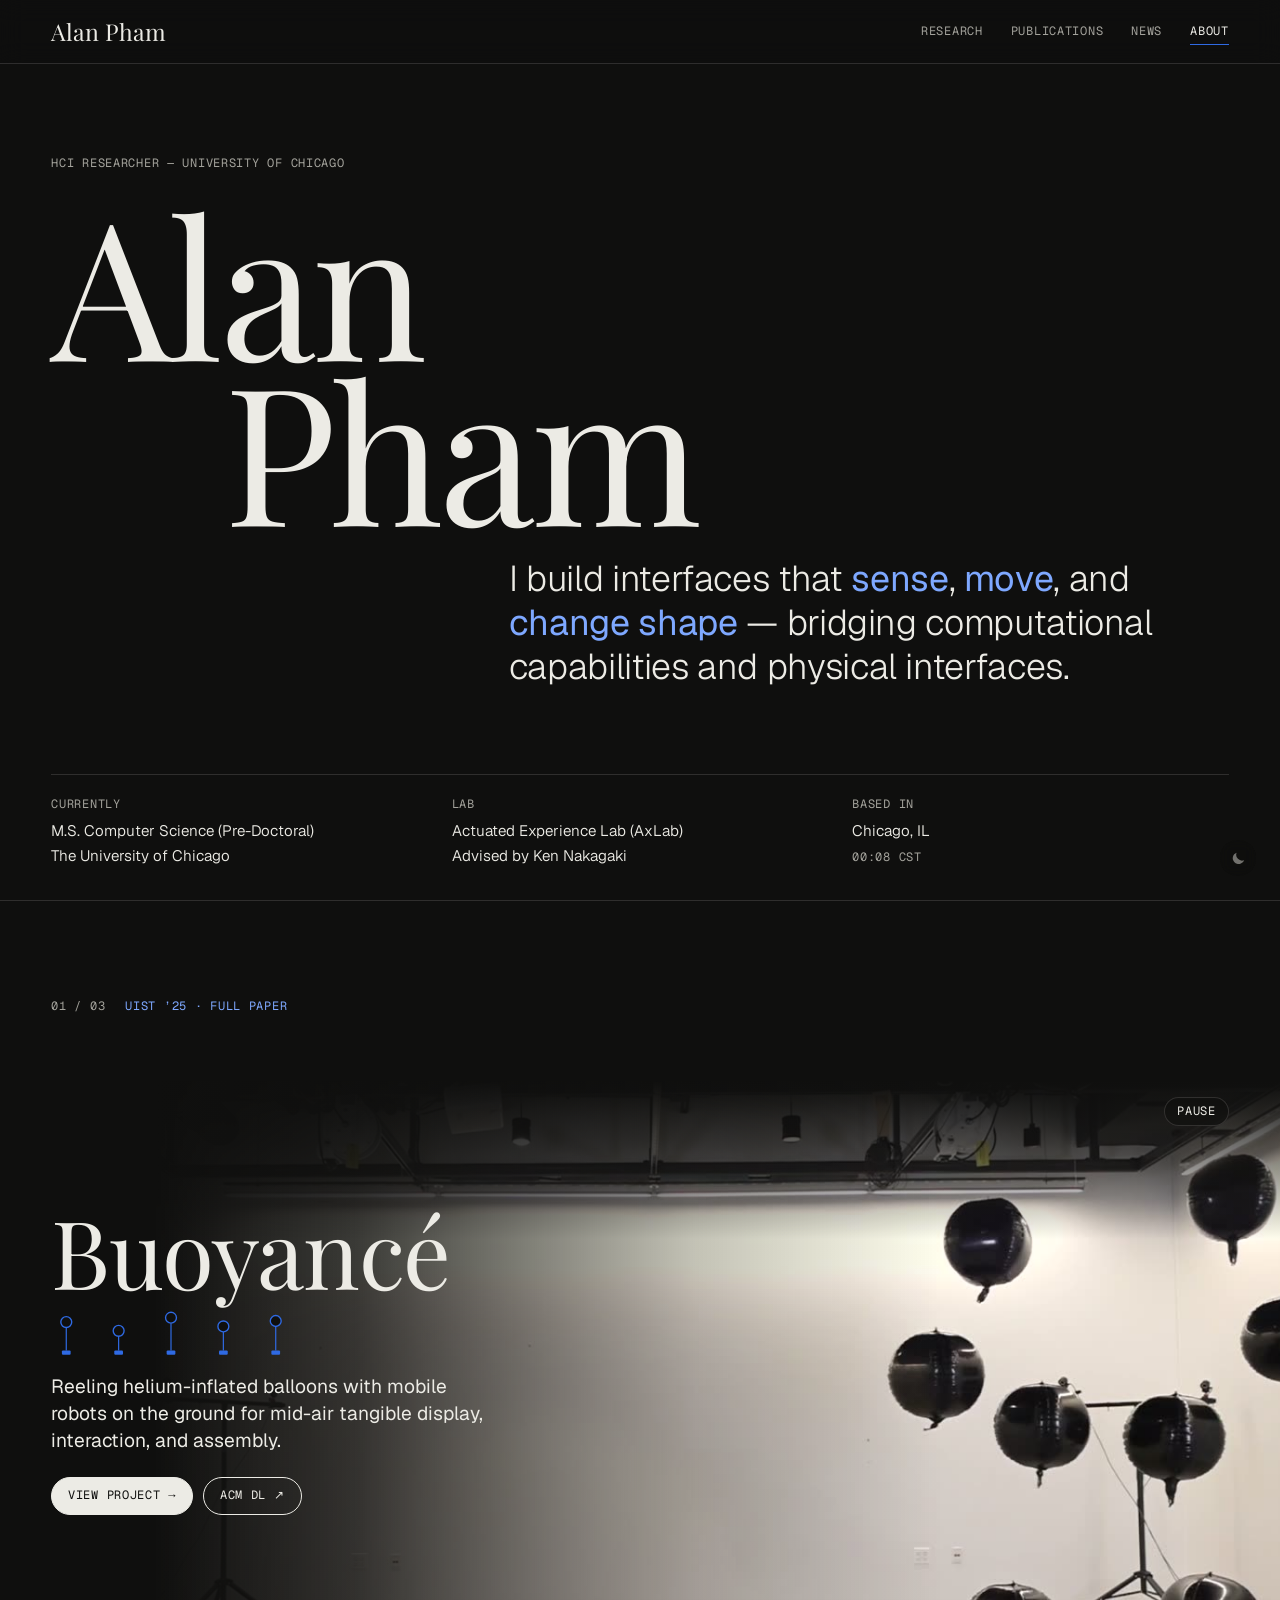
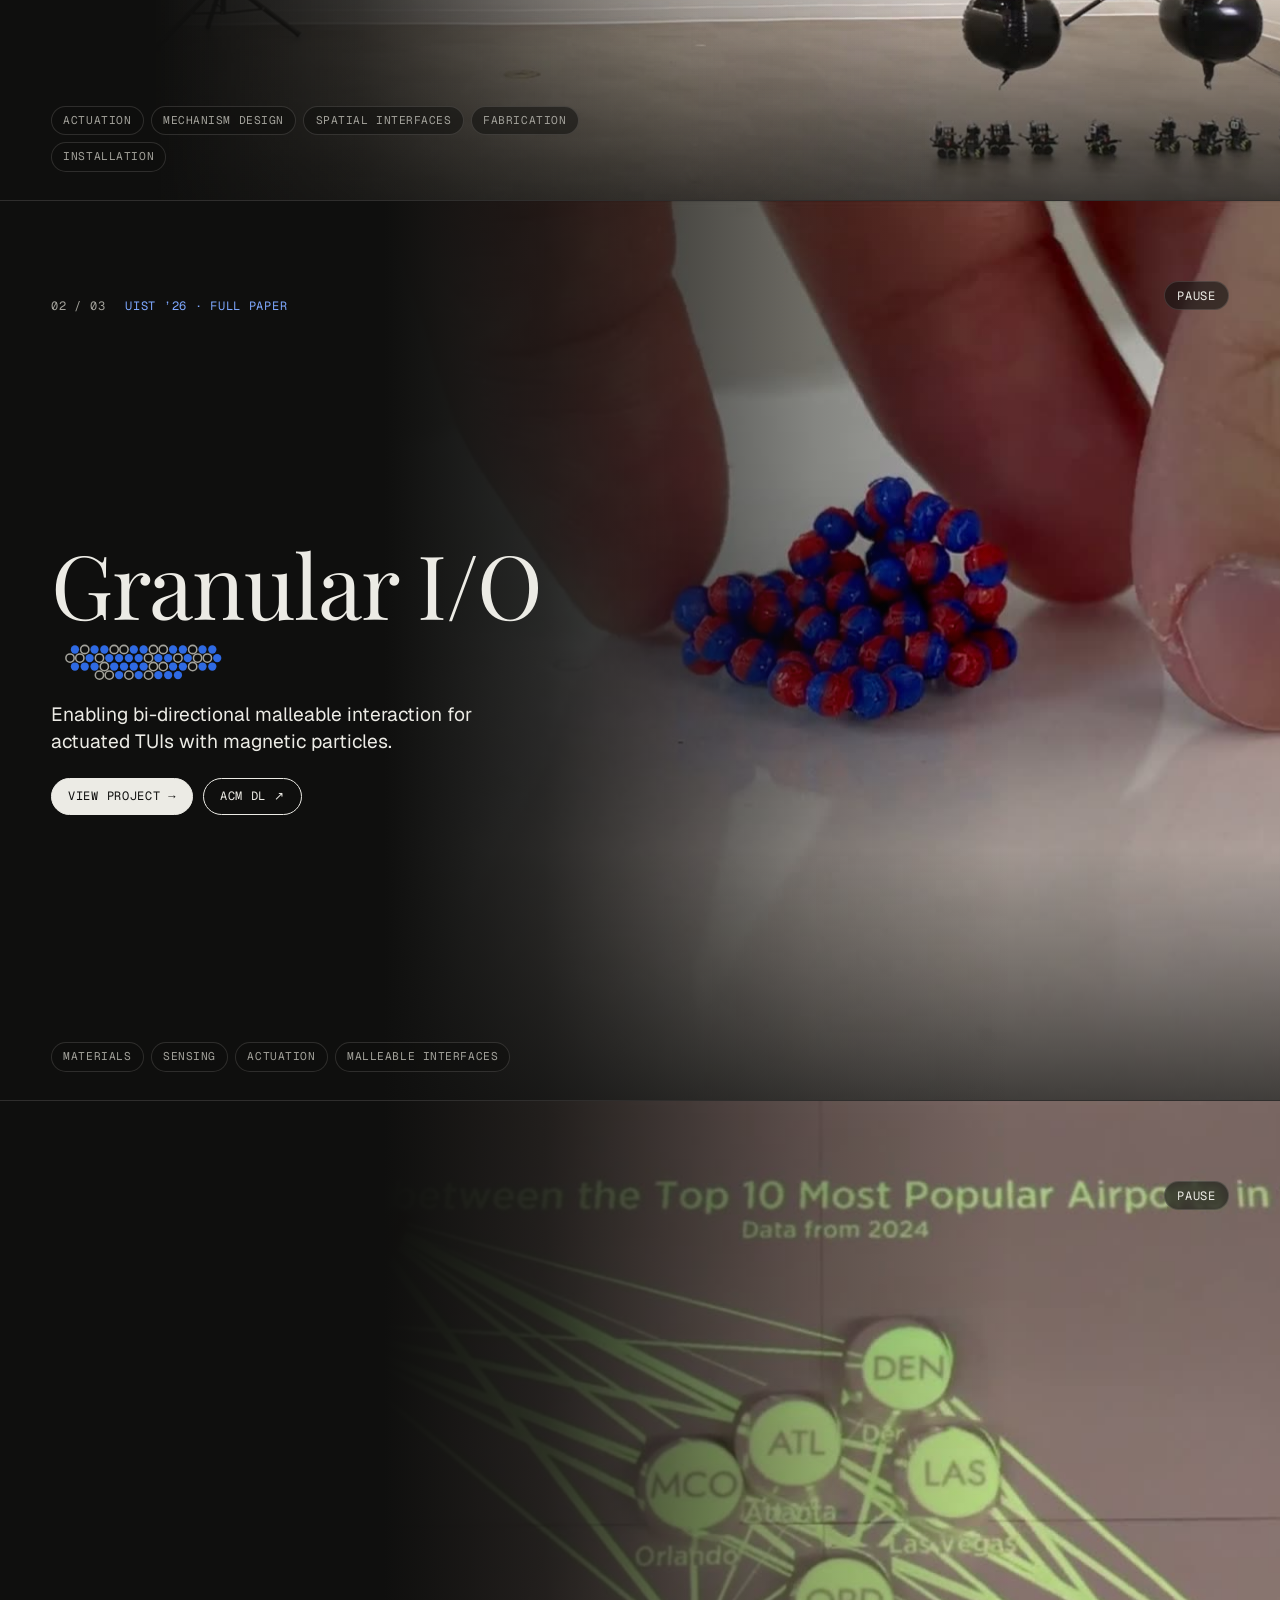
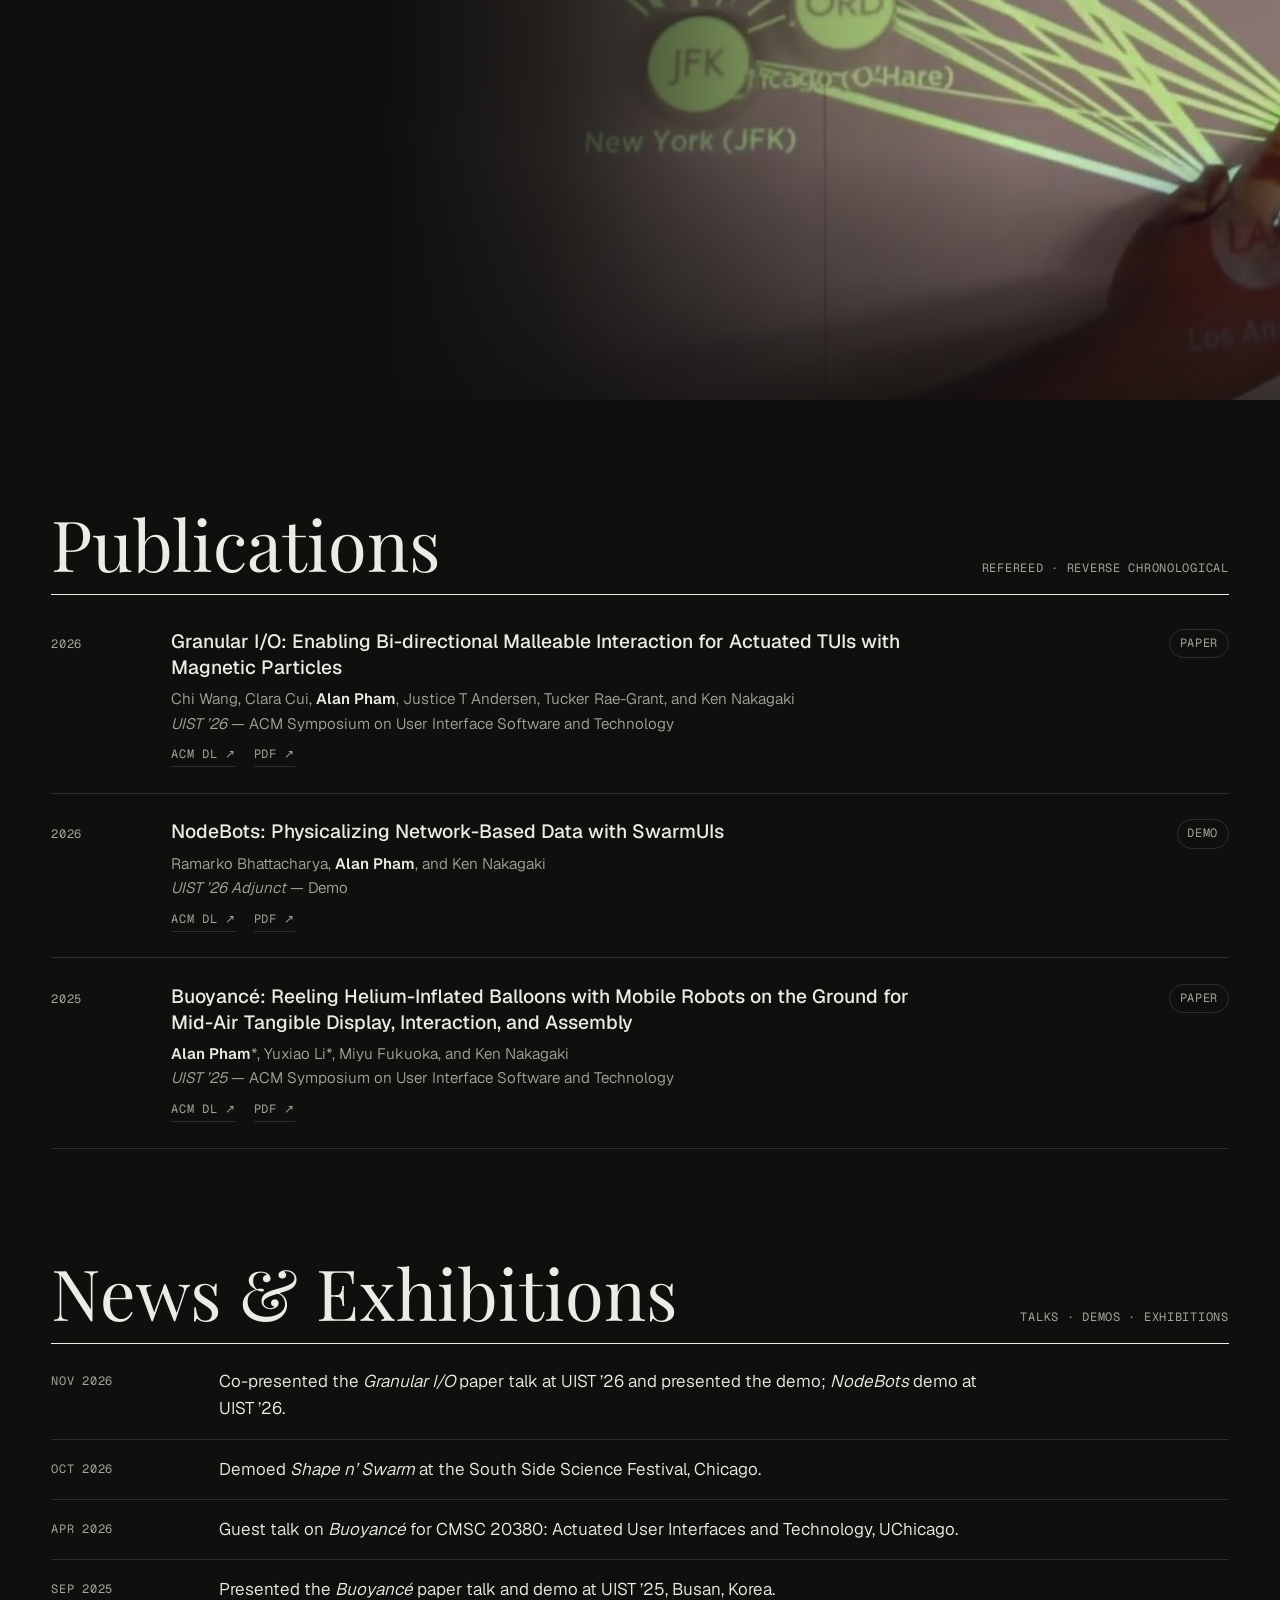
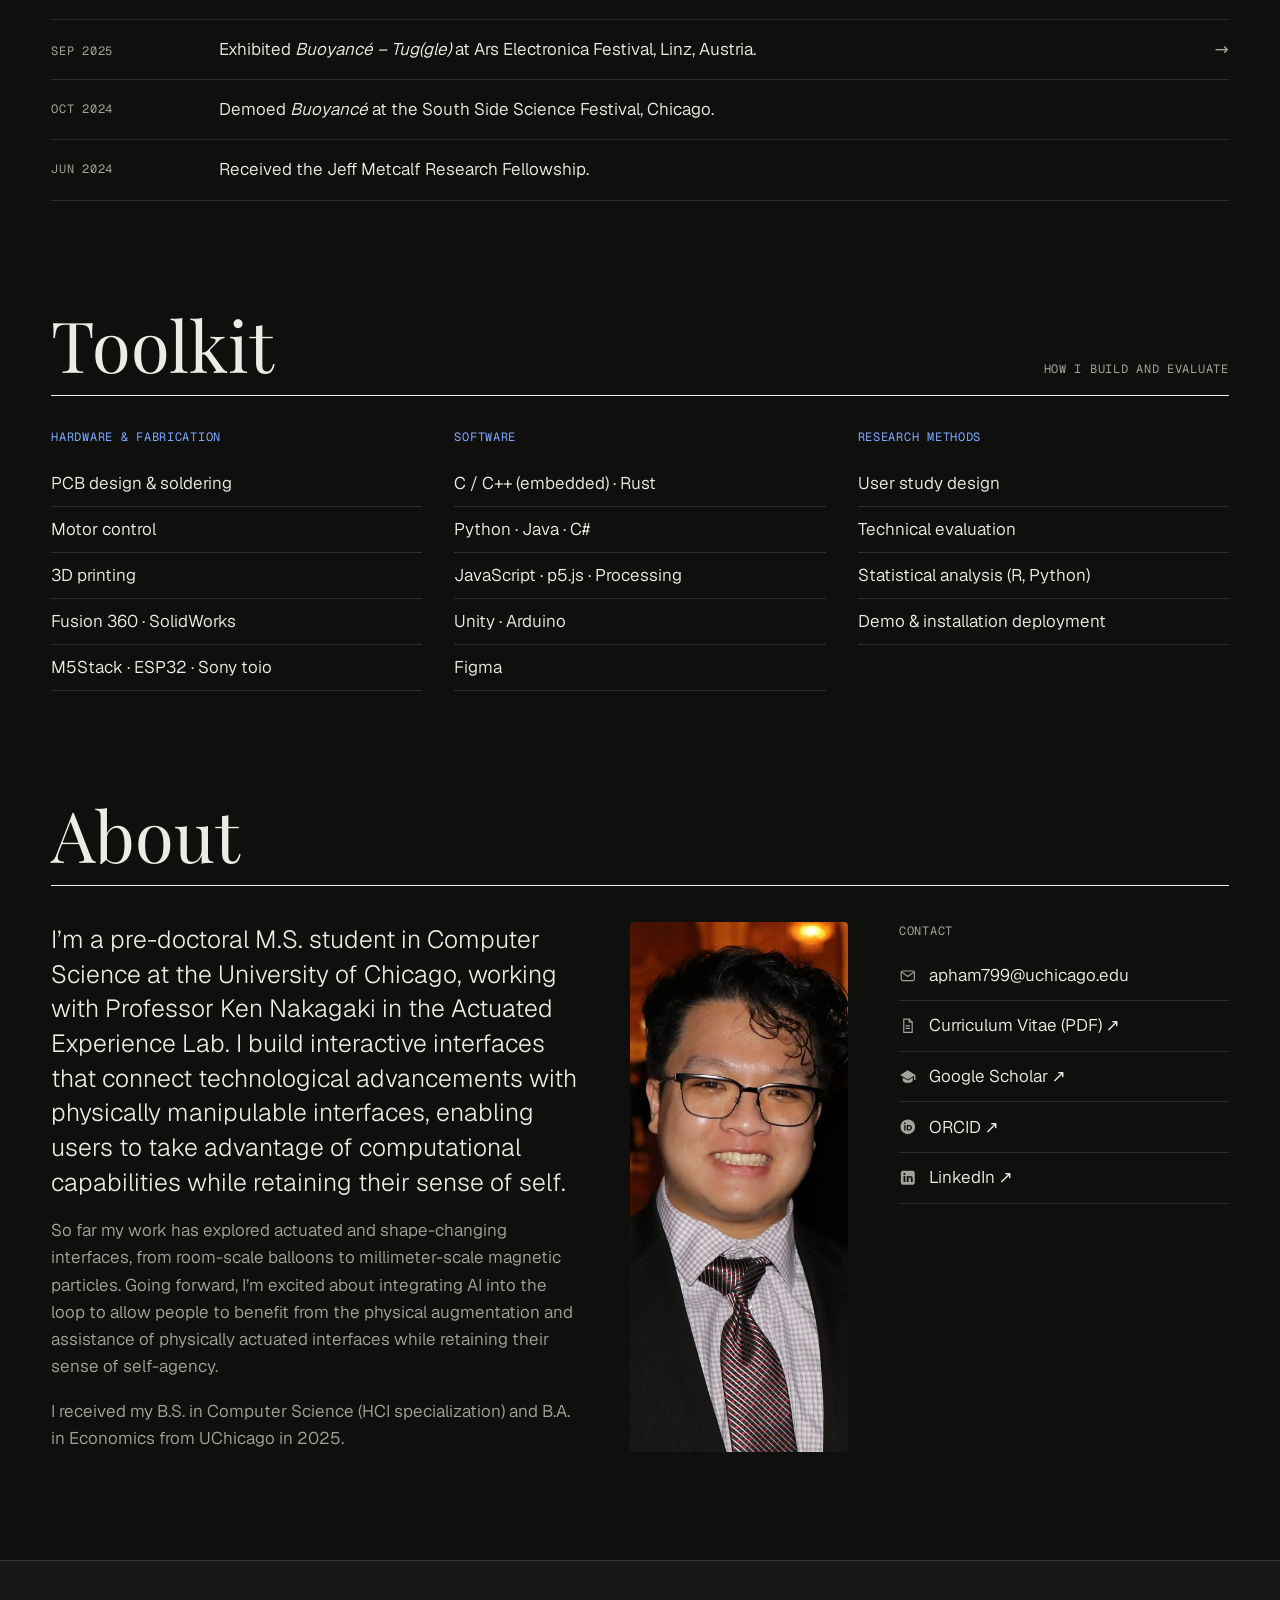
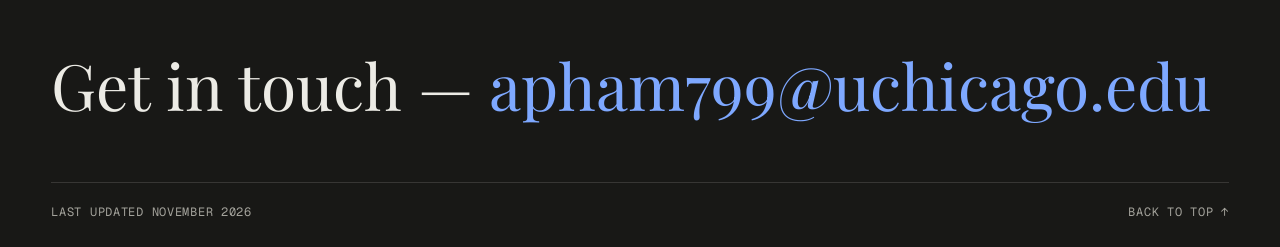
==== index.html @ a39b382c "Initial commit for Online Portfolio" ====
<!doctype html>
<html lang="en" data-theme="dark">
<head>
  <meta charset="utf-8" />
  <meta name="viewport" content="width=device-width, initial-scale=1" />
  <title>Alan Pham — Physical Interaction Research</title>
  <meta name="description" content="Alan Pham is an HCI researcher at the University of Chicago building interfaces that sense, move, and change shape." />
  <meta name="theme-color" content="#0f0f0e" />
  <!-- TODO(Alan): once the domain is final, add og:image with an ABSOLUTE url, e.g. https://<domain>/assets/media/buoyance.jpg -->
  <meta property="og:title" content="Alan Pham — Physical Interaction Research" />
  <meta property="og:description" content="Interfaces that sense, move, and change shape." />
  <link rel="icon" href="assets/favicon.svg" type="image/svg+xml" />

  <!-- Apply saved theme before paint (avoids a flash). Default is dark. -->
  <script>
    (function () {
      try {
        var t = localStorage.getItem("theme");
        if (t === "light" || t === "dark") document.documentElement.setAttribute("data-theme", t);
      } catch (e) {}
      document.documentElement.classList.add("js");
      // Page transition ("buoyant lift"): if we arrived via an internal link, start the rise-in animation.
      try {
        var pt = Number(sessionStorage.getItem("pt") || 0);
        sessionStorage.removeItem("pt");
        if (pt && Date.now() - pt < 4000 && !matchMedia("(prefers-reduced-motion: reduce)").matches)
          document.documentElement.classList.add("pt-enter");
      } catch (e) {}
    })();
  </script>

  <link rel="stylesheet" href="assets/css/style.css" />
</head>
<body>
  <a class="skip" href="#main">Skip to content</a>

  <!-- ============ HEADER ============ -->
  <header class="site-header">
    <a class="site-header__name" href="#top">Alan Pham</a>
    <nav class="site-nav" aria-label="Primary">
      <a href="#research">Research</a>
      <a href="#publications">Publications</a>
      <a href="#news">News</a>
      <a href="#about">About</a>
    </nav>
  </header>

  <main id="main">

    <!-- ============ HERO (typographic + quiet) ============ -->
    <section class="hero" id="top">
      <p class="hero__eyebrow mono reveal">HCI Researcher &mdash; University of Chicago</p>

      <h1 class="hero__name reveal" aria-label="Alan Pham">
        <span class="hero__line">Alan</span>
        <span class="hero__line hero__line--indent">Pham</span>
      </h1>

      <!--
        TODO(Alan): REVISE THIS ONE-LINE STATEMENT.
        Keep the <em data-fx="..."> wrappers around any words you want animated on hover
        (fx options: "sense", "move", "shape"), or remove them for plain text.
      -->
      <p class="hero__statement reveal" data-todo="Revise one-line research statement">
        I build interfaces that <em data-fx="sense">sense</em>, <em data-fx="move">move</em>,
        and <em data-fx="shape">change&nbsp;shape</em>&nbsp;&mdash; bridging computational capabilities and physical interfaces.
      </p>

      <dl class="hero__meta reveal">
        <div>
          <dt class="mono">Currently</dt>
          <dd>M.S. Computer Science (Pre-Doctoral)<br />The University of Chicago</dd>
        </div>
        <div>
          <dt class="mono">Lab</dt>
          <dd>Actuated Experience Lab (AxLab)<br />Advised by Ken Nakagaki</dd>
        </div>
        <div>
          <dt class="mono">Based in</dt>
          <dd>Chicago, IL<br /><span class="mono clock" aria-live="off">&nbsp;</span></dd>
        </div>
      </dl>
    </section>

    <!-- ============ RESEARCH (full-screen project sections) ============ -->
    <section id="research" class="research" aria-label="Selected research">

      <!-- ---- 01 Buoyancé ---- -->
      <article class="project" id="buoyance" data-motion="float" data-card-href="projects/buoyance/index.html">
        <div class="project__media">
          <video muted loop playsinline preload="none" poster="assets/media/buoyance.jpg"
                 aria-label="Balloons tethered to small ground robots move through a room, mirroring a person's pose.">
            <source src="assets/media/buoyance.mp4" type="video/mp4" />
          </video>
          <button class="media-toggle mono" type="button" aria-label="Pause background video">Pause</button>
        </div>

        <div class="project__body">
          <div class="project__top mono">
            <span>01 / 03</span>
            <span class="project__venue">UIST &rsquo;25 &middot; Full Paper</span>
          </div>

          <div class="project__main">
            <h2 class="project__title" style="--fit: 4.4"><a class="project__title-link" href="projects/buoyance/index.html">Buoyancé</a></h2>
            <svg class="motif motif--buoy" viewBox="0 0 220 44" aria-hidden="true" focusable="false">
              <g class="tether" style="--i:0"><line x1="14" y1="17" x2="14" y2="38" /><circle cx="14" cy="12" r="5" /></g><rect class="bot" x="10" y="38" width="8" height="4" rx="1" style="--i:0" /><g class="tether" style="--i:1"><line x1="62" y1="25" x2="62" y2="38" /><circle cx="62" cy="20" r="5" /></g><rect class="bot" x="58" y="38" width="8" height="4" rx="1" style="--i:1" /><g class="tether" style="--i:2"><line x1="110" y1="13" x2="110" y2="38" /><circle cx="110" cy="8" r="5" /></g><rect class="bot" x="106" y="38" width="8" height="4" rx="1" style="--i:2" /><g class="tether" style="--i:3"><line x1="158" y1="21" x2="158" y2="38" /><circle cx="158" cy="16" r="5" /></g><rect class="bot" x="154" y="38" width="8" height="4" rx="1" style="--i:3" /><g class="tether" style="--i:4"><line x1="206" y1="16" x2="206" y2="38" /><circle cx="206" cy="11" r="5" /></g><rect class="bot" x="202" y="38" width="8" height="4" rx="1" style="--i:4" />
            </svg>
            <p class="project__sub">Reeling helium-inflated balloons with mobile robots on the ground for mid-air tangible display, interaction, and assembly.</p>

            <ul class="project__links mono">
              <li><a class="is-primary" href="projects/buoyance/index.html">View project&nbsp;→</a></li>
              <li><a href="https://doi.org/10.1145/3746059.3747768" target="_blank" rel="noopener">ACM DL&nbsp;↗</a></li>
            </ul>
          </div>

          <!-- TODO(Alan): review theme pills -->
          <ul class="pills" aria-label="Themes" data-todo="Review theme pills">
            <li>Actuation</li><li>Mechanism Design</li><li>Spatial Interfaces</li><li>Fabrication</li><li>Installation</li>
          </ul>
        </div>
      </article>

      <!-- ---- 02 Granular I/O ---- -->
      <article class="project" id="granular-io" data-motion="granular" data-card-href="projects/granular-io/index.html">
        <div class="project__media">
          <video muted loop playsinline preload="none" poster="assets/media/granular-io.jpg"
                 aria-label="Fingers press and reshape a cluster of red and blue magnetic particles on a white surface.">
            <source src="assets/media/granular-io.mp4" type="video/mp4" />
          </video>
          <button class="media-toggle mono" type="button" aria-label="Pause background video">Pause</button>
        </div>

        <div class="project__body">
          <div class="project__top mono">
            <span>02 / 03</span>
            <span class="project__venue">UIST &rsquo;26 &middot; Full Paper</span>
          </div>

          <div class="project__main">
            <h2 class="project__title" style="--fit: 6.35"><a class="project__title-link" href="projects/granular-io/index.html">Granular I/O</a></h2>
            <svg class="motif motif--gran" viewBox="0 0 120 30" aria-hidden="true" focusable="false">
              <circle class="p p--n" cx="15.6" cy="7.5" r="2.7" style="--dx:21.1px;--dy:14.7px;--d:0.04s" /><circle class="p p--s" cx="22.0" cy="7.5" r="2.7" style="--dx:-13.0px;--dy:7.3px;--d:0.28s" /><circle class="p p--n" cx="28.4" cy="7.5" r="2.7" style="--dx:-18.2px;--dy:4.0px;--d:0.05s" /><circle class="p p--n" cx="34.8" cy="7.5" r="2.7" style="--dx:10.0px;--dy:-9.5px;--d:0.12s" /><circle class="p p--s" cx="41.2" cy="7.5" r="2.7" style="--dx:32.3px;--dy:-5.5px;--d:0.22s" /><circle class="p p--s" cx="47.6" cy="7.5" r="2.7" style="--dx:40.2px;--dy:6.1px;--d:0.16s" /><circle class="p p--n" cx="54.0" cy="7.5" r="2.7" style="--dx:19.7px;--dy:9.0px;--d:0.45s" /><circle class="p p--n" cx="60.4" cy="7.5" r="2.7" style="--dx:-31.3px;--dy:-8.8px;--d:0.20s" /><circle class="p p--s" cx="66.8" cy="7.5" r="2.7" style="--dx:18.2px;--dy:3.8px;--d:0.11s" /><circle class="p p--s" cx="73.2" cy="7.5" r="2.7" style="--dx:-24.1px;--dy:5.9px;--d:0.32s" /><circle class="p p--n" cx="79.6" cy="7.5" r="2.7" style="--dx:-12.4px;--dy:19.1px;--d:0.38s" /><circle class="p p--n" cx="86.0" cy="7.5" r="2.7" style="--dx:-29.2px;--dy:-7.4px;--d:0.48s" /><circle class="p p--s" cx="92.4" cy="7.5" r="2.7" style="--dx:-10.7px;--dy:22.1px;--d:0.06s" /><circle class="p p--n" cx="98.8" cy="7.5" r="2.7" style="--dx:1.0px;--dy:-11.1px;--d:0.27s" /><circle class="p p--n" cx="105.2" cy="7.5" r="2.7" style="--dx:-19.4px;--dy:-17.2px;--d:0.32s" /><circle class="p p--s" cx="12.4" cy="13.1" r="2.7" style="--dx:-14.6px;--dy:17.3px;--d:0.33s" /><circle class="p p--s" cx="18.8" cy="13.1" r="2.7" style="--dx:-40.0px;--dy:5.6px;--d:0.52s" /><circle class="p p--n" cx="25.2" cy="13.1" r="2.7" style="--dx:-10.1px;--dy:-8.5px;--d:0.39s" /><circle class="p p--s" cx="31.6" cy="13.1" r="2.7" style="--dx:41.0px;--dy:-0.9px;--d:0.16s" /><circle class="p p--n" cx="38.0" cy="13.1" r="2.7" style="--dx:-9.1px;--dy:-8.1px;--d:0.25s" /><circle class="p p--n" cx="44.4" cy="13.1" r="2.7" style="--dx:14.6px;--dy:6.6px;--d:0.42s" /><circle class="p p--n" cx="50.8" cy="13.1" r="2.7" style="--dx:0.4px;--dy:14.5px;--d:0.48s" /><circle class="p p--n" cx="57.2" cy="13.1" r="2.7" style="--dx:-31.7px;--dy:5.2px;--d:0.49s" /><circle class="p p--s" cx="63.6" cy="13.1" r="2.7" style="--dx:16.9px;--dy:-9.7px;--d:0.23s" /><circle class="p p--n" cx="70.0" cy="13.1" r="2.7" style="--dx:33.5px;--dy:-14.9px;--d:0.08s" /><circle class="p p--n" cx="76.4" cy="13.1" r="2.7" style="--dx:2.8px;--dy:12.2px;--d:0.27s" /><circle class="p p--s" cx="82.8" cy="13.1" r="2.7" style="--dx:-1.4px;--dy:9.0px;--d:0.23s" /><circle class="p p--n" cx="89.2" cy="13.1" r="2.7" style="--dx:-40.9px;--dy:-9.0px;--d:0.38s" /><circle class="p p--s" cx="95.6" cy="13.1" r="2.7" style="--dx:-27.3px;--dy:-12.4px;--d:0.03s" /><circle class="p p--s" cx="102.0" cy="13.1" r="2.7" style="--dx:8.0px;--dy:-20.9px;--d:0.44s" /><circle class="p p--n" cx="108.4" cy="13.1" r="2.7" style="--dx:-16.8px;--dy:6.2px;--d:0.35s" /><circle class="p p--n" cx="15.6" cy="18.6" r="2.7" style="--dx:21.7px;--dy:4.9px;--d:0.09s" /><circle class="p p--n" cx="22.0" cy="18.6" r="2.7" style="--dx:17.0px;--dy:2.9px;--d:0.08s" /><circle class="p p--n" cx="28.4" cy="18.6" r="2.7" style="--dx:-12.3px;--dy:7.1px;--d:0.48s" /><circle class="p p--s" cx="34.8" cy="18.6" r="2.7" style="--dx:14.9px;--dy:10.1px;--d:0.19s" /><circle class="p p--n" cx="41.2" cy="18.6" r="2.7" style="--dx:29.9px;--dy:14.6px;--d:0.55s" /><circle class="p p--n" cx="47.6" cy="18.6" r="2.7" style="--dx:-20.3px;--dy:1.0px;--d:0.06s" /><circle class="p p--n" cx="54.0" cy="18.6" r="2.7" style="--dx:-3.8px;--dy:20.5px;--d:0.09s" /><circle class="p p--n" cx="60.4" cy="18.6" r="2.7" style="--dx:31.2px;--dy:-5.0px;--d:0.08s" /><circle class="p p--s" cx="66.8" cy="18.6" r="2.7" style="--dx:32.3px;--dy:2.8px;--d:0.54s" /><circle class="p p--s" cx="73.2" cy="18.6" r="2.7" style="--dx:-8.4px;--dy:-11.9px;--d:0.20s" /><circle class="p p--n" cx="79.6" cy="18.6" r="2.7" style="--dx:4.5px;--dy:-16.3px;--d:0.43s" /><circle class="p p--n" cx="86.0" cy="18.6" r="2.7" style="--dx:6.9px;--dy:20.1px;--d:0.54s" /><circle class="p p--s" cx="92.4" cy="18.6" r="2.7" style="--dx:14.1px;--dy:-19.2px;--d:0.41s" /><circle class="p p--n" cx="98.8" cy="18.6" r="2.7" style="--dx:-27.8px;--dy:-1.5px;--d:0.02s" /><circle class="p p--n" cx="105.2" cy="18.6" r="2.7" style="--dx:-4.6px;--dy:12.4px;--d:0.38s" /><circle class="p p--s" cx="31.6" cy="24.2" r="2.7" style="--dx:-41.8px;--dy:7.2px;--d:0.54s" /><circle class="p p--s" cx="38.0" cy="24.2" r="2.7" style="--dx:-15.9px;--dy:9.1px;--d:0.12s" /><circle class="p p--n" cx="44.4" cy="24.2" r="2.7" style="--dx:10.0px;--dy:17.0px;--d:0.50s" /><circle class="p p--s" cx="50.8" cy="24.2" r="2.7" style="--dx:-36.0px;--dy:2.3px;--d:0.44s" /><circle class="p p--n" cx="57.2" cy="24.2" r="2.7" style="--dx:-23.2px;--dy:-18.4px;--d:0.43s" /><circle class="p p--s" cx="63.6" cy="24.2" r="2.7" style="--dx:-22.8px;--dy:1.6px;--d:0.43s" /><circle class="p p--n" cx="70.0" cy="24.2" r="2.7" style="--dx:14.2px;--dy:-21.5px;--d:0.22s" /><circle class="p p--n" cx="76.4" cy="24.2" r="2.7" style="--dx:36.2px;--dy:-6.3px;--d:0.09s" /><circle class="p p--n" cx="82.8" cy="24.2" r="2.7" style="--dx:25.2px;--dy:17.6px;--d:0.44s" />
            </svg>
            <p class="project__sub">Enabling bi-directional malleable interaction for actuated TUIs with magnetic particles.</p>

            <ul class="project__links mono">
              <li><a class="is-primary" href="projects/granular-io/index.html">View project&nbsp;→</a></li>
              <li><a href="https://doi.org/10.1145/3830398.3830589" target="_blank" rel="noopener">ACM DL&nbsp;↗</a></li>
            </ul>
          </div>

          <ul class="pills" aria-label="Themes" data-todo="Review theme pills">
            <li>Materials</li><li>Sensing</li><li>Actuation</li><li>Malleable Interfaces</li>
          </ul>
        </div>
      </article>

      <!-- ---- 03 NodeBots ---- -->
      <article class="project" id="nodebots" data-motion="network" data-card-href="projects/nodebots/index.html">
        <div class="project__media">
          <video muted loop playsinline preload="none" poster="assets/media/nodebots.jpg"
                 aria-label="Hands drag small robots representing graph nodes across a table with a projected network graph.">
            <source src="assets/media/nodebots.mp4" type="video/mp4" />
          </video>
          <button class="media-toggle mono" type="button" aria-label="Pause background video">Pause</button>
        </div>

        <div class="project__body">
          <div class="project__top mono">
            <span>03 / 03</span>
            <span class="project__venue">UIST &rsquo;26 Adjunct &middot; Demo</span>
          </div>

          <div class="project__main">
            <h2 class="project__title" style="--fit: 4.35"><a class="project__title-link" href="projects/nodebots/index.html">NodeBots</a></h2>
            <svg class="netline" viewBox="0 0 240 24" aria-hidden="true" focusable="false">
              <path d="M4 12 L52 6 L104 18 L156 8 L204 16 L236 10" />
              <circle cx="4" cy="12" r="3.2" /><circle cx="52" cy="6" r="3.2" /><circle cx="104" cy="18" r="3.2" />
              <circle cx="156" cy="8" r="3.2" /><circle cx="204" cy="16" r="3.2" /><circle cx="236" cy="10" r="3.2" />
            </svg>
            <p class="project__sub">Physicalizing network-based data with swarm user interfaces.</p>

            <ul class="project__links mono">
              <li><a class="is-primary" href="projects/nodebots/index.html">View project&nbsp;→</a></li>
              <li><a href="https://doi.org/10.1145/3830397.3842445" target="_blank" rel="noopener">ACM DL&nbsp;↗</a></li>
            </ul>
          </div>

          <ul class="pills" aria-label="Themes" data-todo="Review theme pills">
            <li>Data Physicalization</li><li>Haptics</li><li>Swarm UIs</li>
          </ul>
        </div>
      </article>
    </section>

    <!-- ============ PUBLICATIONS (plain, skimmable) ============ -->
    <section id="publications" class="section">
      <header class="section__head reveal">
        <h2 class="section__title">Publications</h2>
        <p class="section__note mono">Refereed &middot; Reverse chronological</p>
      </header>

      <ol class="pubs">
        <li class="pub reveal">
          <span class="pub__year mono">2026</span>
          <div>
            <h3 class="pub__title"><a href="projects/granular-io/index.html">Granular I/O: Enabling Bi-directional Malleable Interaction for Actuated TUIs with Magnetic Particles</a></h3>
            <p class="pub__authors">Chi Wang, Clara Cui, <strong>Alan Pham</strong>, Justice T Andersen, Tucker Rae-Grant, and Ken Nakagaki</p>
            <p class="pub__venue"><em>UIST &rsquo;26</em> &mdash; ACM Symposium on User Interface Software and Technology</p>
            <p class="pub__links mono"><a href="https://doi.org/10.1145/3830398.3830589" target="_blank" rel="noopener">ACM DL&nbsp;↗</a><a href="assets/papers/granular-io-uist26.pdf" target="_blank" rel="noopener">PDF&nbsp;↗</a></p>
          </div>
          <span class="pub__type mono">Paper</span>
        </li>
        <li class="pub reveal">
          <span class="pub__year mono">2026</span>
          <div>
            <h3 class="pub__title"><a href="projects/nodebots/index.html">NodeBots: Physicalizing Network-Based Data with SwarmUIs</a></h3>
            <p class="pub__authors">Ramarko Bhattacharya, <strong>Alan Pham</strong>, and Ken Nakagaki</p>
            <p class="pub__venue"><em>UIST &rsquo;26 Adjunct</em> &mdash; Demo</p>
            <p class="pub__links mono"><a href="https://doi.org/10.1145/3830397.3842445" target="_blank" rel="noopener">ACM DL&nbsp;↗</a><a href="assets/papers/nodebots-uist26-adjunct.pdf" target="_blank" rel="noopener">PDF&nbsp;↗</a></p>
          </div>
          <span class="pub__type mono">Demo</span>
        </li>
        <li class="pub reveal">
          <span class="pub__year mono">2025</span>
          <div>
            <h3 class="pub__title"><a href="projects/buoyance/index.html">Buoyancé: Reeling Helium-Inflated Balloons with Mobile Robots on the Ground for Mid-Air Tangible Display, Interaction, and Assembly</a></h3>
            <p class="pub__authors"><strong>Alan Pham</strong>*, Yuxiao Li*, Miyu Fukuoka, and Ken Nakagaki</p>
            <p class="pub__venue"><em>UIST &rsquo;25</em> &mdash; ACM Symposium on User Interface Software and Technology</p>
            <p class="pub__links mono"><a href="https://doi.org/10.1145/3746059.3747768" target="_blank" rel="noopener">ACM DL&nbsp;↗</a><a href="assets/papers/buoyance-uist25.pdf" target="_blank" rel="noopener">PDF&nbsp;↗</a></p>
          </div>
          <span class="pub__type mono">Paper</span>
        </li>
      </ol>
    </section>

    <!-- ============ NEWS / TALKS / EXHIBITIONS ============ -->
    <section id="news" class="section">
      <header class="section__head reveal">
        <h2 class="section__title">News &amp; Exhibitions</h2>
        <p class="section__note mono">Talks &middot; Demos &middot; Exhibitions</p>
      </header>

      <ul class="news">
        <li class="reveal"><span class="news__date mono">Nov 2026</span><p>Co-presented the <em>Granular I/O</em> paper talk at UIST &rsquo;26 and presented the demo; <em>NodeBots</em> demo at UIST &rsquo;26.</p></li>
        <li class="reveal"><span class="news__date mono">Oct 2026</span><p>Demoed <em>Shape n&rsquo; Swarm</em> at the South Side Science Festival, Chicago.</p></li>
        <li class="reveal"><span class="news__date mono">Apr 2026</span><p>Guest talk on <em>Buoyancé</em> for CMSC 20380: Actuated User Interfaces and Technology, UChicago.</p></li>
        <li class="reveal"><span class="news__date mono">Sep 2025</span><p>Presented the <em>Buoyancé</em> paper talk and demo at UIST &rsquo;25, Busan, Korea.</p></li>
        <li class="reveal news__item--link">
          <a class="news__row" href="projects/buoyance-tuggle/index.html">
            <span class="news__date mono">Sep 2025</span>
            <p>Exhibited <span class="news__title"><em>Buoyancé &ndash; Tug(gle)</em></span> at Ars Electronica Festival, Linz, Austria.</p>
            <span class="news__arrow" aria-hidden="true">&rarr;</span>
          </a>
        </li>
        <li class="reveal"><span class="news__date mono">Oct 2024</span><p>Demoed <em>Buoyancé</em> at the South Side Science Festival, Chicago.</p></li>
        <li class="reveal"><span class="news__date mono">Jun 2024</span><p>Received the Jeff Metcalf Research Fellowship.</p></li>
      </ul>
    </section>

    <!-- ============ TOOLKIT ============ -->
    <section id="toolkit" class="section">
      <header class="section__head reveal">
        <h2 class="section__title">Toolkit</h2>
        <p class="section__note mono">How I build and evaluate</p>
      </header>

      <div class="toolkit">
        <div class="toolkit__group reveal">
          <h3 class="mono">Hardware &amp; Fabrication</h3>
          <ul><li>PCB design &amp; soldering</li><li>Motor control</li><li>3D printing</li><li>Fusion 360 &middot; SolidWorks</li><li>M5Stack &middot; ESP32 &middot; Sony toio</li></ul>
        </div>
        <div class="toolkit__group reveal">
          <h3 class="mono">Software</h3>
          <ul><li>C / C++ (embedded) &middot; Rust</li><li>Python &middot; Java &middot; C#</li><li>JavaScript &middot; p5.js &middot; Processing</li><li>Unity &middot; Arduino</li><li>Figma</li></ul>
        </div>
        <div class="toolkit__group reveal">
          <h3 class="mono">Research Methods</h3>
          <ul><li>User study design</li><li>Technical evaluation</li><li>Statistical analysis (R, Python)</li><li>Demo &amp; installation deployment</li></ul>
        </div>
      </div>
    </section>

    <!-- ============ ABOUT ============ -->
    <section id="about" class="section about">
      <header class="section__head reveal">
        <h2 class="section__title">About</h2>
      </header>

      <div class="about__grid">
        <div class="about__text reveal">
          <!-- TODO(Alan): revise bio. -->
          <p class="about__lead" data-todo="Revise bio">
            I&rsquo;m a pre-doctoral M.S. student in Computer Science at the University of Chicago, working with Professor
            Ken Nakagaki in the Actuated Experience Lab. I build interactive interfaces that connect technological advancements
            with physically manipulable interfaces, enabling users to take advantage of computational capabilities while retaining
            their sense of self.
          </p>
          <!-- TODO(Alan): revise "directions" paragraph; this is where you signal breadth beyond swarm UIs. -->
          <p data-todo="Revise research directions">
            So far my work has explored actuated and shape-changing interfaces, from room-scale balloons to
            millimeter-scale magnetic particles. Going forward, I&rsquo;m excited about integrating AI into the loop
            to allow people to benefit from the physical augmentation and assistance of physically actuated interfaces
            while retaining their sense of self-agency.
          </p>
          <p>I received my B.S. in Computer Science (HCI specialization) and B.A. in Economics from UChicago in 2025.</p>
        </div>

        <!-- Single headshot used site-wide: assets/headshot.jpg (from GalaHeadShot.jpg) -->
        <figure class="about__photo reveal">
            <img src="assets/headshot.jpg" width="800" height="1000" loading="lazy" decoding="async"
                 alt="Portrait of Alan Pham, smiling, wearing a suit and tie." />
        </figure>
        <aside class="about__contact reveal" aria-label="Contact">
          <h3 class="mono">Contact</h3>
          <ul class="contact-list">
            <li><a href="mailto:apham799@uchicago.edu"><svg class="ci" viewBox="0 0 24 24" aria-hidden="true" focusable="false"><rect class="ci-stroke" x="3" y="5.5" width="18" height="13" rx="2"/><path class="ci-stroke" d="M3.8 7l8.2 6 8.2-6"/></svg><span>apham799@uchicago.edu</span></a></li>
            <li><a href="assets/Pham_Alan_CV.pdf" target="_blank" rel="noopener"><svg class="ci" viewBox="0 0 24 24" aria-hidden="true" focusable="false"><path class="ci-stroke" d="M6.5 3h7.5l4 4v14h-11.5z"/><path class="ci-stroke" d="M14 3v4h4M9.5 12h5M9.5 15.5h5"/></svg><span>Curriculum Vitae (PDF)&nbsp;↗</span></a></li>
            <li><a href="https://scholar.google.com/citations?user=-Mbz4KUAAAAJ&amp;hl=en" target="_blank" rel="noopener"><svg class="ci" viewBox="0 0 24 24" aria-hidden="true" focusable="false"><path d="M12 3.2 1.5 9.4 12 15.6l8.6-5.1v5.9h1.9V9.4z"/><path d="M5.2 13.1v3.6c0 1.9 3 3.9 6.8 3.9s6.8-2 6.8-3.9v-3.6L12 17.1z"/></svg><span>Google Scholar&nbsp;↗</span></a></li>
            <li><a href="https://orcid.org/0009-0005-9224-4284" target="_blank" rel="noopener"><svg class="ci" viewBox="0 0 24 24" aria-hidden="true" focusable="false"><circle cx="12" cy="12" r="10"/><g class="ci-knock"><rect x="7.15" y="9.6" width="1.75" height="7.4"/><circle cx="8.02" cy="7.35" r="1.1"/><path fill-rule="evenodd" d="M10.6 9.6h3.05c2.45 0 4.15 1.55 4.15 3.7S16.1 17 13.65 17H10.6zm1.75 1.5v4.4h1.25c1.45 0 2.45-.85 2.45-2.2s-1-2.2-2.45-2.2z"/></g></svg><span>ORCID&nbsp;↗</span></a></li>
            <li><a href="https://www.linkedin.com/in/alan-pham-7798a3224/" target="_blank" rel="noopener"><svg class="ci" viewBox="0 0 24 24" aria-hidden="true" focusable="false"><rect x="2.5" y="2.5" width="19" height="19" rx="3"/><g class="ci-knock"><rect x="6.2" y="9.6" width="2.5" height="8.2"/><circle cx="7.45" cy="6.85" r="1.45"/><path d="M10.6 9.6h2.4v1.15c.5-.8 1.45-1.35 2.7-1.35 2.1 0 3 1.35 3 3.5v4.9h-2.5v-4.45c0-1.05-.4-1.75-1.35-1.75-1 0-1.75.75-1.75 1.85v4.35h-2.5z"/></g></svg><span>LinkedIn&nbsp;↗</span></a></li>
          </ul>
        </aside>
      </div>
    </section>
  </main>

  <footer class="site-footer">
    <p class="site-footer__big">Get in touch &mdash; <a href="mailto:apham799@uchicago.edu">apham799@uchicago.edu</a></p>
    <div class="site-footer__row mono">
      <span>Last updated November 2026</span>
      <a href="#top">Back to top ↑</a>
    </div>
  </footer>

  <!-- Theme toggle: floating, bottom-right corner -->
  <button class="theme-toggle" type="button" aria-label="Switch to light theme" title="Switch to light theme">
    <!-- sun: shown in light mode (current theme) -->
    <svg class="theme-toggle__icon theme-toggle__icon--sun" viewBox="0 0 24 24" aria-hidden="true" focusable="false">
      <circle cx="12" cy="12" r="4.2" />
      <path d="M12 2.5v2.2M12 19.3v2.2M2.5 12h2.2M19.3 12h2.2M5.3 5.3l1.55 1.55M17.15 17.15l1.55 1.55M5.3 18.7l1.55-1.55M17.15 6.85l1.55-1.55" />
    </svg>
    <!-- moon: shown in dark mode (current theme) -->
    <svg class="theme-toggle__icon theme-toggle__icon--moon" viewBox="0 0 24 24" aria-hidden="true" focusable="false">
      <path d="M20.2 14.6A8.4 8.4 0 0 1 9.4 3.8a8.4 8.4 0 1 0 10.8 10.8Z" />
    </svg>
  </button>

  <script src="assets/js/main.js" defer></script>
</body>
</html>
---- assets/css/style.css ----
/* Self-hosted fonts (SIL Open Font License): Geist, Geist Mono, Instrument Serif. latin + latin-ext subsets. */
/* Playfair Display (SIL OFL): high-contrast transitional/Didone display face. */
@font-face {
  font-family: "Playfair Display"; font-style: normal; font-weight: 400 900; font-display: block;
  src: url([data-uri]) format("woff2");  /* inlined: ready on first paint */
  unicode-range: U+0000-00FF, U+0131, U+0152-0153, U+02BB-02BC, U+02C6, U+02DA, U+02DC, U+0304, U+0308, U+0329, U+2000-206F, U+20AC, U+2122, U+2191, U+2193, U+2212, U+2215, U+FEFF, U+FFFD;
}
@font-face {
  font-family: "Playfair Display"; font-style: normal; font-weight: 400 900; font-display: block;
  src: url("../fonts/playfair-display-normal-latin-ext.woff2") format("woff2");
  unicode-range: U+0100-02BA, U+02BD-02C5, U+02C7-02CC, U+02CE-02D7, U+02DD-02FF, U+0304, U+0308, U+0329, U+1D00-1DBF, U+1E00-1E9F, U+1EF2-1EFF, U+2020, U+20A0-20AB, U+20AD-20C4, U+2113, U+2C60-2C7F, U+A720-A7FF;
}
@font-face {
  font-family: "Playfair Display"; font-style: italic; font-weight: 400 900; font-display: swap;
  src: url("../fonts/playfair-display-italic-latin.woff2") format("woff2");
  unicode-range: U+0000-00FF, U+0131, U+0152-0153, U+02BB-02BC, U+02C6, U+02DA, U+02DC, U+0304, U+0308, U+0329, U+2000-206F, U+20AC, U+2122, U+2191, U+2193, U+2212, U+2215, U+FEFF, U+FFFD;
}
@font-face {
  font-family: "Playfair Display"; font-style: italic; font-weight: 400 900; font-display: swap;
  src: url("../fonts/playfair-display-italic-latin-ext.woff2") format("woff2");
  unicode-range: U+0100-02BA, U+02BD-02C5, U+02C7-02CC, U+02CE-02D7, U+02DD-02FF, U+0304, U+0308, U+0329, U+1D00-1DBF, U+1E00-1E9F, U+1EF2-1EFF, U+2020, U+20A0-20AB, U+20AD-20C4, U+2113, U+2C60-2C7F, U+A720-A7FF;
}
@font-face {
  font-family: "Geist"; font-style: normal; font-weight: 300 700; font-display: swap;
  src: url("../fonts/geist-normal-300-700-latin-ext.woff2") format("woff2");
  unicode-range: U+0100-02BA, U+02BD-02C5, U+02C7-02CC, U+02CE-02D7, U+02DD-02FF, U+0304, U+0308, U+0329, U+1D00-1DBF, U+1E00-1E9F, U+1EF2-1EFF, U+2020, U+20A0-20AB, U+20AD-20C4, U+2113, U+2C60-2C7F, U+A720-A7FF;
}
@font-face {
  font-family: "Geist"; font-style: normal; font-weight: 300 700; font-display: swap;
  src: url("../fonts/geist-normal-300-700-latin.woff2") format("woff2");
  unicode-range: U+0000-00FF, U+0131, U+0152-0153, U+02BB-02BC, U+02C6, U+02DA, U+02DC, U+0304, U+0308, U+0329, U+2000-206F, U+20AC, U+2122, U+2191, U+2193, U+2212, U+2215, U+FEFF, U+FFFD;
}
@font-face {
  font-family: "Geist Mono"; font-style: normal; font-weight: 400; font-display: block;
  src: url("../fonts/geist-mono-normal-400-latin-ext.woff2") format("woff2");
  unicode-range: U+0100-02BA, U+02BD-02C5, U+02C7-02CC, U+02CE-02D7, U+02DD-02FF, U+0304, U+0308, U+0329, U+1D00-1DBF, U+1E00-1E9F, U+1EF2-1EFF, U+2020, U+20A0-20AB, U+20AD-20C4, U+2113, U+2C60-2C7F, U+A720-A7FF;
}
@font-face {
  font-family: "Geist Mono"; font-style: normal; font-weight: 400; font-display: block;
  src: url([data-uri]) format("woff2");  /* inlined so the header font is ready on first paint */
  unicode-range: U+0000-00FF, U+0131, U+0152-0153, U+02BB-02BC, U+02C6, U+02DA, U+02DC, U+0304, U+0308, U+0329, U+2000-206F, U+20AC, U+2122, U+2191, U+2193, U+2212, U+2215, U+FEFF, U+FFFD;
}
@font-face {
  font-family: "Geist Mono"; font-style: normal; font-weight: 500; font-display: block;
  src: url("../fonts/geist-mono-normal-500-latin-ext.woff2") format("woff2");
  unicode-range: U+0100-02BA, U+02BD-02C5, U+02C7-02CC, U+02CE-02D7, U+02DD-02FF, U+0304, U+0308, U+0329, U+1D00-1DBF, U+1E00-1E9F, U+1EF2-1EFF, U+2020, U+20A0-20AB, U+20AD-20C4, U+2113, U+2C60-2C7F, U+A720-A7FF;
}
@font-face {
  font-family: "Geist Mono"; font-style: normal; font-weight: 500; font-display: block;
  src: url("../fonts/geist-mono-normal-500-latin.woff2") format("woff2");
  unicode-range: U+0000-00FF, U+0131, U+0152-0153, U+02BB-02BC, U+02C6, U+02DA, U+02DC, U+0304, U+0308, U+0329, U+2000-206F, U+20AC, U+2122, U+2191, U+2193, U+2212, U+2215, U+FEFF, U+FFFD;
}
@font-face {
  font-family: "Instrument Serif"; font-style: italic; font-weight: 400; font-display: block;
  src: url("../fonts/instrument-serif-italic-400-latin-ext.woff2") format("woff2");
  unicode-range: U+0100-02BA, U+02BD-02C5, U+02C7-02CC, U+02CE-02D7, U+02DD-02FF, U+0304, U+0308, U+0329, U+1D00-1DBF, U+1E00-1E9F, U+1EF2-1EFF, U+2020, U+20A0-20AB, U+20AD-20C4, U+2113, U+2C60-2C7F, U+A720-A7FF;
}
@font-face {
  font-family: "Instrument Serif"; font-style: italic; font-weight: 400; font-display: block;
  src: url("../fonts/instrument-serif-italic-400-latin.woff2") format("woff2");
  unicode-range: U+0000-00FF, U+0131, U+0152-0153, U+02BB-02BC, U+02C6, U+02DA, U+02DC, U+0304, U+0308, U+0329, U+2000-206F, U+20AC, U+2122, U+2191, U+2193, U+2212, U+2215, U+FEFF, U+FFFD;
}
@font-face {
  font-family: "Instrument Serif"; font-style: normal; font-weight: 400; font-display: block;
  src: url("../fonts/instrument-serif-normal-400-latin-ext.woff2") format("woff2");
  unicode-range: U+0100-02BA, U+02BD-02C5, U+02C7-02CC, U+02CE-02D7, U+02DD-02FF, U+0304, U+0308, U+0329, U+1D00-1DBF, U+1E00-1E9F, U+1EF2-1EFF, U+2020, U+20A0-20AB, U+20AD-20C4, U+2113, U+2C60-2C7F, U+A720-A7FF;
}
@font-face {
  font-family: "Instrument Serif"; font-style: normal; font-weight: 400; font-display: block;
  src: url([data-uri]) format("woff2");  /* inlined so the header font is ready on first paint */
  unicode-range: U+0000-00FF, U+0131, U+0152-0153, U+02BB-02BC, U+02C6, U+02DA, U+02DC, U+0304, U+0308, U+0329, U+2000-206F, U+20AC, U+2122, U+2191, U+2193, U+2212, U+2215, U+FEFF, U+FFFD;
}

/* =========================================================
   Alan Pham — Portfolio
   Tokens live at the top: change --accent to re-theme.
   ========================================================= */

:root {
  --font-serif: "Playfair Display", "Didot", "Bodoni 72", "Instrument Serif", serif;
  /* previous: "Instrument Serif", "Times New Roman", serif  ·  tried: "GFS Didot", "Bodoni Moda" (if returning to Bodoni Moda, cap hairlines with font-variation-settings: "opsz" 48 on large titles) */
  --font-sans: "Geist", ui-sans-serif, system-ui, -apple-system, "Segoe UI", sans-serif;
  --font-mono: "Geist Mono", ui-monospace, "SFMono-Regular", Consolas, monospace;

  --pad: clamp(1.25rem, 4vw, 3.5rem);
  --maxw: 84rem;
  --header-h: 4rem;
  --ease: cubic-bezier(0.22, 1, 0.36, 1);
}

[data-theme="dark"] {
  --bg: #0f0f0e;
  --bg-2: #181816;
  --fg: #ecebe5;
  --fg-2: #a3a29b;
  --line: rgba(236, 235, 229, 0.14);
  --accent: #2f6ae3;
  --accent-ink: #7ea8ff;
  color-scheme: dark;
}

[data-theme="light"] {
  --bg: #f4f2ec;
  --bg-2: #eae7df;
  --fg: #151514;
  --fg-2: #5b5953;
  --line: rgba(21, 21, 20, 0.14);
  --accent: #1f5fd6;
  --accent-ink: #1a4cae;
  color-scheme: light;
}

/* ---------- base ---------- */
*,
*::before,
*::after { box-sizing: border-box; }

html { scroll-behavior: smooth; -webkit-text-size-adjust: 100%; }
body {
  margin: 0;
  background: var(--bg);
  color: var(--fg);
  font-family: var(--font-sans);
  font-weight: 350;
  font-size: 1.0625rem;
  line-height: 1.6;
  -webkit-font-smoothing: antialiased;
  text-rendering: optimizeLegibility;
  transition: background-color 0.5s var(--ease), color 0.5s var(--ease);
}
h1, h2, h3, p, ul, ol, dl, dd { margin: 0; }
ul, ol { padding: 0; list-style: none; }
img, video, svg { display: block; max-width: 100%; }
a { color: inherit; text-decoration-thickness: 1px; text-underline-offset: 0.2em; }
a:hover { color: var(--accent-ink); }
em { font-style: italic; }
strong { font-weight: 600; }
::selection { background: var(--accent); color: #fff; }
:focus-visible { outline: 2px solid var(--accent); outline-offset: 3px; border-radius: 2px; }

.mono {
  font-family: var(--font-mono);
  font-size: 0.75rem;
  font-weight: 400;
  letter-spacing: 0.06em;
  text-transform: uppercase;
}

.skip {
  position: absolute; left: -999px; top: 0; z-index: 100;
  background: var(--fg); color: var(--bg); padding: 0.5rem 1rem;
}
.skip:focus { left: 1rem; top: 1rem; }

/* ---------- header ---------- */
.site-header {
  position: fixed; inset: 0 0 auto 0; z-index: 50;
  height: var(--header-h);
  display: flex; align-items: center; gap: 2rem;
  padding: 0 var(--pad);
  background: color-mix(in srgb, var(--bg) 72%, transparent);
  -webkit-backdrop-filter: blur(12px);
  backdrop-filter: blur(12px);
  border-bottom: 1px solid var(--line);
  transition: background-color 0.5s var(--ease);
}
.site-header__name {
  font-family: var(--font-serif); font-size: 1.45rem; line-height: 1;
  text-decoration: none; margin-right: auto;
}
.site-nav { display: flex; gap: 1.75rem; }
.site-nav a {
  font-family: var(--font-mono); font-size: 0.75rem; letter-spacing: 0.06em; text-transform: uppercase;
  text-decoration: none; color: var(--fg-2); position: relative; padding: 0.25rem 0;
}
.site-nav a::after {
  content: ""; position: absolute; left: 0; right: 0; bottom: 0; height: 1px; background: var(--accent);
  transform: scaleX(0); transform-origin: left; transition: transform 0.4s var(--ease);
}
.site-nav a:hover, .site-nav a.is-active { color: var(--fg); }
.site-nav a:hover::after, .site-nav a.is-active::after { transform: scaleX(1); }

.theme-toggle {
  position: fixed; right: clamp(0.9rem, 2vw, 1.5rem); bottom: clamp(0.9rem, 2vw, 1.5rem); z-index: 60;
  display: grid; place-items: center;
  width: 2.25rem; height: 2.25rem; padding: 0;
  color: var(--fg); opacity: 0.45; cursor: pointer;
  border: 0; border-radius: 50%;
  background: color-mix(in srgb, var(--bg) 55%, transparent);     /* keeps it visible over bright video */
  -webkit-backdrop-filter: blur(6px); backdrop-filter: blur(6px);
  transition: opacity 0.3s, background-color 0.3s;
}
.theme-toggle:hover, .theme-toggle:focus-visible { opacity: 1; background: color-mix(in srgb, var(--bg) 85%, transparent); }
.theme-toggle__icon {
  grid-area: 1 / 1; width: 1.05rem; height: 1.05rem;
  fill: none; stroke: currentColor; stroke-width: 1.7; stroke-linecap: round; stroke-linejoin: round;
  transition: opacity 0.35s var(--ease), transform 0.5s var(--ease);
}
.theme-toggle__icon--sun circle { fill: currentColor; stroke: none; }
.theme-toggle__icon--moon path { fill: currentColor; stroke: none; }
/* icon shows the CURRENT theme: moon in dark mode, sun in light mode */
[data-theme="dark"]  .theme-toggle__icon--sun,
[data-theme="light"] .theme-toggle__icon--moon { opacity: 0; transform: rotate(-90deg) scale(0.6); }

/* ---------- hero ---------- */
.hero {
  min-height: 100svh;
  display: grid;
  grid-template-rows: 1fr auto auto auto 1fr auto;
  gap: clamp(1.25rem, 3vh, 2.25rem);
  padding: calc(var(--header-h) + 2rem) var(--pad) 2rem;
  max-width: var(--maxw); margin: 0 auto;
}
.hero__eyebrow { grid-row: 2; color: var(--fg-2); }
.hero__name {
  grid-row: 3;
  font-family: var(--font-serif); font-weight: 400;
  font-size: clamp(4.5rem, 15vw, 13.5rem);
  line-height: 0.86; letter-spacing: -0.02em;
}
.hero__line { display: block; }
.hero__line--indent { padding-left: 0.9em; }
.hero__statement {
  grid-row: 4;
  max-width: 30ch;
  font-size: clamp(1.4rem, 2.8vw, 2.35rem);
  line-height: 1.22; font-weight: 300; letter-spacing: -0.01em;
  margin-left: auto; margin-right: 0;
}
.hero__statement em {
  font-style: normal; font-weight: 400; color: var(--accent-ink);
  cursor: default; white-space: nowrap;
}
.hero__meta {
  grid-row: 6;
  display: grid; grid-template-columns: repeat(3, minmax(0, 1fr)); gap: 1.5rem;
  border-top: 1px solid var(--line); padding-top: 1.25rem;
  font-size: 0.95rem; color: var(--fg);
}
.hero__meta dt { color: var(--fg-2); margin-bottom: 0.35rem; }
.hero__meta .clock { color: var(--fg-2); }

/* keyword micro-typography (letters wrapped by JS; values driven by the cursor in main.js) */
.fx-ch { display: inline-block; }
.fx-in { display: inline-block; will-change: transform; }
[data-fx="shape"] .fx-in { transform-origin: 50% 85%; }   /* squash toward the baseline */
[data-fx="sense"] .fx-in {
  --k: 0;
  color: color-mix(in srgb, var(--accent-ink) calc(100% - var(--k) * 70%), #000);
}

/* ---------- research: full-screen project sections ---------- */
.research { position: relative; }

.project {
  position: sticky; top: 0;
  height: 100svh; min-height: 36rem;
  overflow: hidden;
  background: var(--bg);
  border-top: 1px solid var(--line);
  isolation: isolate;
}
.project__media {
  /* per-project framing: override --media-w / --media-h / --media-pos on the <article> */
  position: absolute; right: 0; bottom: 0; z-index: -1;
  width: var(--media-w, 70%); height: var(--media-h, 100%);
  overflow: hidden;   /* keep the zoom-in-on-enter inside the gradient overlay */
}
.project__media video {
  width: 100%; height: 100%; object-fit: cover; object-position: var(--media-pos, 50% 50%);
  transform: scale(1.06); transition: transform 1.6s var(--ease), opacity 0.8s;
}
.project.is-in .project__media video { transform: scale(1); }
.project__media::after {
  content: ""; position: absolute; inset: 0; pointer-events: none;
  background:
    linear-gradient(90deg, var(--bg) 0%, color-mix(in srgb, var(--bg) 82%, transparent) 18%, color-mix(in srgb, var(--bg) 25%, transparent) 48%, transparent 70%),
    linear-gradient(0deg, color-mix(in srgb, var(--bg) 70%, transparent) 0%, transparent 28%),
    linear-gradient(180deg, var(--bg) 0%, transparent var(--media-top-fade, 0%));
  transition: background 0.5s var(--ease);
}
.media-toggle {
  position: absolute; right: var(--pad); top: calc(var(--header-h) + 1rem); z-index: 2;
  background: color-mix(in srgb, var(--bg) 60%, transparent); color: var(--fg);
  border: 1px solid var(--line); border-radius: 999px; padding: 0.35rem 0.75rem; cursor: pointer;
  -webkit-backdrop-filter: blur(6px); backdrop-filter: blur(6px);
}
.media-toggle:hover { border-color: var(--fg-2); }

.project__body {
  height: 100%;
  display: flex; flex-direction: column; justify-content: space-between;
  padding: calc(var(--header-h) + 2rem) var(--pad) 1.75rem;
  max-width: min(44rem, 52%);
}
.project__top { display: flex; gap: 1.25rem; color: var(--fg-2); }
.project__venue { color: var(--accent-ink); }
.project__main { display: grid; gap: 1.1rem; }
.project__main { container-type: inline-size; }
.project__title {
  font-family: var(--font-serif); font-weight: 400;
  /* --fit = the title's width in em (set per card); 100cqi = the column width, so the title always fits on one line */
  font-size: min(clamp(3.25rem, 7.4vw, 7rem), calc(100cqi / var(--fit, 5)));
  line-height: 0.92; letter-spacing: -0.015em; white-space: nowrap;
}
.project__sub { font-size: 1.2rem; line-height: 1.4; max-width: 34ch; font-weight: 400; }
.project__desc { color: var(--fg-2); max-width: 46ch; }
.project__role {
  display: flex; flex-wrap: wrap; align-items: baseline; gap: 0.3rem 0.75rem; max-width: 46ch;
  padding-left: 1rem; border-left: 2px solid var(--accent);
  font-size: 0.98rem;
}
.project__role .mono { color: var(--fg-2); }
.project__links { display: flex; flex-wrap: wrap; gap: 0.6rem; margin-top: 0.3rem; }
.project__links a {
  display: inline-block; text-decoration: none;
  border: 1px solid var(--fg); border-radius: 999px; padding: 0.5rem 1rem;
  transition: background 0.3s, color 0.3s, border-color 0.3s;
}
.project__links a:hover { background: var(--fg); color: var(--bg); }
.project__links a.is-primary { background: var(--fg); color: var(--bg); }
.project__links a.is-primary:hover { background: var(--accent); border-color: var(--accent); color: #fff; }
.project__title-link { text-decoration: none; color: inherit; }
[data-card-href] { cursor: pointer; }
[data-card-href]:hover .project__links a.is-primary { background: var(--accent); border-color: var(--accent); color: #fff; }
[data-card-href]:hover .project__media video { filter: brightness(1.04); }
.project__title-link:hover { color: inherit; }
.project__links-note { display: inline-block; padding: 0.5rem 0; color: var(--fg-2); }

.pills { display: flex; flex-wrap: wrap; gap: 0.45rem; }
.pills li {
  font-family: var(--font-mono); font-size: 0.7rem; letter-spacing: 0.05em; text-transform: uppercase;
  padding: 0.3rem 0.7rem; border-radius: 999px;
  border: 1px solid var(--line); color: var(--fg-2);
  background: color-mix(in srgb, var(--bg) 55%, transparent);
}

/* Buoyancé: footage is ~2:1 and the applications span the whole room, so use a wider, shorter
   frame anchored to the bottom (shows ~80% of the frame instead of ~55%) */
#buoyance { --media-w: 88%; --media-h: 80%; --media-pos: 55% 100%; --media-top-fade: 22%; }
#buoyance .media-toggle { top: 1rem; }   /* its video starts below the header */

/* NodeBots network line */
.netline { width: min(15rem, 60%); height: auto; overflow: visible; margin-top: -0.25rem; }
.netline path { fill: none; stroke: var(--accent); stroke-width: 1.25; }
.netline circle { fill: var(--bg); stroke: var(--accent); stroke-width: 1.25; }

/* ---------- per-project title motifs (Buoyancé, Granular I/O) ---------- */
.motif { width: min(15rem, 60%); height: auto; overflow: visible; margin-top: -0.25rem; }
.motif--gran { width: min(11.5rem, 48%); }
.motif--buoy line { stroke: var(--accent); stroke-width: 1.1; }
.motif--buoy circle { fill: var(--bg); stroke: var(--accent); stroke-width: 1.25; }
.motif--buoy .bot { fill: var(--accent); }
.motif--gran .p--n { fill: var(--accent); }
.motif--gran .p--s { fill: var(--bg); stroke: var(--fg-2); stroke-width: 1; }

.js .motif--buoy line { stroke-dasharray: 34; stroke-dashoffset: 34; transition: stroke-dashoffset 1.1s var(--ease); transition-delay: calc(0.35s + var(--i) * 0.12s); }
.js .motif--buoy circle { opacity: 0; transform: translateY(10px); transform-box: fill-box; transition: opacity 0.6s var(--ease), transform 1.2s var(--ease); transition-delay: calc(0.55s + var(--i) * 0.12s); }
.js .motif--buoy .bot { opacity: 0; transition: opacity 0.4s; transition-delay: calc(0.3s + var(--i) * 0.12s); }
.js .project.is-in .motif--buoy line { stroke-dashoffset: 0; }
.js .project.is-in .motif--buoy circle { opacity: 1; transform: none; }
.js .project.is-in .motif--buoy .bot { opacity: 1; }
.js .project.is-in .motif--buoy .tether { animation: tether-bob 5s ease-in-out infinite; animation-delay: calc(2s + var(--i) * 0.6s); }
@keyframes tether-bob { 0%, 100% { transform: translateY(0); } 50% { transform: translateY(-1.6px); } }

.js .motif--gran .p { opacity: 0; transform: translate(var(--dx), var(--dy)); transform-box: fill-box;
  transition: opacity 0.5s var(--ease), transform 1.3s cubic-bezier(0.2, 0.9, 0.25, 1.15); transition-delay: calc(0.35s + var(--d)); }
.js .project.is-in .motif--gran .p { opacity: 1; transform: none; }

@media (prefers-reduced-motion: reduce) {
  .js .motif--buoy line { stroke-dashoffset: 0; }
  .js .motif--buoy circle, .js .motif--buoy .bot, .js .motif--gran .p { opacity: 1; transform: none; }
  .js .project.is-in .motif--buoy .tether { animation: none; }
}

/* ---------- per-project title motion (only with JS) ---------- */
.js .project__title .ch { display: inline-block; will-change: transform, opacity; }
.js .project__title .sp { display: inline-block; width: 0.25em; }

/* reveal of the rest of the body */
.js .project__main > *:not(.project__title),
.js .project .pills,
.js .project__top {
  opacity: 0; transform: translateY(14px);
  transition: opacity 0.9s var(--ease), transform 0.9s var(--ease);
}
.js .project.is-in .project__main > *:not(.project__title),
.js .project.is-in .pills,
.js .project.is-in .project__top { opacity: 1; transform: none; }
.js .project.is-in .project__sub   { transition-delay: 0.35s; }
.js .project.is-in .netline        { transition-delay: 0.3s; }
.js .project.is-in .project__desc  { transition-delay: 0.45s; }
.js .project.is-in .project__role  { transition-delay: 0.55s; }
.js .project.is-in .project__links { transition-delay: 0.65s; }
.js .project.is-in .pills          { transition-delay: 0.8s; }

/* float (Buoyancé): letters rise, then bob gently */
.js [data-motion="float"] .project__title .ch {
  opacity: 0; transform: translateY(0.6em);
  transition: opacity 1s var(--ease), transform 1.4s var(--ease);
  transition-delay: calc(var(--i) * 70ms);
}
.js [data-motion="float"].is-in .project__title .ch {
  opacity: 1; transform: none;
  animation: bob 6s ease-in-out calc(1.4s + var(--i) * 0.35s) infinite;
}
@keyframes bob { 0%, 100% { transform: translateY(0); } 50% { transform: translateY(-0.045em); } }

/* granular (Granular I/O): letters scattered, then assemble */
.js [data-motion="granular"] .project__title .ch {
  opacity: 0;
  transform: translate(var(--dx), var(--dy)) rotate(var(--rot)) scale(0.6);
  filter: blur(6px);
  transition: opacity 0.9s var(--ease), transform 1.3s var(--ease), filter 1.1s var(--ease);
  transition-delay: calc(var(--r) * 400ms);
}
.js [data-motion="granular"].is-in .project__title .ch { opacity: 1; transform: none; filter: none; }

/* network (NodeBots): letters step in, line draws between nodes */
.js [data-motion="network"] .project__title .ch {
  opacity: 0; transform: translateX(-0.3em);
  transition: opacity 0.6s var(--ease), transform 0.8s var(--ease);
  transition-delay: calc(var(--i) * 60ms);
}
.js [data-motion="network"].is-in .project__title .ch { opacity: 1; transform: none; }
.js .netline path { stroke-dasharray: 260; stroke-dashoffset: 260; transition: stroke-dashoffset 1.6s var(--ease) 0.4s; }
.js .netline circle { opacity: 0; transition: opacity 0.4s; }
.js .project.is-in .netline path { stroke-dashoffset: 0; }
.js .project.is-in .netline circle { opacity: 1; }
.js .project.is-in .netline circle:nth-of-type(1) { transition-delay: 0.4s; }
.js .project.is-in .netline circle:nth-of-type(2) { transition-delay: 0.65s; }
.js .project.is-in .netline circle:nth-of-type(3) { transition-delay: 0.9s; }
.js .project.is-in .netline circle:nth-of-type(4) { transition-delay: 1.15s; }
.js .project.is-in .netline circle:nth-of-type(5) { transition-delay: 1.4s; }
.js .project.is-in .netline circle:nth-of-type(6) { transition-delay: 1.65s; }

/* ---------- generic sections ---------- */
.section {
  position: relative; z-index: 1; background: var(--bg);
  max-width: var(--maxw); margin: 0 auto;
  padding: clamp(5rem, 12vh, 9rem) var(--pad) 0;
}
.section__head {
  display: flex; align-items: baseline; justify-content: space-between; gap: 1rem;
  border-bottom: 1px solid var(--fg); padding-bottom: 1rem; margin-bottom: 0.5rem;
}
.section__title { font-family: var(--font-serif); font-weight: 400; font-size: clamp(2.5rem, 5.5vw, 4.5rem); line-height: 1; }
.section__note { color: var(--fg-2); }

/* publications */
.pub {
  display: grid; grid-template-columns: 6rem 1fr auto; gap: 1.5rem;
  padding: 1.6rem 0; border-bottom: 1px solid var(--line);
}
.pub__year { color: var(--fg-2); padding-top: 0.35rem; }
.pub__title { font-size: 1.2rem; font-weight: 500; line-height: 1.35; max-width: 60ch; margin-bottom: 0.4rem; }
.pub__title a { text-decoration: none; background-image: linear-gradient(var(--accent), var(--accent)); background-size: 0 1px; background-repeat: no-repeat; background-position: 0 100%; transition: background-size 0.5s var(--ease); }
.pub__title a:hover { background-size: 100% 1px; color: inherit; }
.pub__authors, .pub__venue { color: var(--fg-2); font-size: 0.95rem; }
.pub__links { display: flex; gap: 1.1rem; margin-top: 0.6rem; }
.pub__links a { text-decoration: none; color: var(--fg-2); border-bottom: 1px solid var(--line); padding-bottom: 0.1rem; transition: color 0.3s, border-color 0.3s; }
.pub__links a:hover { color: var(--fg); border-color: var(--accent); }
.pub__authors strong { color: var(--fg); }
.pub__type {
  align-self: start; padding: 0.25rem 0.6rem; border: 1px solid var(--line); border-radius: 999px; color: var(--fg-2);
}

/* news */
.news li {
  display: grid; grid-template-columns: 9rem 1fr; gap: 1.5rem;
  padding: 1rem 0; border-bottom: 1px solid var(--line);
}
.news__date { color: var(--fg-2); padding-top: 0.25rem; }
/* news rows that open a page: whole row is the link */
.news li.news__item--link { display: block; padding: 0; }
.news__row {
  display: grid; grid-template-columns: 9rem 1fr auto; gap: 1.5rem; align-items: baseline;
  padding: 1rem 0; text-decoration: none; color: inherit;
}
.news__row:hover { color: inherit; }
.news__title { background-image: linear-gradient(var(--accent), var(--accent)); background-size: 0 1px; background-repeat: no-repeat; background-position: 0 100%; transition: background-size 0.5s var(--ease); }
.news__row:hover .news__title, .news__row:focus-visible .news__title { background-size: 100% 1px; }
.news__arrow { color: var(--fg-2); transition: transform 0.4s var(--ease), color 0.3s; }
.news__row:hover .news__arrow { transform: translateX(0.3rem); color: var(--accent-ink); }
.news p { max-width: 70ch; }

/* toolkit */
.toolkit { display: grid; grid-template-columns: repeat(3, minmax(0, 1fr)); gap: 2rem; padding-top: 1.5rem; }
.toolkit__group h3 { color: var(--accent-ink); margin-bottom: 0.9rem; }
.toolkit__group li { padding: 0.55rem 0; border-bottom: 1px solid var(--line); }

/* about */
.about { padding-bottom: clamp(5rem, 12vh, 9rem); }
.about__grid {
  display: grid;
  grid-template-columns: minmax(0, 1.6fr) clamp(12rem, 17vw, 16rem) minmax(0, 1fr);
  grid-template-areas: "text photo contact";
  column-gap: clamp(1.75rem, 4vw, 4rem);
  align-items: stretch;            /* all three share one row height... */
  padding-top: 1.75rem;
}
/* ...and everything is pushed to the bottom so the bottoms line up */
.about__text { grid-area: text; display: grid; gap: 1.1rem; align-content: end; max-width: 62ch; }
.about__contact { grid-area: contact; display: flex; flex-direction: column; justify-content: flex-start; }
.about__photo {
  grid-area: photo; margin: 0; position: relative; min-height: 15rem;
  overflow: hidden; border-radius: 4px; background: var(--bg-2);
}
/* image is taken out of flow so it never sets the row height; it fills whatever the text sets */
.about__photo img { position: absolute; inset: 0; width: 100%; height: 100%; object-fit: cover; object-position: 50% 15%; }
.about__text p:not(.about__lead) { color: var(--fg-2); }
.about__lead { font-size: clamp(1.25rem, 2vw, 1.55rem); line-height: 1.4; font-weight: 300; }
.about__contact h3 { color: var(--fg-2); margin-bottom: 0.6rem; }
.contact-list li { border-bottom: 1px solid var(--line); }
.contact-list a { display: flex; align-items: center; gap: 0.75rem; padding: 0.7rem 0; text-decoration: none; }
.ci { flex: none; width: 1.1rem; height: 1.1rem; fill: currentColor; color: var(--fg-2); transition: color 0.3s; }
.ci .ci-stroke { fill: none; stroke: currentColor; stroke-width: 1.6; stroke-linejoin: round; stroke-linecap: round; }
.ci .ci-knock { fill: var(--bg); }
.contact-list a:hover .ci { color: var(--accent-ink); }

/* footer */
.site-footer {
  position: relative; z-index: 1; background: var(--bg-2);
  padding: clamp(4rem, 10vh, 7rem) var(--pad) 1.5rem;
  border-top: 1px solid var(--line);
}
.site-footer__big {
  font-family: var(--font-serif); font-size: clamp(2rem, 5vw, 4.25rem); line-height: 1.05;
  max-width: var(--maxw); margin: 0 auto 4rem;
}
.site-footer__big a { text-decoration: none; color: var(--accent-ink); overflow-wrap: anywhere; }
.site-footer__big a:hover { text-decoration: underline; text-decoration-thickness: 2px; }
.site-footer__row {
  max-width: var(--maxw); margin: 0 auto;
  display: flex; justify-content: space-between; gap: 1rem; flex-wrap: wrap;
  color: var(--fg-2); border-top: 1px solid var(--line); padding-top: 1.25rem;
}
.site-footer__row a { text-decoration: none; }

/* ---------- generic reveal ---------- */
.js .reveal { opacity: 0; transform: translateY(18px); transition: opacity 1s var(--ease), transform 1s var(--ease); }
.js .reveal.is-in { opacity: 1; transform: none; }
.js .hero .reveal:nth-child(2) { transition-delay: 0.1s; }
.js .hero .reveal:nth-child(3) { transition-delay: 0.35s; }
.js .hero .reveal:nth-child(4) { transition-delay: 0.6s; }

/* ---------- ?todo mode: highlight everything marked for revision ---------- */
.show-todos [data-todo] { outline: 1.5px dashed #f5c518; outline-offset: 4px; position: relative; }
.show-todos [data-todo]::before {
  content: "TODO: " attr(data-todo);
  position: absolute; left: 0; top: -1.6rem; z-index: 5; white-space: nowrap;
  font: 500 0.65rem/1 var(--font-mono); letter-spacing: 0.04em; text-transform: uppercase;
  background: #f5c518; color: #111; padding: 0.3rem 0.45rem; border-radius: 3px;
}

/* =========================================================
   PROJECT PAGES  (projects/<name>/index.html, body.pp)
   ========================================================= */

.pp-hero {
  position: relative; min-height: 88svh; display: flex; align-items: flex-end;
  padding: calc(var(--header-h) + 2rem) var(--pad) clamp(2rem, 6vh, 4rem);
  overflow: hidden; isolation: isolate;
}
.pp-hero__media { position: absolute; inset: 0; z-index: -1; overflow: hidden; }
.pp-hero__media video { width: 100%; height: 100%; object-fit: cover; }
.pp-hero__media::after {
  content: ""; position: absolute; inset: 0; pointer-events: none;
  background:
    linear-gradient(0deg, var(--bg) 0%, color-mix(in srgb, var(--bg) 75%, transparent) 30%, transparent 65%),
    linear-gradient(90deg, color-mix(in srgb, var(--bg) 70%, transparent) 0%, transparent 55%),
    linear-gradient(180deg, color-mix(in srgb, var(--bg) 60%, transparent) 0%, transparent 25%);
}
.pp-hero__body { display: grid; gap: 1rem; max-width: 52rem; }
.pp-back { color: var(--fg-2); text-decoration: none; margin-bottom: 1.5rem; width: fit-content; }
.pp-back:hover { color: var(--fg); }
.pp-hero__venue { color: var(--accent-ink); }
.pp-hero__title { font-family: var(--font-serif); font-weight: 400; font-size: clamp(4rem, 11vw, 10rem); line-height: 0.9; letter-spacing: -0.02em; }
.pp-hero__sub { font-size: clamp(1.15rem, 1.8vw, 1.5rem); line-height: 1.35; max-width: 40ch; }
.pp-hero .media-toggle { top: calc(var(--header-h) + 1rem); }

.pp-meta {
  max-width: var(--maxw); margin: 0 auto; padding: 1.75rem var(--pad);
  display: grid; grid-template-columns: 1.2fr 1.6fr 1fr; gap: 2rem;
  border-top: 1px solid var(--line); border-bottom: 1px solid var(--line);
}
.pp-meta--4 { grid-template-columns: 1fr 1.3fr 1.5fr 0.8fr; }
.pp-meta p a { text-decoration-color: var(--accent); }
.pp-meta h2 { color: var(--fg-2); margin-bottom: 0.5rem; font-weight: 400; }
.pp-meta p { font-size: 0.98rem; }
.pp-meta__links { display: flex; flex-wrap: wrap; gap: 0.35rem 1rem; }
.pp-meta__links a { text-decoration: none; border-bottom: 1px solid var(--accent); }

.pp-section {
  max-width: var(--maxw); margin: 0 auto; padding: clamp(3.5rem, 9vh, 6rem) var(--pad) 1.5rem;
  display: grid; grid-template-columns: minmax(10rem, 1fr) 3fr; gap: 2rem;
}
.pp-section__label { color: var(--accent-ink); padding-top: 0.45rem; font-weight: 400; }
.pp-section__body { display: grid; grid-template-columns: minmax(0, 1fr); gap: 1.1rem; max-width: 46rem; min-width: 0; }
.pp-section__body p { color: var(--fg-2); font-size: 1.08rem; }
.pp-section__body p em { color: var(--fg); }
.pp-paper { margin-top: 0.4rem; }
.pp-paper a {
  display: inline-block; text-decoration: none; font-family: var(--font-mono); font-size: 0.75rem; letter-spacing: 0.06em; text-transform: uppercase;
  color: var(--fg); border: 1px solid var(--fg); border-radius: 999px; padding: 0.55rem 1.1rem; transition: background 0.3s, color 0.3s, border-color 0.3s;
}
.pp-paper a:hover { background: var(--fg); color: var(--bg); }
.pp-section__body .pp-abstract { color: var(--fg); font-size: 1.15rem; line-height: 1.65; }
.pp-section__body .pp-lead { color: var(--fg); font-size: clamp(1.3rem, 2.2vw, 1.75rem); line-height: 1.35; font-weight: 300; }


.pp-fig { margin: 0; display: grid; gap: 0.75rem; align-content: start; }
.pp-fig img { width: 100%; height: auto; border-radius: 4px; background: var(--bg-2); cursor: zoom-in; }
.pp-fig figcaption { color: var(--fg-2); }
.pp-fig--wide { max-width: var(--maxw); margin: clamp(2rem, 5vh, 3rem) auto 0; padding: 0 var(--pad); }
.pp-fig--narrow { max-width: 64rem; }
.pp-fig--diagram img { background: #fff; padding: clamp(0.5rem, 1.2vw, 1rem); }
.pp-fig__stack { margin-top: 0.5rem; }
.pp-pair {
  max-width: var(--maxw); margin: clamp(2rem, 5vh, 3rem) auto 0; padding: 0 var(--pad);
  display: grid; grid-template-columns: 1fr 1fr; gap: clamp(1rem, 2.5vw, 2rem); align-items: start;
}

/* equal-height row: each figure's width is proportional to its aspect ratio (--ar = width/height),
   so every image in the row shares the same top and bottom edge */
.pp-row {
  max-width: var(--maxw); margin: clamp(2rem, 5vh, 3rem) auto 0; padding: 0 var(--pad);
  display: flex; gap: clamp(1rem, 2.5vw, 2rem); align-items: flex-start;
}
.pp-row > .pp-fig { flex: var(--ar, 1) 1 0; min-width: 0; }
.pp-row .pp-fig--diagram img { padding: 0; }   /* uniform padding would break the equal heights */

/* click-to-load YouTube (no third-party requests until clicked) */
.yt { position: relative; aspect-ratio: 16 / 9; border-radius: 4px; overflow: hidden; background: #000; }
.yt__play { all: unset; display: block; width: 100%; height: 100%; cursor: pointer; position: relative; }
.yt__play img { width: 100%; height: 100%; object-fit: cover; transition: transform 0.8s var(--ease), filter 0.4s; }
.yt__play:hover img { transform: scale(1.02); filter: brightness(0.92); }
.yt__play:focus-visible { outline: 2px solid var(--accent); outline-offset: 3px; }
.yt__icon {
  position: absolute; left: 50%; top: 50%; width: 4.5rem; height: 4.5rem; margin: -2.25rem 0 0 -2.25rem;
  border-radius: 50%; background: color-mix(in srgb, #000 55%, transparent);
  -webkit-backdrop-filter: blur(6px); backdrop-filter: blur(6px);
  border: 1px solid rgba(255, 255, 255, 0.5); transition: background 0.3s, transform 0.4s var(--ease);
}
.yt__icon::after {
  content: ""; position: absolute; left: 54%; top: 50%; transform: translate(-50%, -50%);
  border-style: solid; border-width: 0.65rem 0 0.65rem 1.1rem; border-color: transparent transparent transparent #fff;
}
.yt__play:hover .yt__icon { background: var(--accent); transform: scale(1.06); }
.yt iframe { position: absolute; inset: 0; width: 100%; height: 100%; border: 0; }

.pp-section__body .pp-cite { color: var(--fg); font-size: 1rem; }
.pp-cite a { overflow-wrap: anywhere; }
.bibtex { position: relative; border: 1px solid var(--line); border-radius: 4px; background: var(--bg-2); }
.bibtex pre { margin: 0; padding: 1.25rem 3.5rem 1.25rem 1.25rem; max-height: 22rem; overflow: auto; white-space: pre-wrap; overflow-wrap: anywhere; font: 0.8rem/1.6 var(--font-mono); color: var(--fg-2); }
.bibtex__copy {
  position: absolute; top: 0.6rem; right: 0.6rem; cursor: pointer;
  display: grid; place-items: center; width: 2.1rem; height: 2.1rem; padding: 0;
  background: var(--bg); color: var(--fg-2); border: 1px solid var(--line); border-radius: 6px;
  transition: color 0.2s, border-color 0.2s;
}
.bibtex__copy:hover { color: var(--fg); border-color: var(--fg-2); }
.bibtex__icon { grid-area: 1 / 1; width: 1rem; height: 1rem; fill: none; stroke: currentColor; stroke-width: 1.8; stroke-linecap: round; stroke-linejoin: round; transition: opacity 0.2s, transform 0.3s var(--ease); }
.bibtex__icon--done { opacity: 0; transform: scale(0.6); color: var(--accent-ink); }
.bibtex__copy.is-copied .bibtex__icon--copy { opacity: 0; transform: scale(0.6); }
.bibtex__copy.is-copied .bibtex__icon--done { opacity: 1; transform: none; }
.bibtex__copy.is-copied { border-color: var(--accent); }

.pp-end {
  max-width: var(--maxw); margin: 0 auto; padding: clamp(4rem, 10vh, 6rem) var(--pad);
  display: grid; gap: 3rem;
}
.pp-next { display: grid; gap: 0.5rem; text-decoration: none; border-top: 1px solid var(--fg); padding-top: 1.25rem; }
.pp-next .mono { color: var(--fg-2); }
.pp-next__title { font-family: var(--font-serif); font-size: clamp(2.5rem, 6vw, 5rem); line-height: 1; transition: transform 0.5s var(--ease), color 0.3s; }
.pp-next:hover .pp-next__title { transform: translateX(0.4rem); color: var(--accent-ink); }

/* related: exhibitions / press / awards / talks */
.pp-related { border-top: 1px solid var(--line); }
.pp-related li { border-bottom: 1px solid var(--line); }
.pp-related__item {
  display: grid; grid-template-columns: 7.5rem 1fr auto; gap: 1.25rem; align-items: baseline;
  padding: 1.1rem 0; text-decoration: none; color: var(--fg);
}
.pp-related__type { color: var(--accent-ink); }
.pp-related__main { display: grid; gap: 0.2rem; }
.pp-related__title { font-size: 1.1rem; }
.pp-related__meta { color: var(--fg-2); font-size: 0.95rem; }
.pp-related__arrow { color: var(--fg-2); transition: transform 0.4s var(--ease), color 0.3s; }
.pp-related__item:hover { color: var(--fg); }
.pp-related__item:hover .pp-related__arrow { transform: translateX(0.3rem); color: var(--accent-ink); }
@media (max-width: 520px) { .pp-related__item { grid-template-columns: 1fr auto; } .pp-related__type { grid-column: 1 / -1; } }

/* related entry with a teaser video background */
.pp-related__item--media {
  position: relative; isolation: isolate; overflow: hidden;
  min-height: clamp(11rem, 22vw, 16rem); align-items: end;
  padding: 1.25rem 1.25rem; margin: 0.75rem 0; border-radius: 4px;
}
.pp-related li:has(.pp-related__item--media) { border-bottom: 0; }
.pp-related:has(.pp-related__item--media) { border-top: 0; }
.pp-related__media { position: absolute; inset: 0; z-index: -1; background: var(--bg-2); }
.pp-related__media video { width: 100%; height: 100%; object-fit: cover; transform: scale(1.02); transition: transform 1.2s var(--ease); }
.pp-related__media::after {
  content: ""; position: absolute; inset: 0;
  background: linear-gradient(90deg, color-mix(in srgb, var(--bg) 92%, transparent) 0%, color-mix(in srgb, var(--bg) 55%, transparent) 45%, color-mix(in srgb, var(--bg) 15%, transparent) 100%),
              linear-gradient(0deg, color-mix(in srgb, var(--bg) 70%, transparent) 0%, transparent 60%);
}
.pp-related__item--media:hover .pp-related__media video { transform: scale(1.06); }
.pp-related__item--media .pp-related__title { font-family: var(--font-serif); font-size: clamp(1.6rem, 3vw, 2.4rem); line-height: 1.05; }
.pp-related__item--media .pp-related__arrow { color: var(--fg); font-size: 1.25rem; }

/* inline gallery video */
.pp-video { position: relative; border-radius: 4px; overflow: hidden; background: var(--bg-2); }
.pp-video video { display: block; width: 100%; height: auto; aspect-ratio: 16 / 9; object-fit: cover; }
.pp-video .media-toggle { top: 1rem; right: 1rem; }

/* plain (no-video) project hero, e.g. while media is pending */
.pp-hero--plain { min-height: 62svh; border-bottom: 1px solid var(--line); }

/* lightbox */
.lightbox { border: 0; padding: 0; background: transparent; max-width: 96vw; max-height: 94vh; overflow: visible; }
.lightbox::backdrop { background: rgba(0, 0, 0, 0.88); -webkit-backdrop-filter: blur(4px); backdrop-filter: blur(4px); }
.lightbox img { display: block; max-width: 96vw; max-height: 88vh; width: auto; height: auto; border-radius: 4px; background: #fff; cursor: zoom-out; }
.lightbox__close { position: absolute; right: 0; top: -2.4rem; background: none; border: 0; color: #fff; cursor: pointer; }

@media (max-width: 900px) {
  .pp-meta { grid-template-columns: 1fr 1fr; }
  .pp-section { grid-template-columns: minmax(0, 1fr); gap: 0.75rem; }
  .pp-pair { grid-template-columns: 1fr; }
  .pp-row { flex-direction: column; }
  .pp-row > .pp-fig { flex: none; width: 100%; }
  .pp-hero { min-height: 80svh; }
}



/* ---------- page transition: "buoyant lift" (from Buoyancé) ----------
   Leaving: a small downward tug, then the page floats up and fades, like a released balloon.
   Arriving: the page rises in from below, overshoots slightly, and bobs to rest.
   The header stays put as an anchor; main content + footer move. */
html.pt-leave main, html.pt-leave .site-footer {
  animation: pt-lift 720ms cubic-bezier(0.55, 0, 0.75, 0.25) forwards;
  pointer-events: none;
}
@keyframes pt-lift {
  0%   { transform: translateY(0);     opacity: 1; }
  18%  { transform: translateY(0.8vh); opacity: 1; }     /* tug before release */
  100% { transform: translateY(-16vh); opacity: 0; }
}
html.pt-enter main, html.pt-enter .site-footer {
  animation: pt-rise 1150ms cubic-bezier(0.25, 0.8, 0.3, 1) both;
}
@keyframes pt-rise {
  0%   { transform: translateY(10vh);   opacity: 0; }
  45%  { opacity: 1; }
  68%  { transform: translateY(-0.9vh); }                /* buoyant overshoot */
  84%  { transform: translateY(0.3vh); }
  100% { transform: translateY(0);      opacity: 1; }
}
@media (prefers-reduced-motion: reduce) {
  html.pt-leave main, html.pt-leave .site-footer, html.pt-enter main, html.pt-enter .site-footer { animation: none !important; }
}

/* ---------- responsive ---------- */
@media (max-width: 900px) {
  :root { --header-h: 6.25rem; }
  .site-header { flex-wrap: wrap; align-content: center; row-gap: 0.55rem; column-gap: 1rem; }
  .site-nav {
    order: 3; flex-basis: 100%; gap: 1.25rem;
    overflow-x: auto; scrollbar-width: none; -webkit-overflow-scrolling: touch;
  }
  .site-nav::-webkit-scrollbar { display: none; }
  .site-nav a { white-space: nowrap; font-size: 0.7rem; }
  .section__note { display: none; }
  .hero__statement { margin-left: 0; }
  .hero__meta { grid-template-columns: 1fr 1fr; }
  .hero__meta > div:last-child { grid-column: span 2; }

  .project { position: relative; height: auto; min-height: 0; }
  .project__media { position: relative; inset: auto; width: 100%; height: 56svh; z-index: 0; }
  #buoyance { --media-h: auto; --media-top-fade: 0%; }
  #buoyance .project__media { height: auto; aspect-ratio: 2.09; margin-top: var(--header-h); }
  #buoyance .project__body { margin-top: -1.25rem; }
  .project__media::after {
    background: linear-gradient(0deg, var(--bg) 0%, color-mix(in srgb, var(--bg) 40%, transparent) 30%, transparent 60%);
  }
  .media-toggle { top: calc(var(--header-h) + 0.75rem); }
  #buoyance .media-toggle { top: 0.75rem; }
  .project__body { max-width: none; height: auto; gap: 2rem; padding: 0 var(--pad) 3.5rem; margin-top: -5rem; position: relative; }

  .pub { grid-template-columns: 1fr; gap: 0.4rem; }
  .pub__type { display: none; }
  .news li { grid-template-columns: 1fr; gap: 0.2rem; }
  .news__row { grid-template-columns: 1fr auto; gap: 0.2rem 1rem; }
  .news__row .news__date { grid-column: 1 / -1; }
  .toolkit { grid-template-columns: 1fr; }
  .about__grid { grid-template-columns: 1fr; grid-template-areas: "photo" "text" "contact"; row-gap: 2rem; }
  .about__photo { max-width: 15rem; aspect-ratio: 4 / 5; min-height: 0; }
}


/* ---------- reduced motion: no animation, no autoplay (handled in JS too) ---------- */
@media (prefers-reduced-motion: reduce) {
  html { scroll-behavior: auto; }
  *, *::before, *::after { animation: none !important; transition-duration: 0.01ms !important; transition-delay: 0s !important; }
  .js .reveal, .js .project *, .js .project__title .ch { opacity: 1 !important; transform: none !important; filter: none !important; }
  .js .netline path { stroke-dashoffset: 0; }
  .js .netline circle { opacity: 1; }
}
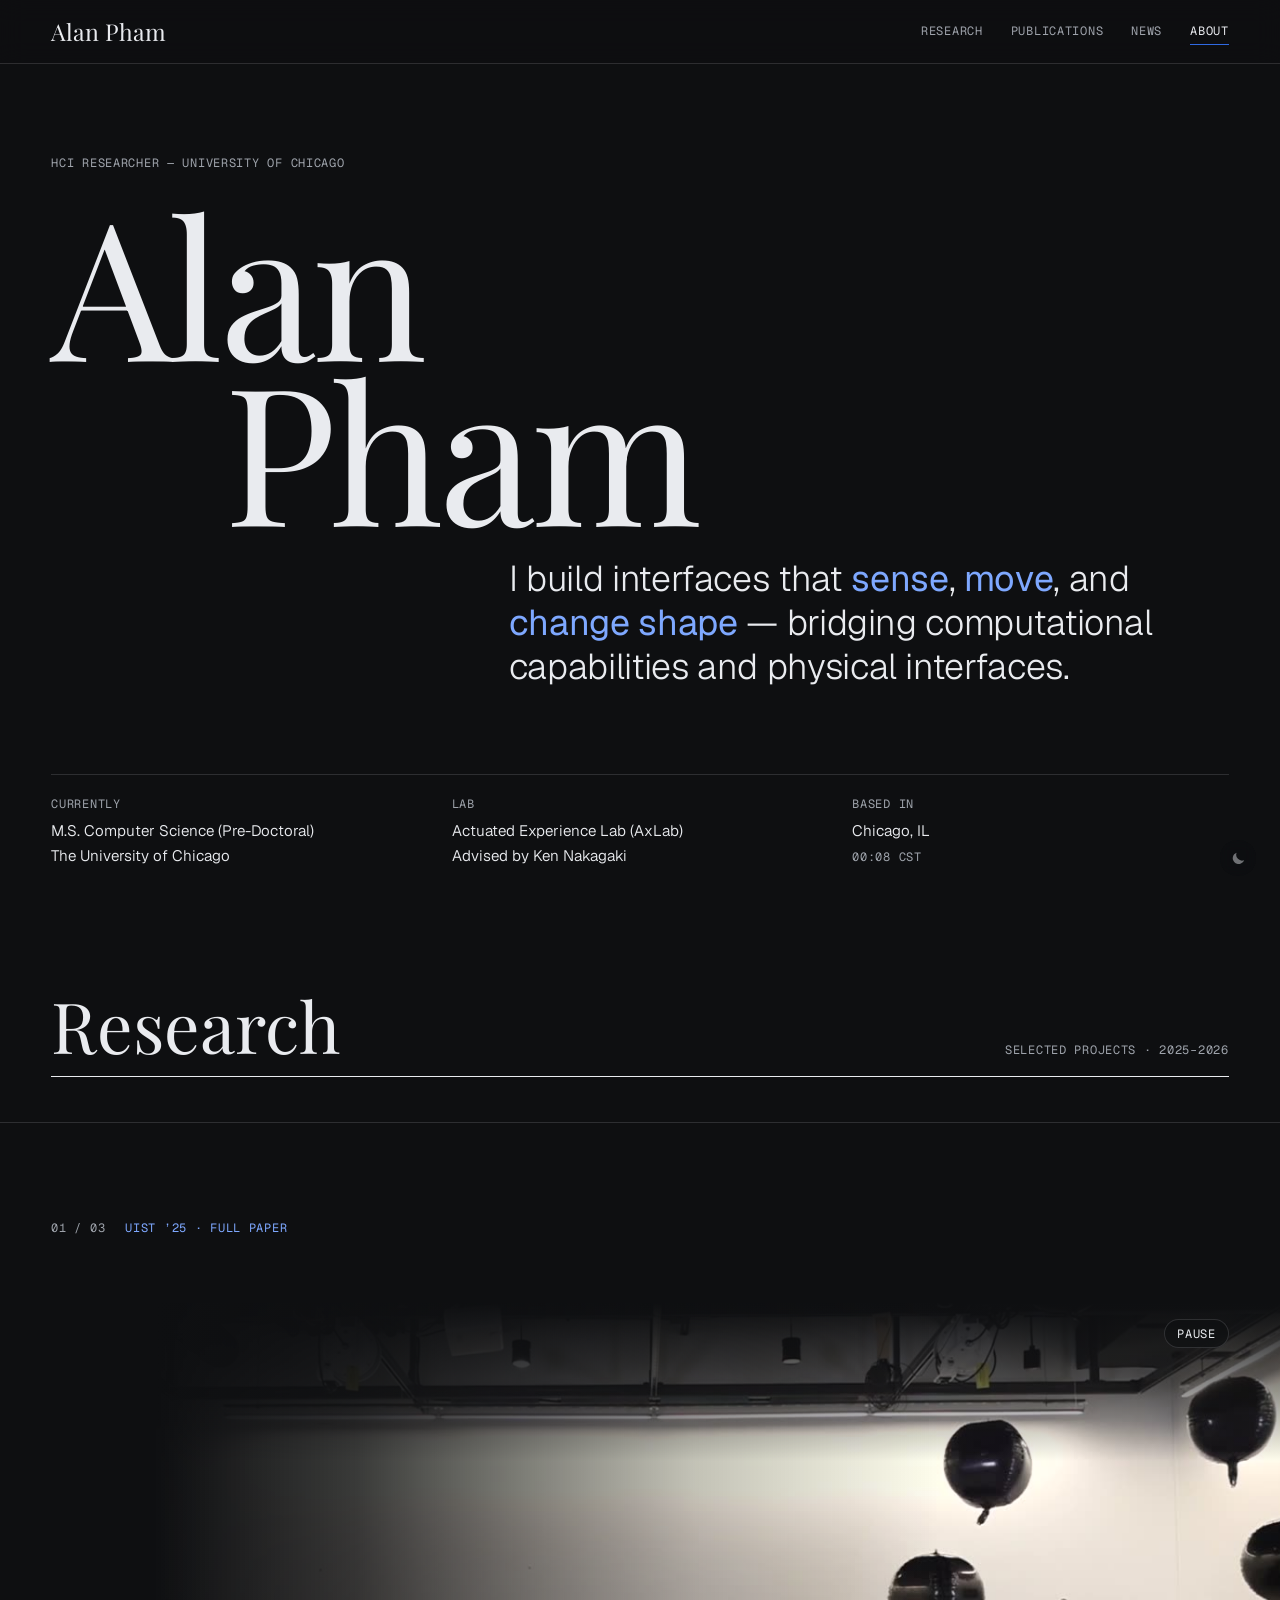
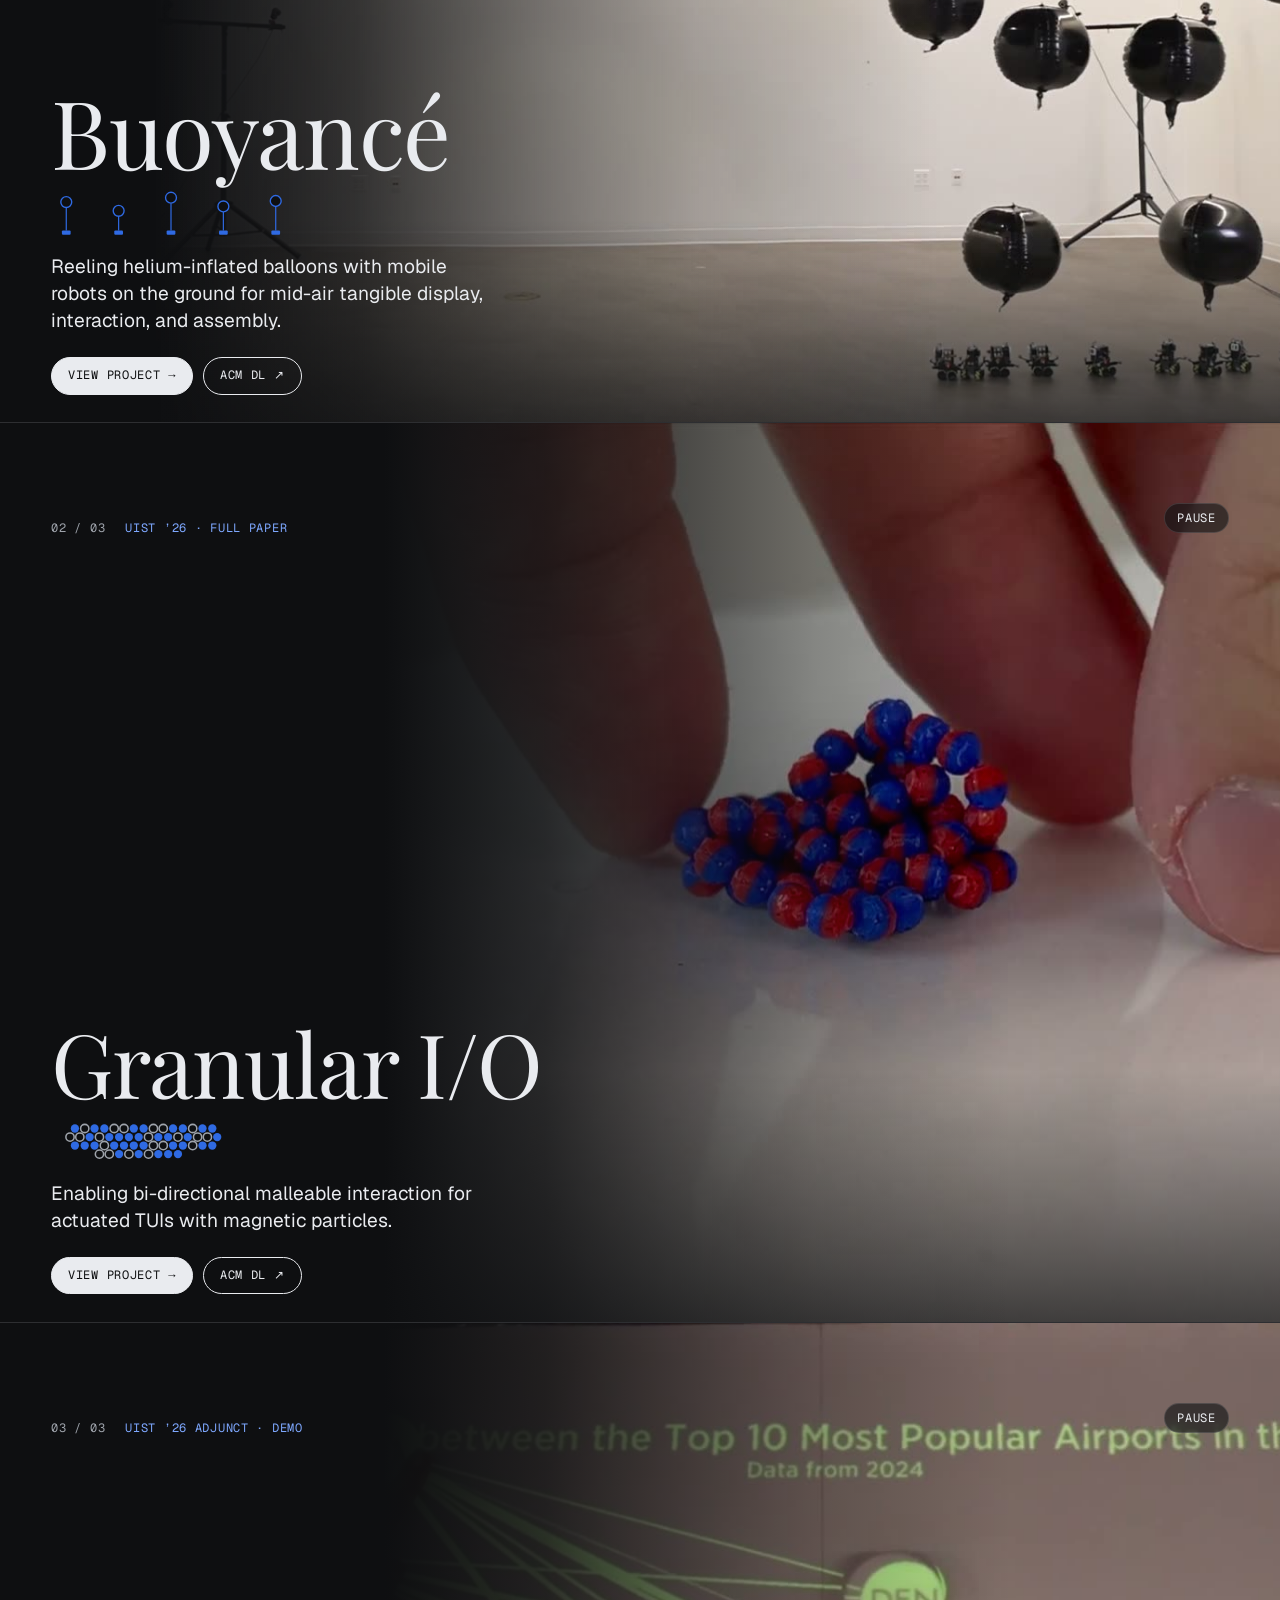
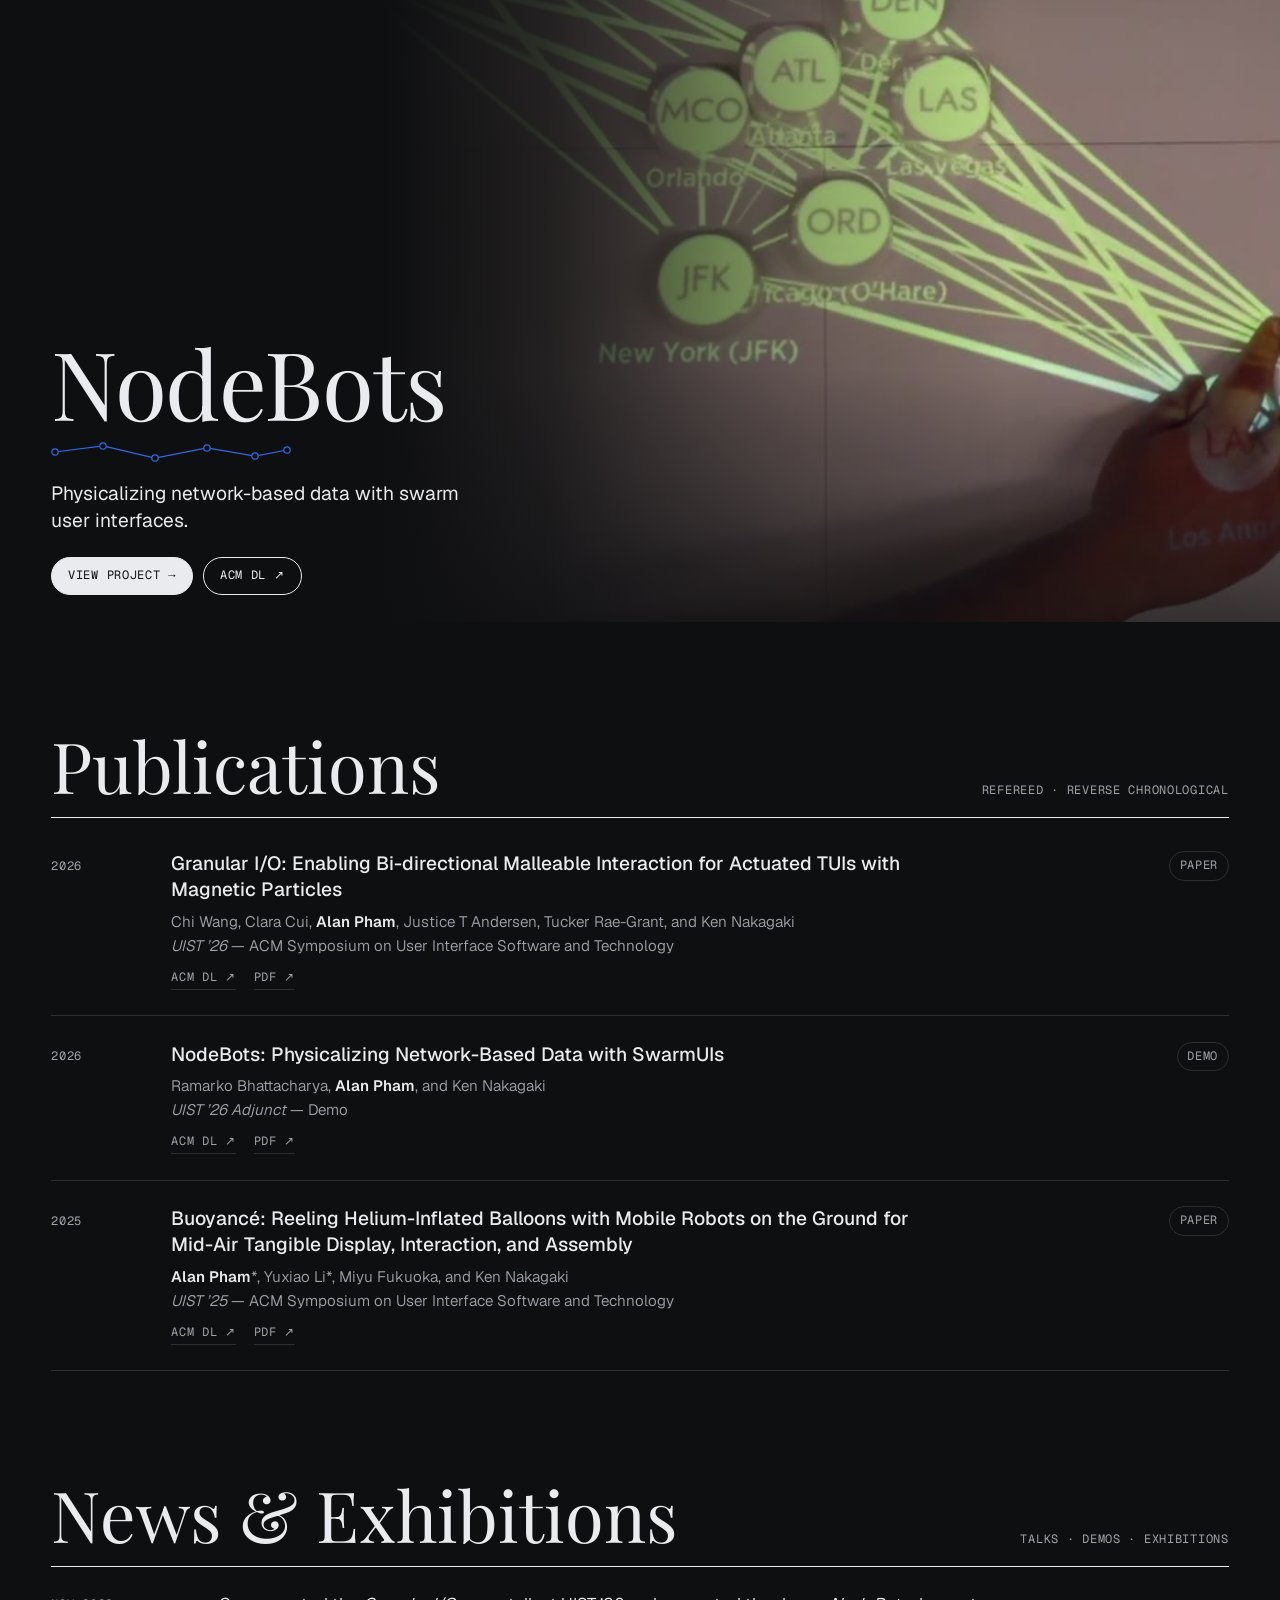
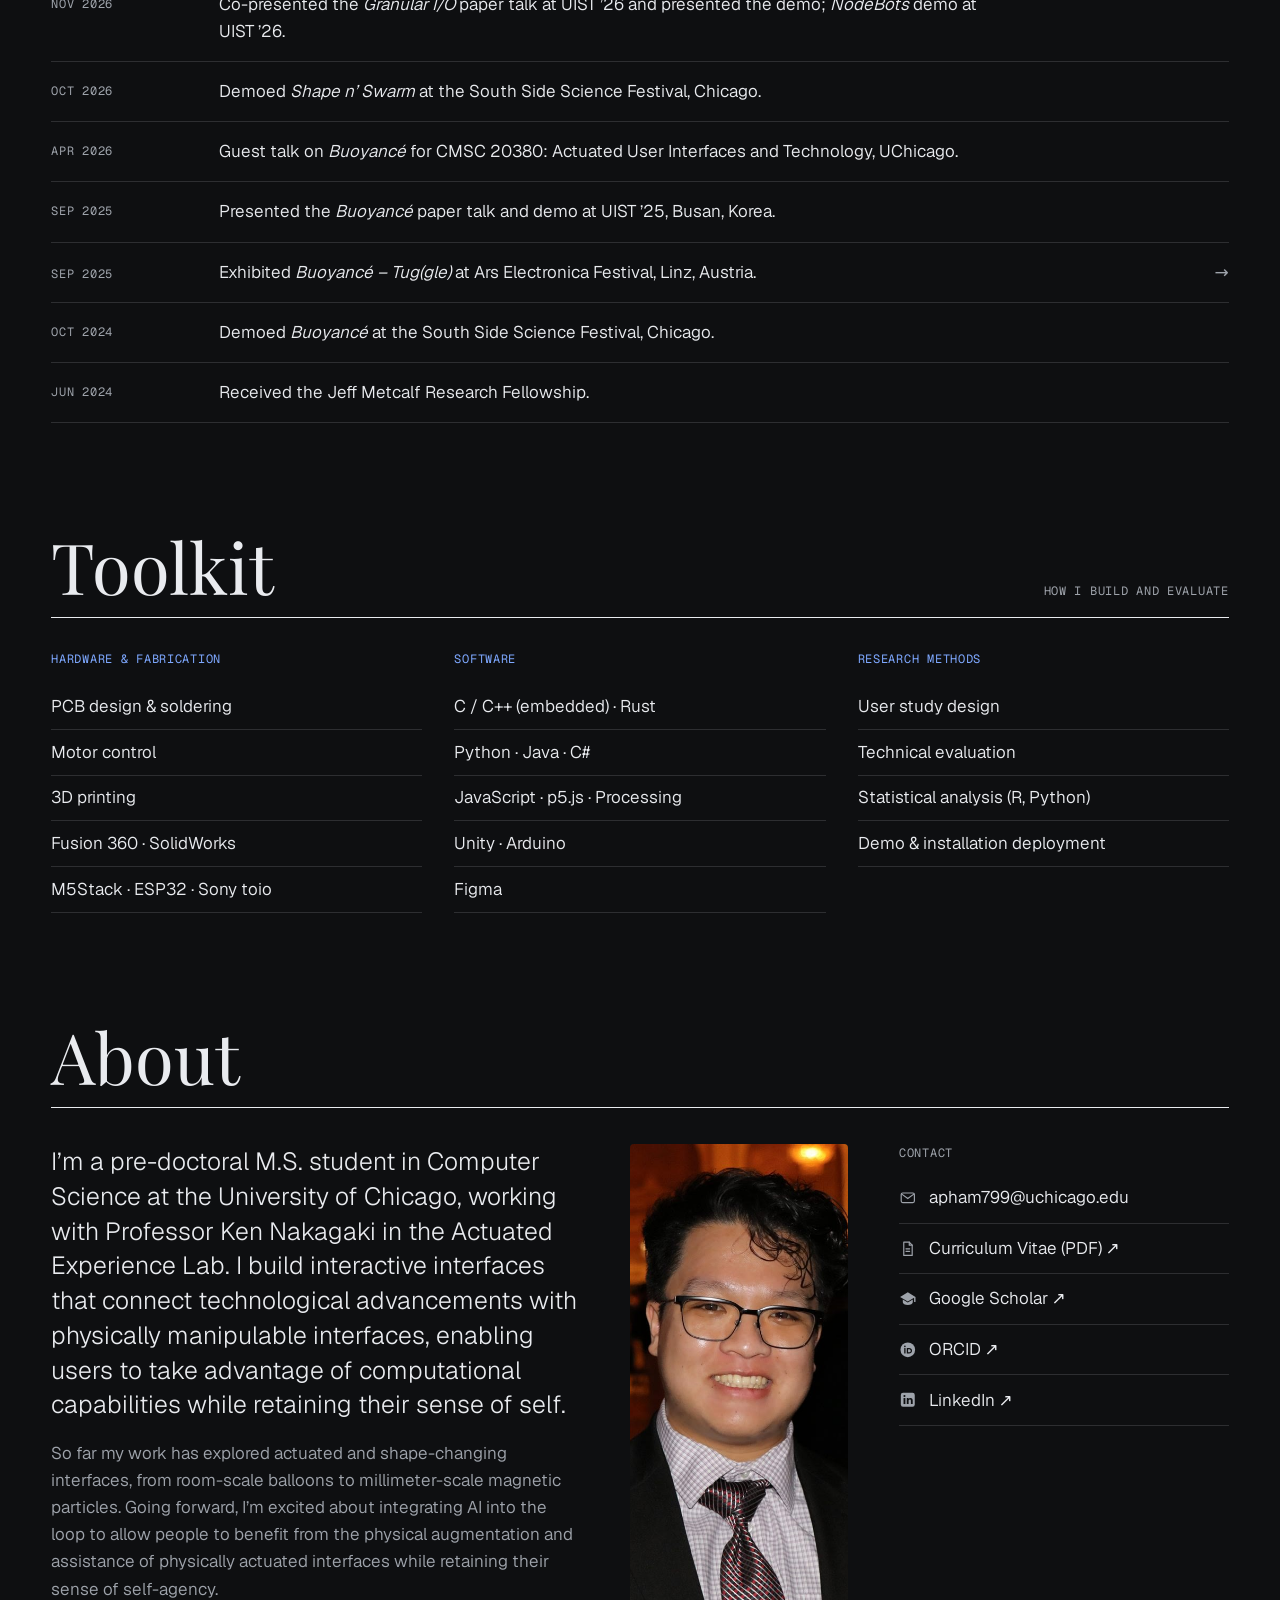
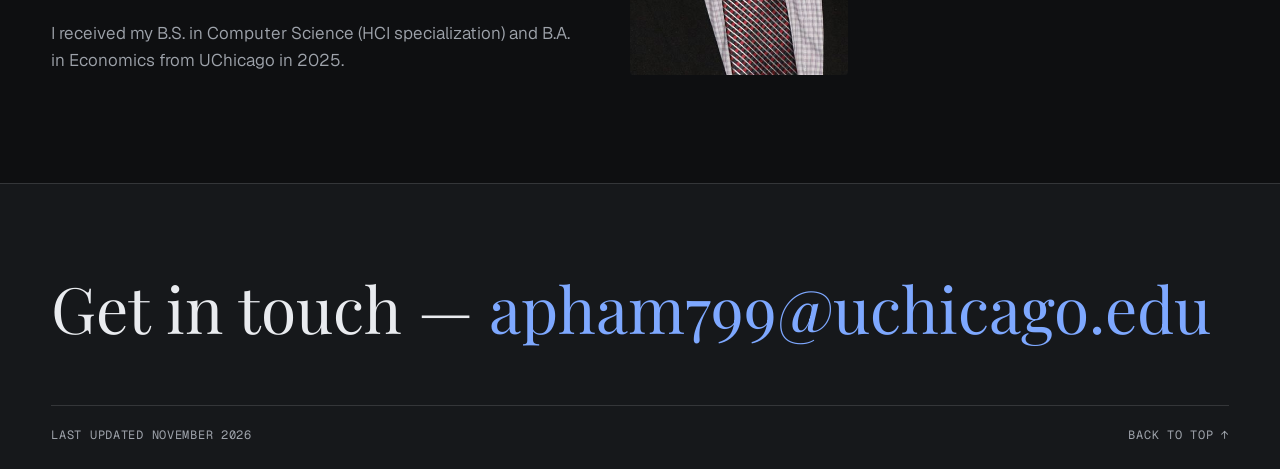
==== commit 5be3f609: "Updating the Portfolio" ====
--- a/index.html
+++ b/index.html
@@ -5,7 +5,7 @@
   <meta name="viewport" content="width=device-width, initial-scale=1" />
   <title>Alan Pham — Physical Interaction Research</title>
   <meta name="description" content="Alan Pham is an HCI researcher at the University of Chicago building interfaces that sense, move, and change shape." />
-  <meta name="theme-color" content="#0f0f0e" />
+  <meta name="theme-color" content="#0e0f11" />
   <!-- TODO(Alan): once the domain is final, add og:image with an ABSOLUTE url, e.g. https://<domain>/assets/media/buoyance.jpg -->
   <meta property="og:title" content="Alan Pham — Physical Interaction Research" />
   <meta property="og:description" content="Interfaces that sense, move, and change shape." />
@@ -55,13 +55,8 @@
         <span class="hero__line">Alan</span>
         <span class="hero__line hero__line--indent">Pham</span>
       </h1>
-
-      <!--
-        TODO(Alan): REVISE THIS ONE-LINE STATEMENT.
-        Keep the <em data-fx="..."> wrappers around any words you want animated on hover
-        (fx options: "sense", "move", "shape"), or remove them for plain text.
-      -->
-      <p class="hero__statement reveal" data-todo="Revise one-line research statement">
+      <!-- Words wrapped in <em data-fx="sense|move|shape"> react to the cursor. -->
+      <p class="hero__statement reveal">
         I build interfaces that <em data-fx="sense">sense</em>, <em data-fx="move">move</em>,
         and <em data-fx="shape">change&nbsp;shape</em>&nbsp;&mdash; bridging computational capabilities and physical interfaces.
       </p>
@@ -83,7 +78,13 @@
     </section>
 
     <!-- ============ RESEARCH (full-screen project sections) ============ -->
-    <section id="research" class="research" aria-label="Selected research">
+    <section id="research" class="research" aria-labelledby="research-title">
+      <div class="research__intro">
+        <header class="section__head reveal">
+          <h2 class="section__title" id="research-title">Research</h2>
+          <p class="section__note mono">Selected projects &middot; 2025&ndash;2026</p>
+        </header>
+      </div>
 
       <!-- ---- 01 Buoyancé ---- -->
       <article class="project" id="buoyance" data-motion="float" data-card-href="projects/buoyance/index.html">
@@ -114,10 +115,6 @@
             </ul>
           </div>
 
-          <!-- TODO(Alan): review theme pills -->
-          <ul class="pills" aria-label="Themes" data-todo="Review theme pills">
-            <li>Actuation</li><li>Mechanism Design</li><li>Spatial Interfaces</li><li>Fabrication</li><li>Installation</li>
-          </ul>
         </div>
       </article>
 
@@ -150,9 +147,6 @@
             </ul>
           </div>
 
-          <ul class="pills" aria-label="Themes" data-todo="Review theme pills">
-            <li>Materials</li><li>Sensing</li><li>Actuation</li><li>Malleable Interfaces</li>
-          </ul>
         </div>
       </article>
 
@@ -187,9 +181,6 @@
             </ul>
           </div>
 
-          <ul class="pills" aria-label="Themes" data-todo="Review theme pills">
-            <li>Data Physicalization</li><li>Haptics</li><li>Swarm UIs</li>
-          </ul>
         </div>
       </article>
     </section>
@@ -250,7 +241,7 @@
         <li class="reveal news__item--link">
           <a class="news__row" href="projects/buoyance-tuggle/index.html">
             <span class="news__date mono">Sep 2025</span>
-            <p>Exhibited <span class="news__title"><em>Buoyancé &ndash; Tug(gle)</em></span> at Ars Electronica Festival, Linz, Austria.</p>
+            <p>Exhibited <span class="news__title"><em>Buoyancé&nbsp;&ndash; Tug(gle)</em></span> at Ars Electronica Festival, Linz, Austria.</p>
             <span class="news__arrow" aria-hidden="true">&rarr;</span>
           </a>
         </li>
@@ -290,15 +281,13 @@
 
       <div class="about__grid">
         <div class="about__text reveal">
-          <!-- TODO(Alan): revise bio. -->
-          <p class="about__lead" data-todo="Revise bio">
+          <p class="about__lead">
             I&rsquo;m a pre-doctoral M.S. student in Computer Science at the University of Chicago, working with Professor
             Ken Nakagaki in the Actuated Experience Lab. I build interactive interfaces that connect technological advancements
             with physically manipulable interfaces, enabling users to take advantage of computational capabilities while retaining
             their sense of self.
           </p>
-          <!-- TODO(Alan): revise "directions" paragraph; this is where you signal breadth beyond swarm UIs. -->
-          <p data-todo="Revise research directions">
+          <p>
             So far my work has explored actuated and shape-changing interfaces, from room-scale balloons to
             millimeter-scale magnetic particles. Going forward, I&rsquo;m excited about integrating AI into the loop
             to allow people to benefit from the physical augmentation and assistance of physically actuated interfaces
--- a/assets/css/style.css
+++ b/assets/css/style.css
@@ -89,22 +89,22 @@
 }
 
 [data-theme="dark"] {
-  --bg: #0f0f0e;
-  --bg-2: #181816;
-  --fg: #ecebe5;
-  --fg-2: #a3a29b;
-  --line: rgba(236, 235, 229, 0.14);
+  --bg: #0e0f11;
+  --bg-2: #16181b;
+  --fg: #e9ebef;
+  --fg-2: #9ea3ab;
+  --line: rgba(233, 235, 239, 0.14);
   --accent: #2f6ae3;
   --accent-ink: #7ea8ff;
   color-scheme: dark;
 }
 
 [data-theme="light"] {
-  --bg: #f4f2ec;
-  --bg-2: #eae7df;
-  --fg: #151514;
-  --fg-2: #5b5953;
-  --line: rgba(21, 21, 20, 0.14);
+  --bg: #f3f5f8;
+  --bg-2: #e7eaef;
+  --fg: #121417;
+  --fg-2: #565b63;
+  --line: rgba(18, 20, 23, 0.14);
   --accent: #1f5fd6;
   --accent-ink: #1a4cae;
   color-scheme: light;
@@ -116,6 +116,9 @@
 *::after { box-sizing: border-box; }
 
 html { scroll-behavior: smooth; -webkit-text-size-adjust: 100%; }
+/* Arriving from another page via the transition: land on the #section instantly (no visible scroll), then smooth again */
+html.pt-enter { scroll-behavior: auto; }
+section[id], article[id] { scroll-margin-top: 0; }
 body {
   margin: 0;
   background: var(--bg);
@@ -251,6 +254,13 @@
 
 /* ---------- research: full-screen project sections ---------- */
 .research { position: relative; }
+/* section heading above the full-screen project cards, matching the other sections */
+.research__intro {
+  position: relative; z-index: 1; background: var(--bg);
+  max-width: var(--maxw); margin: 0 auto;
+  padding: clamp(4rem, 10vh, 7rem) var(--pad) clamp(2rem, 5vh, 3rem);
+}
+.research__intro .section__head { margin-bottom: 0; }
 
 .project {
   position: sticky; top: 0;
@@ -327,13 +337,6 @@
 .project__title-link:hover { color: inherit; }
 .project__links-note { display: inline-block; padding: 0.5rem 0; color: var(--fg-2); }
 
-.pills { display: flex; flex-wrap: wrap; gap: 0.45rem; }
-.pills li {
-  font-family: var(--font-mono); font-size: 0.7rem; letter-spacing: 0.05em; text-transform: uppercase;
-  padding: 0.3rem 0.7rem; border-radius: 999px;
-  border: 1px solid var(--line); color: var(--fg-2);
-  background: color-mix(in srgb, var(--bg) 55%, transparent);
-}
 
 /* Buoyancé: footage is ~2:1 and the applications span the whole room, so use a wider, shorter
    frame anchored to the bottom (shows ~80% of the frame instead of ~55%) */
@@ -379,20 +382,17 @@
 
 /* reveal of the rest of the body */
 .js .project__main > *:not(.project__title),
-.js .project .pills,
 .js .project__top {
   opacity: 0; transform: translateY(14px);
   transition: opacity 0.9s var(--ease), transform 0.9s var(--ease);
 }
 .js .project.is-in .project__main > *:not(.project__title),
-.js .project.is-in .pills,
 .js .project.is-in .project__top { opacity: 1; transform: none; }
 .js .project.is-in .project__sub   { transition-delay: 0.35s; }
 .js .project.is-in .netline        { transition-delay: 0.3s; }
 .js .project.is-in .project__desc  { transition-delay: 0.45s; }
 .js .project.is-in .project__role  { transition-delay: 0.55s; }
 .js .project.is-in .project__links { transition-delay: 0.65s; }
-.js .project.is-in .pills          { transition-delay: 0.8s; }
 
 /* float (Buoyancé): letters rise, then bob gently */
 .js [data-motion="float"] .project__title .ch {
@@ -575,7 +575,12 @@
 .pp-back { color: var(--fg-2); text-decoration: none; margin-bottom: 1.5rem; width: fit-content; }
 .pp-back:hover { color: var(--fg); }
 .pp-hero__venue { color: var(--accent-ink); }
-.pp-hero__title { font-family: var(--font-serif); font-weight: 400; font-size: clamp(4rem, 11vw, 10rem); line-height: 0.9; letter-spacing: -0.02em; }
+.pp-hero__title {
+  font-family: var(--font-serif); font-weight: 400;
+  /* Playfair has tall ascenders/descenders: give lines room so "y", "g", "( )" never touch the subtitle */
+  font-size: clamp(3rem, 8vw, 7.5rem); line-height: 1.08; letter-spacing: -0.015em;
+  margin-bottom: 0.12em; text-wrap: balance;
+}
 .pp-hero__sub { font-size: clamp(1.15rem, 1.8vw, 1.5rem); line-height: 1.35; max-width: 40ch; }
 .pp-hero .media-toggle { top: calc(var(--header-h) + 1rem); }
 
@@ -753,7 +758,8 @@
 }
 @keyframes pt-rise {
   0%   { transform: translateY(10vh);   opacity: 0; }
-  45%  { opacity: 1; }
+  12%  { opacity: 0; }                                   /* stay hidden while the page settles on its #section */
+  50%  { opacity: 1; }
   68%  { transform: translateY(-0.9vh); }                /* buoyant overshoot */
   84%  { transform: translateY(0.3vh); }
   100% { transform: translateY(0);      opacity: 1; }
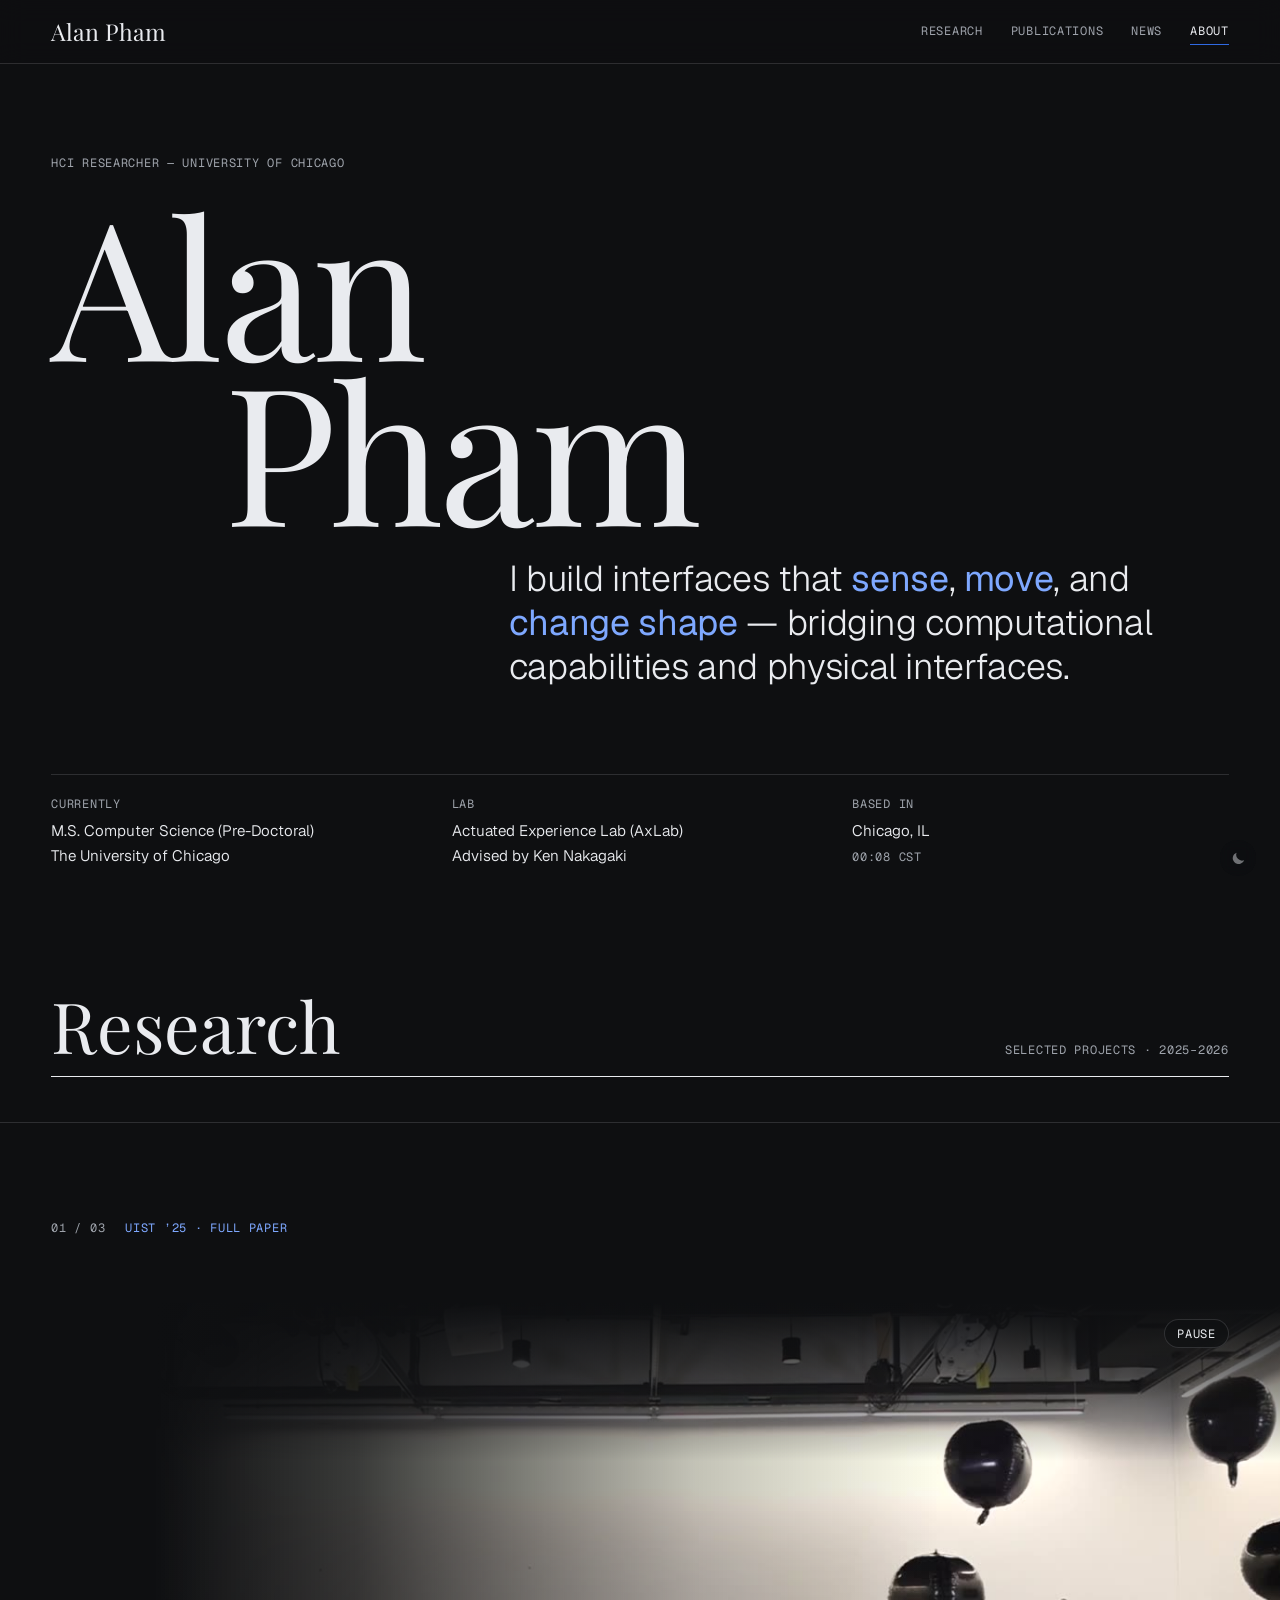
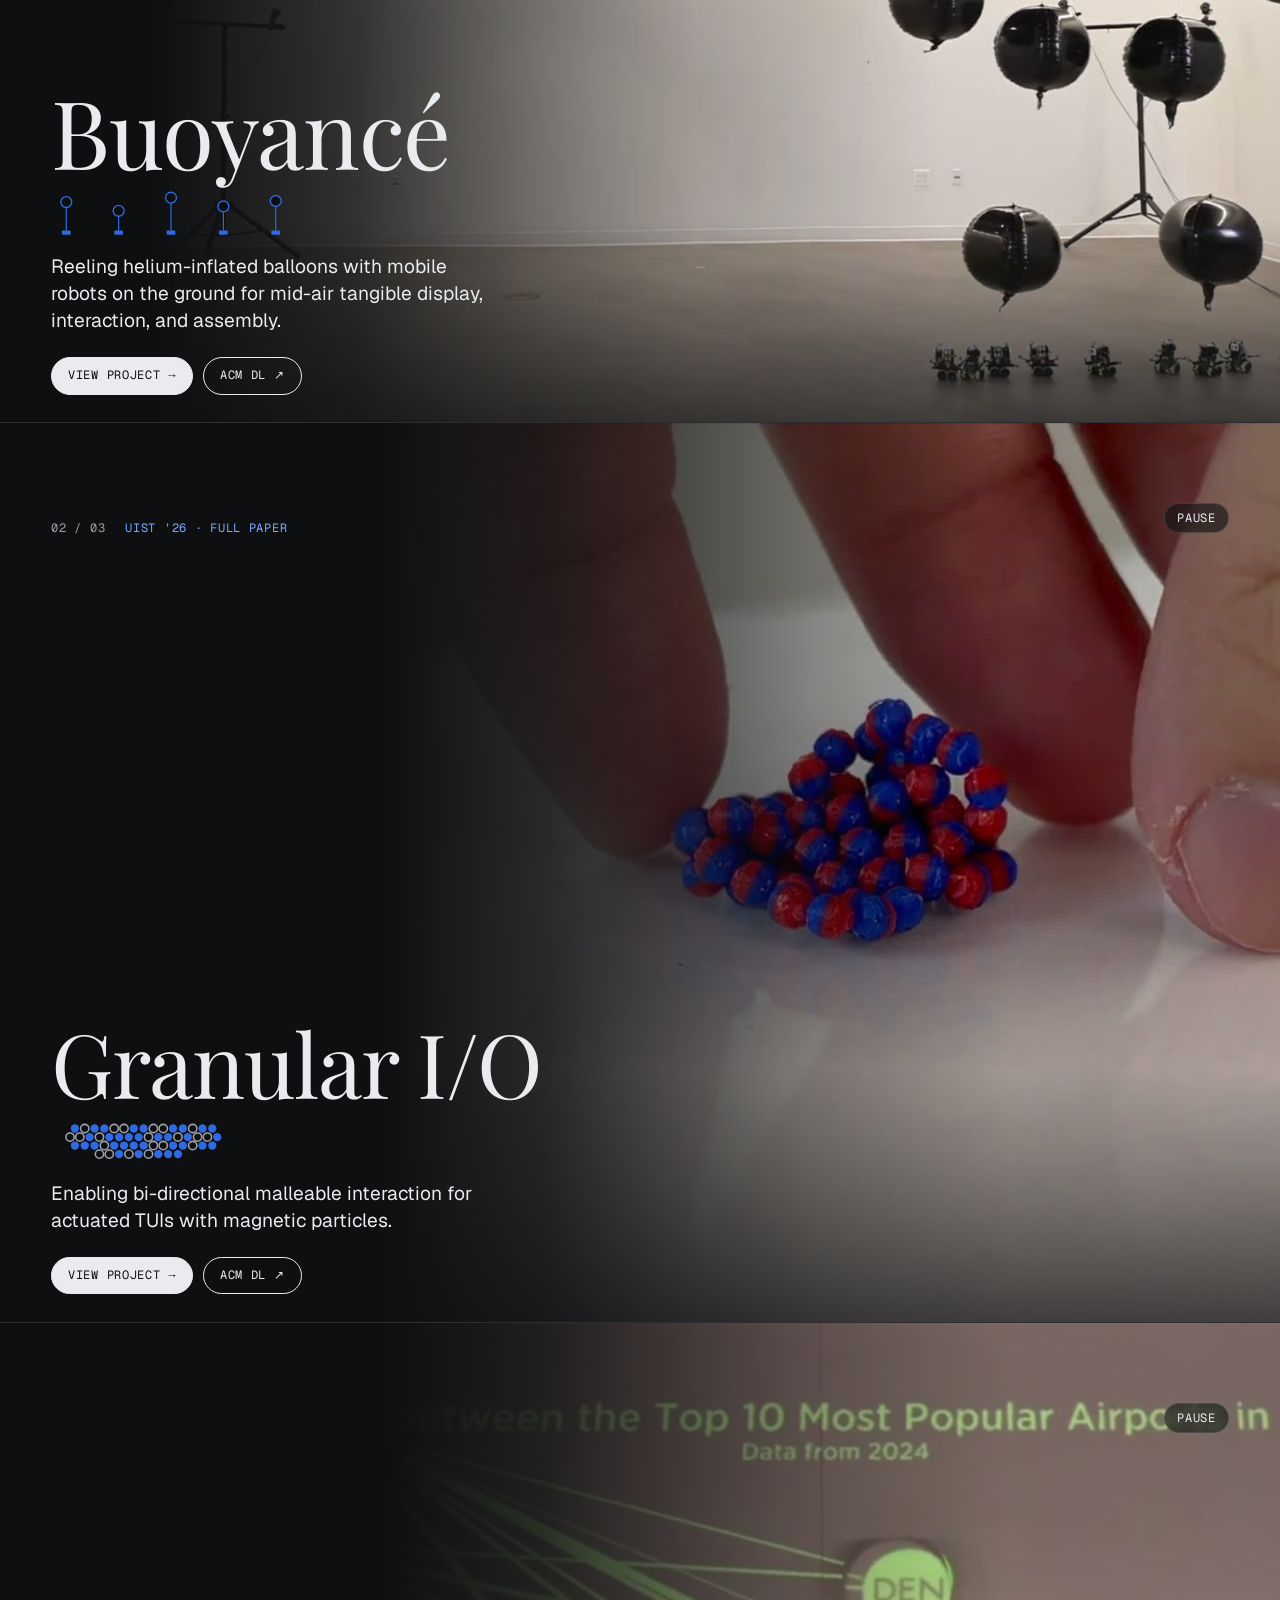
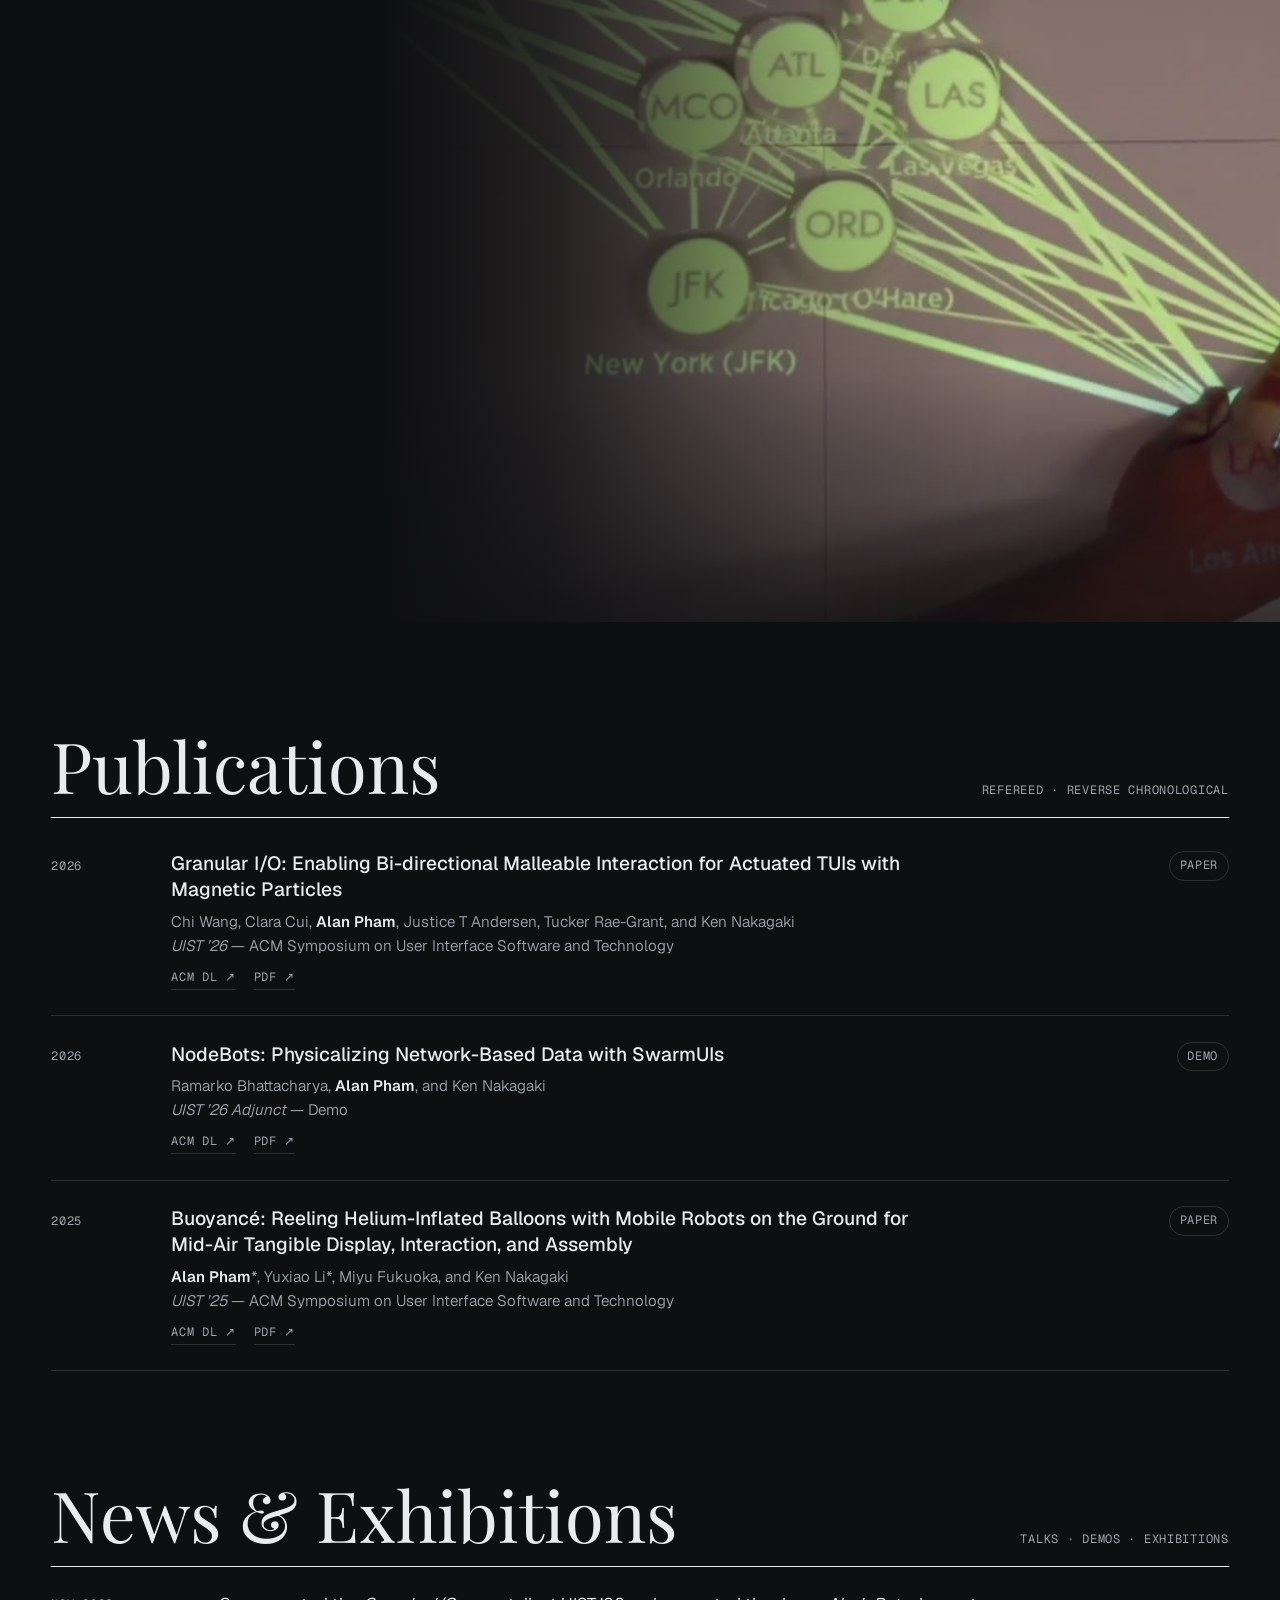
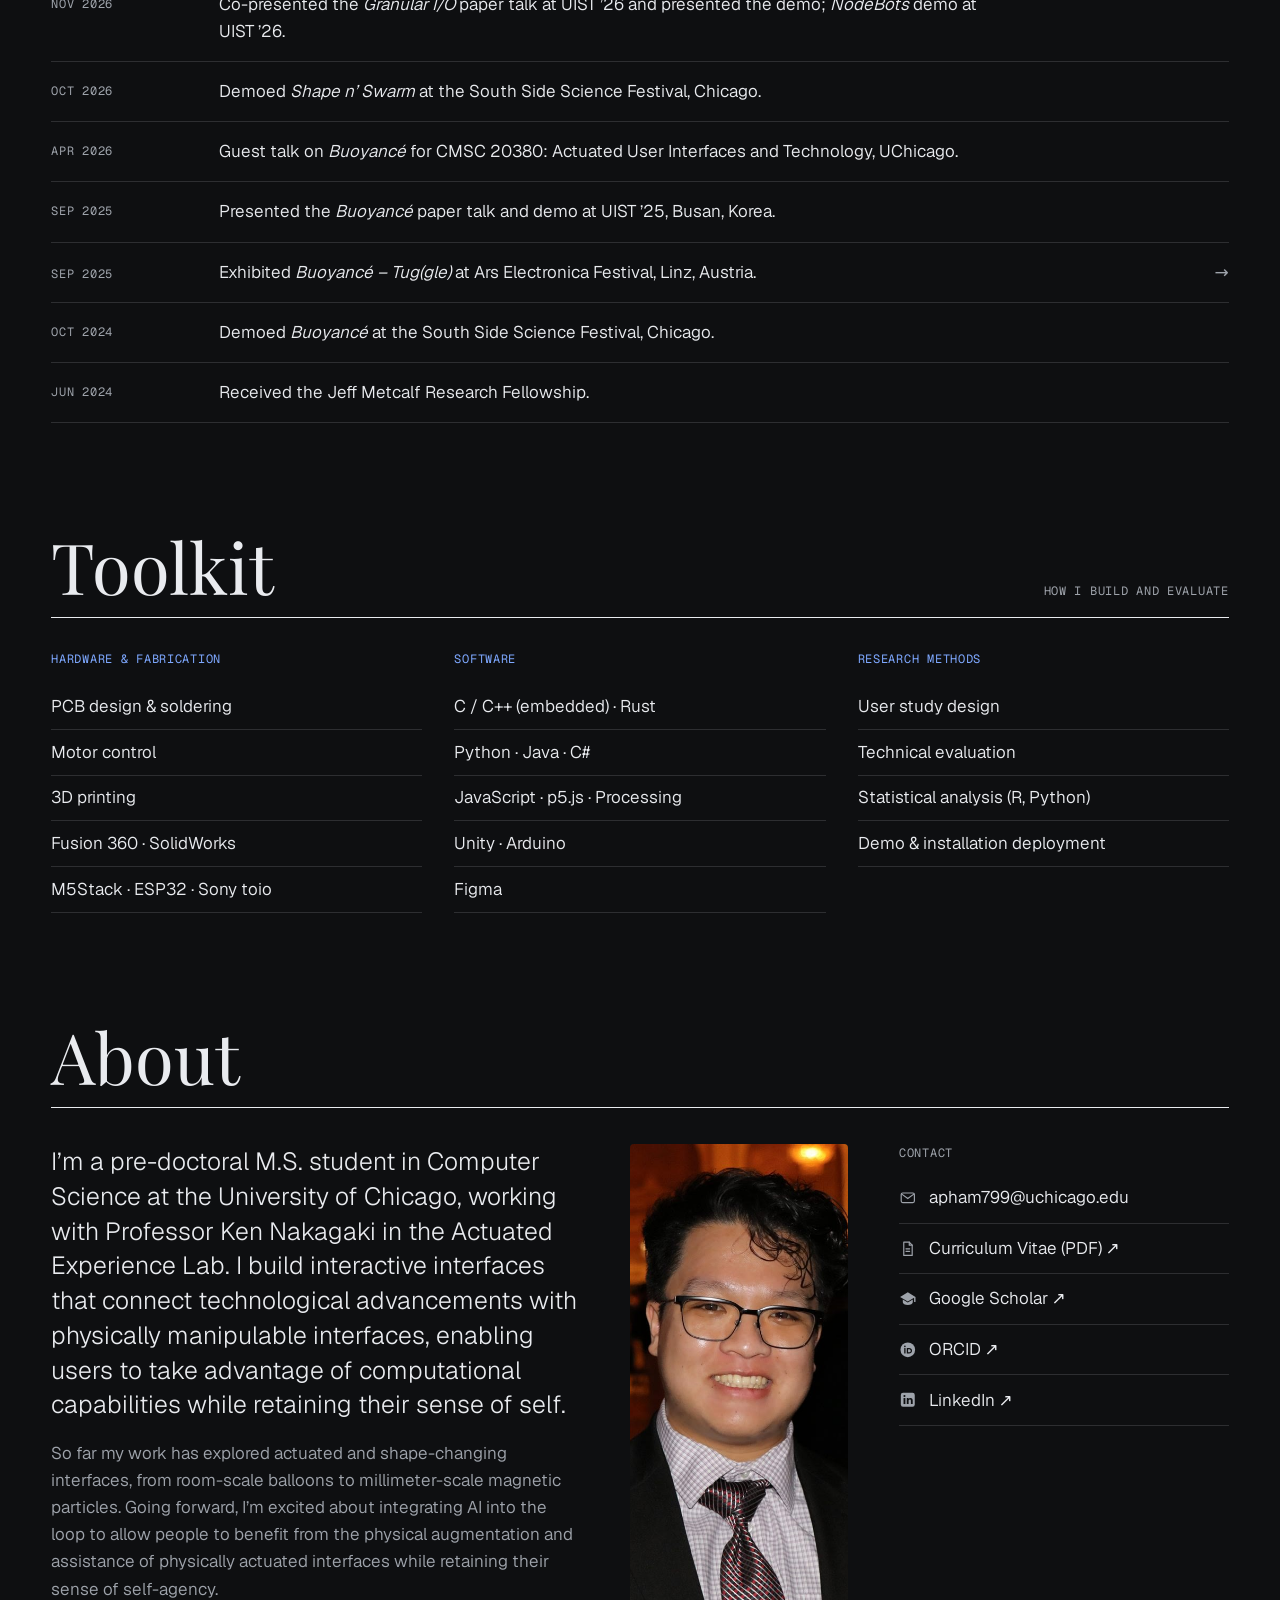
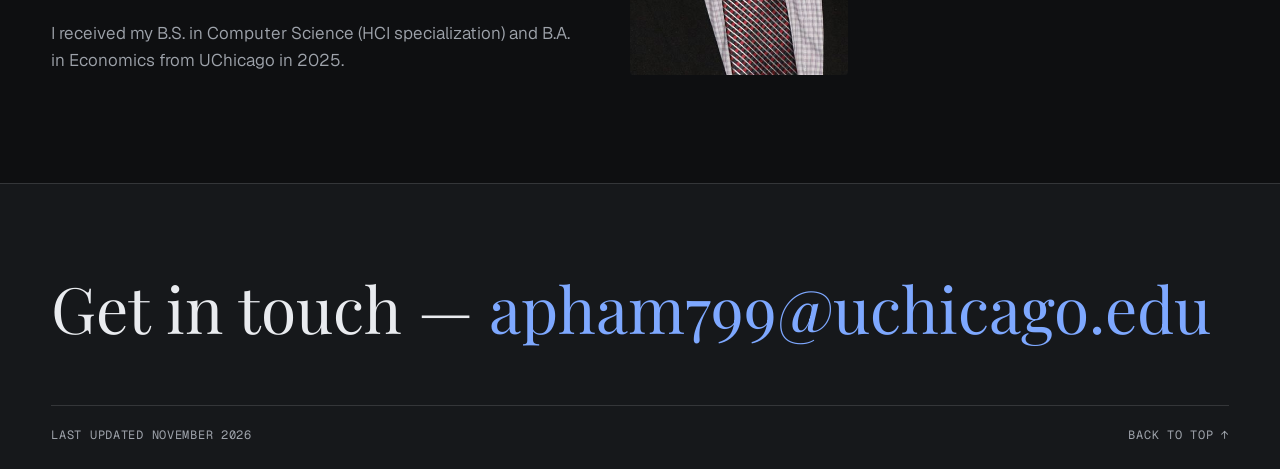
==== commit a15a1a87: "Adding links to respective project pages" ====
--- a/index.html
+++ b/index.html
@@ -6,9 +6,13 @@
   <title>Alan Pham — Physical Interaction Research</title>
   <meta name="description" content="Alan Pham is an HCI researcher at the University of Chicago building interfaces that sense, move, and change shape." />
   <meta name="theme-color" content="#0e0f11" />
-  <!-- TODO(Alan): once the domain is final, add og:image with an ABSOLUTE url, e.g. https://<domain>/assets/media/buoyance.jpg -->
   <meta property="og:title" content="Alan Pham — Physical Interaction Research" />
   <meta property="og:description" content="Interfaces that sense, move, and change shape." />
+  <meta property="og:type" content="website" />
+  <meta property="og:url" content="https://apham799.github.io/" />
+  <meta property="og:image" content="https://apham799.github.io/assets/media/buoyance.jpg" />
+  <meta name="twitter:card" content="summary_large_image" />
+  <link rel="canonical" href="https://apham799.github.io/" />
   <link rel="icon" href="assets/favicon.svg" type="image/svg+xml" />
 
   <!-- Apply saved theme before paint (avoids a flash). Default is dark. -->
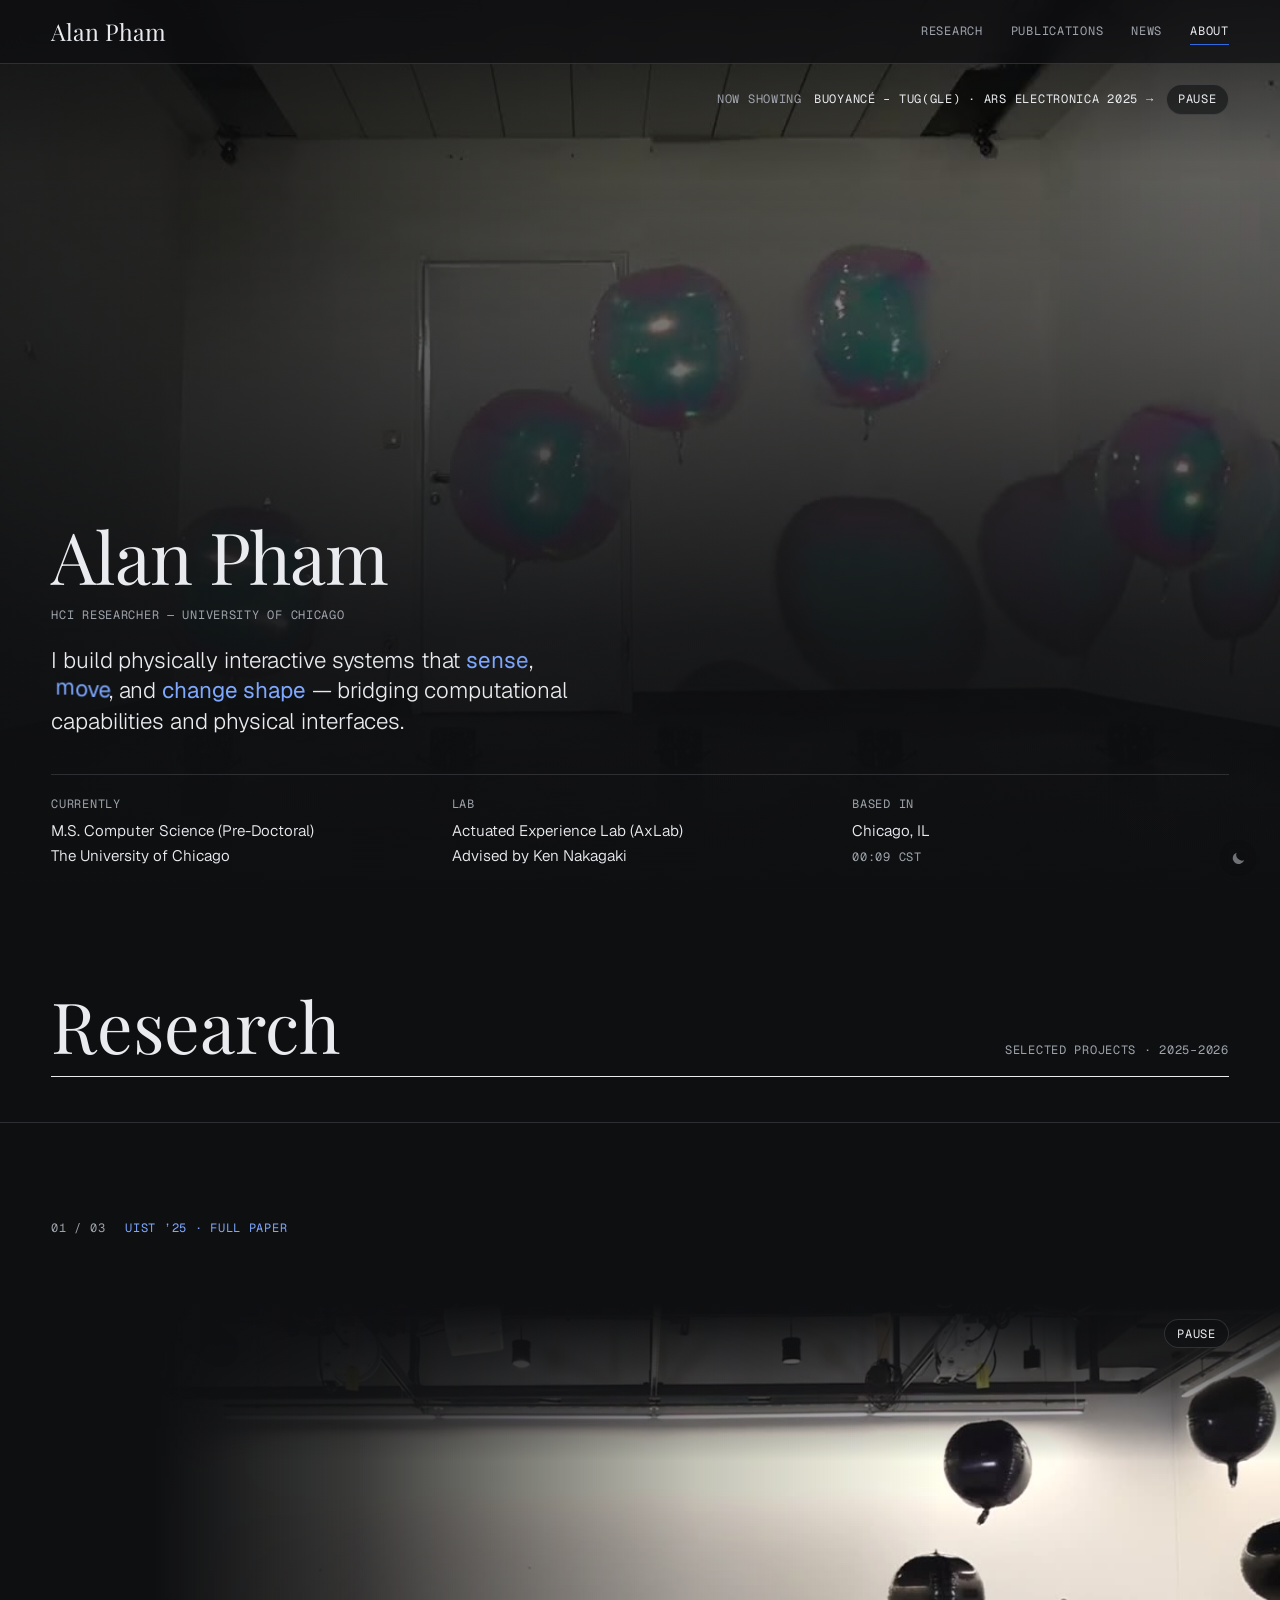
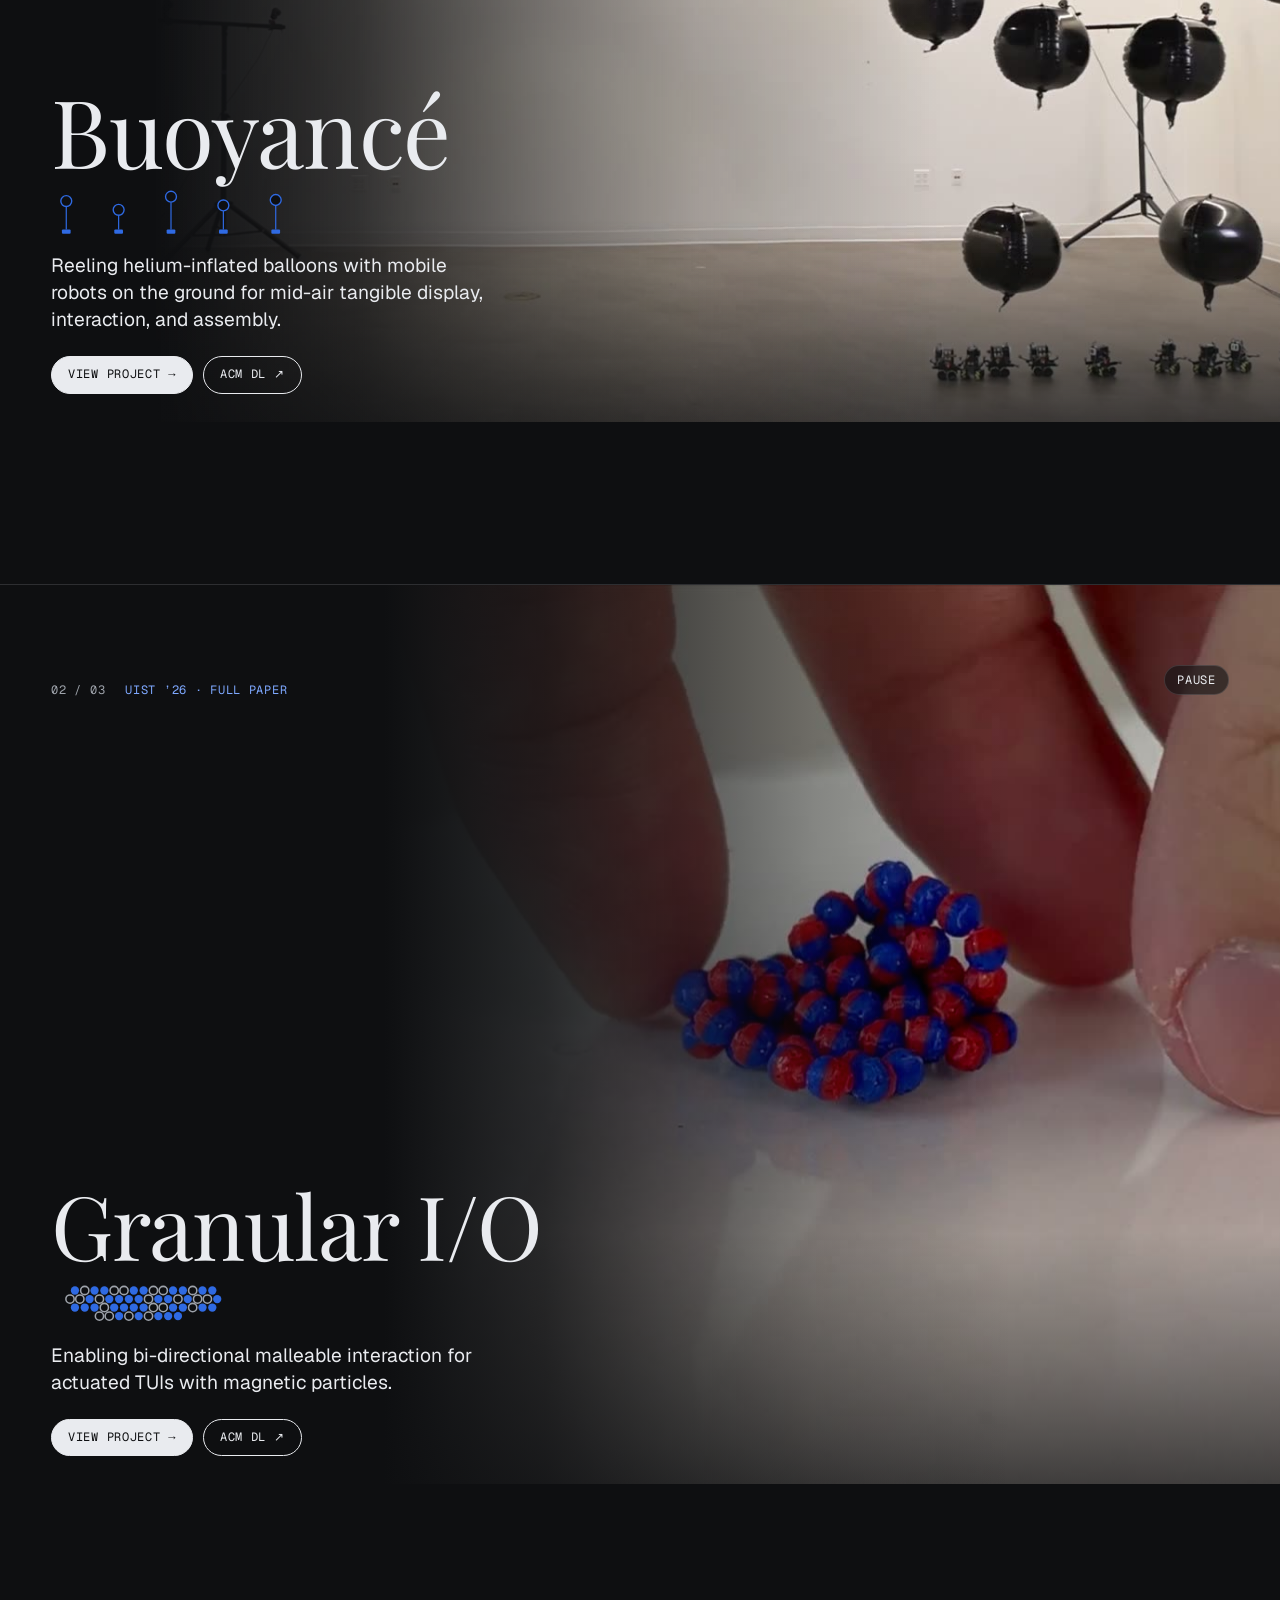
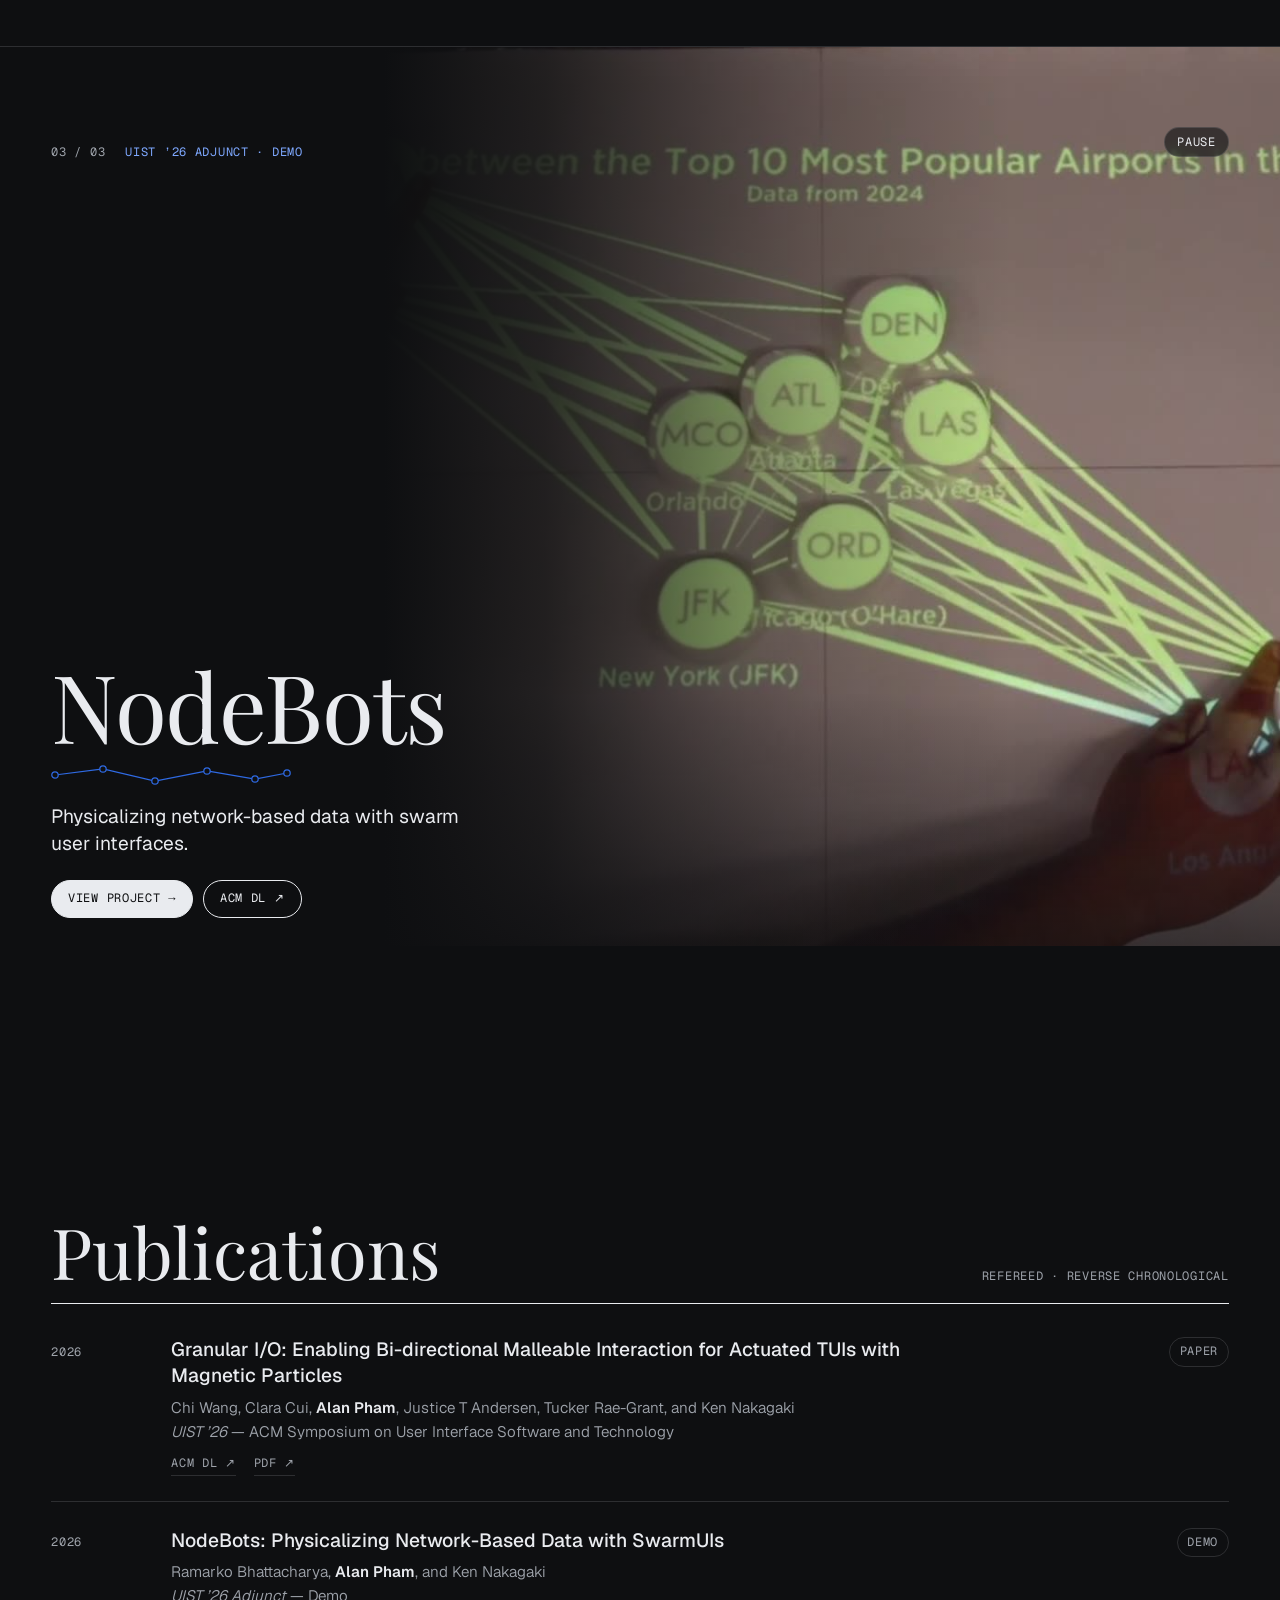
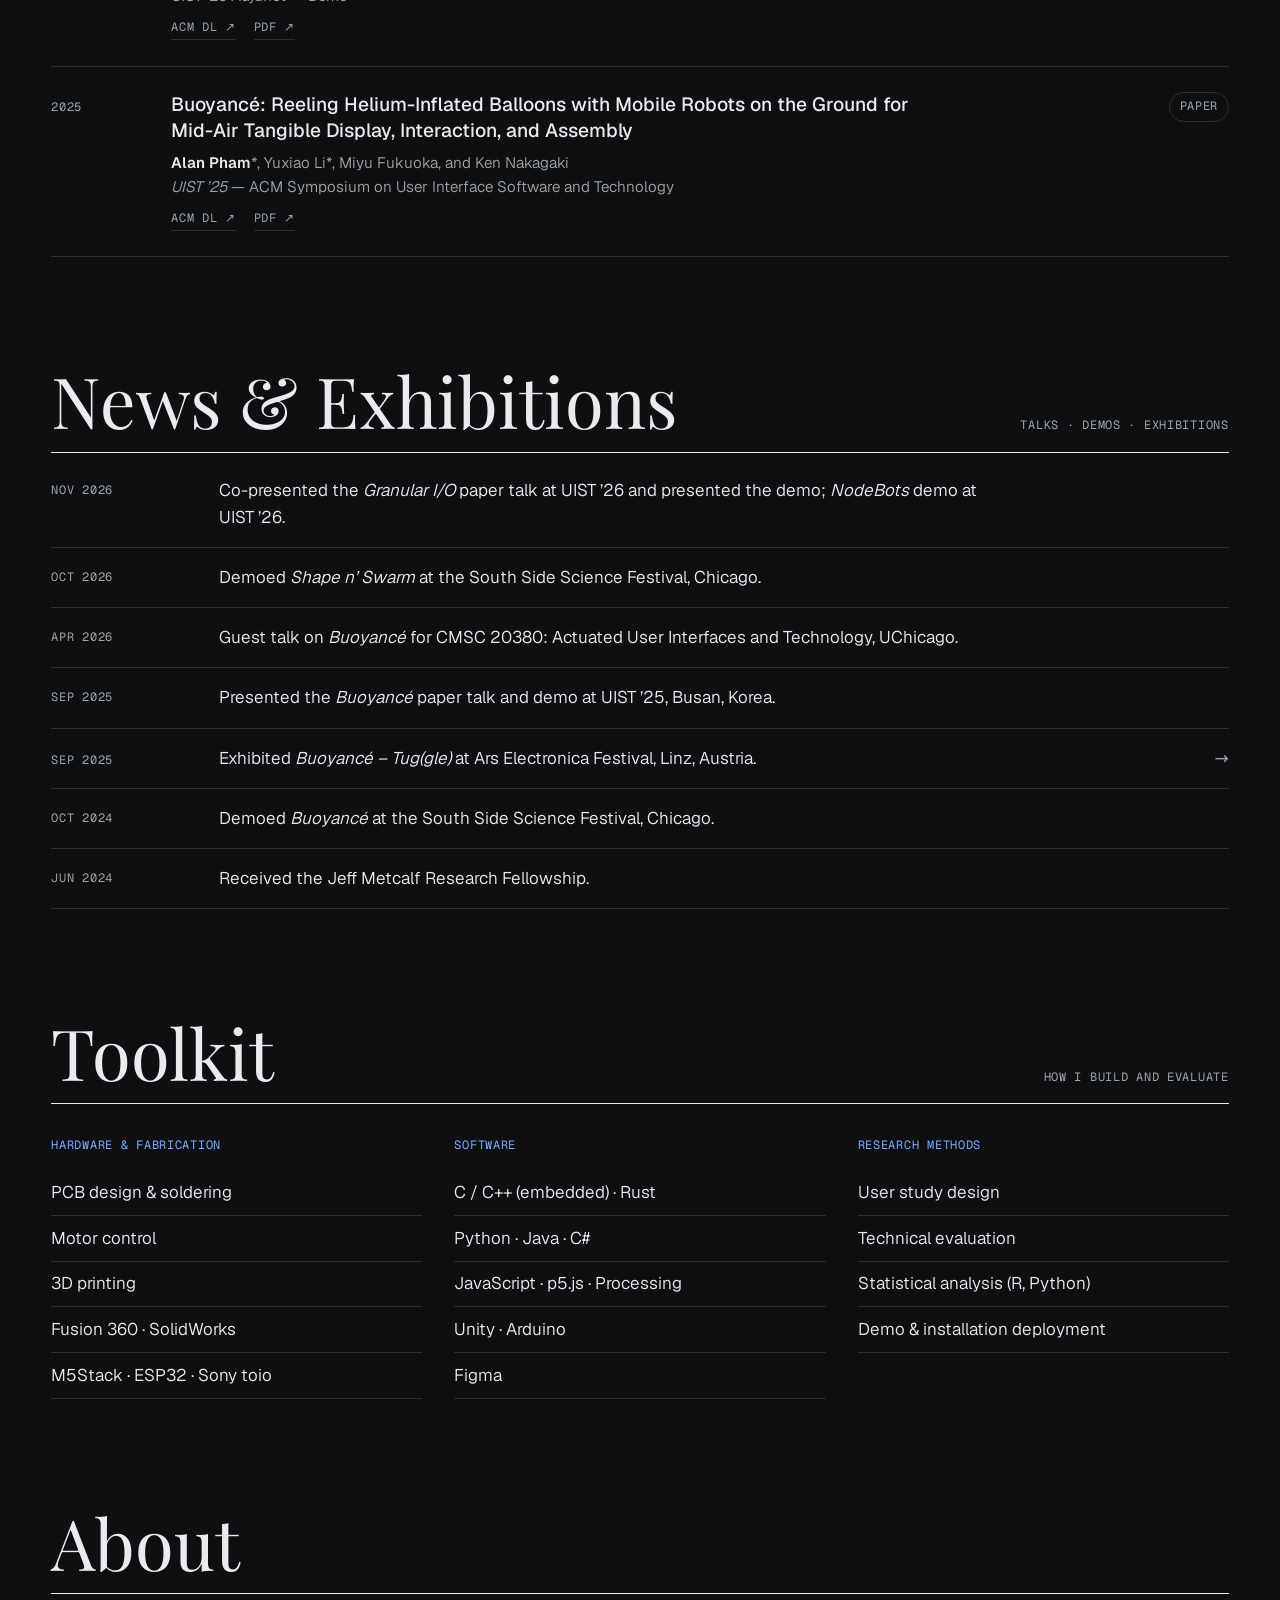
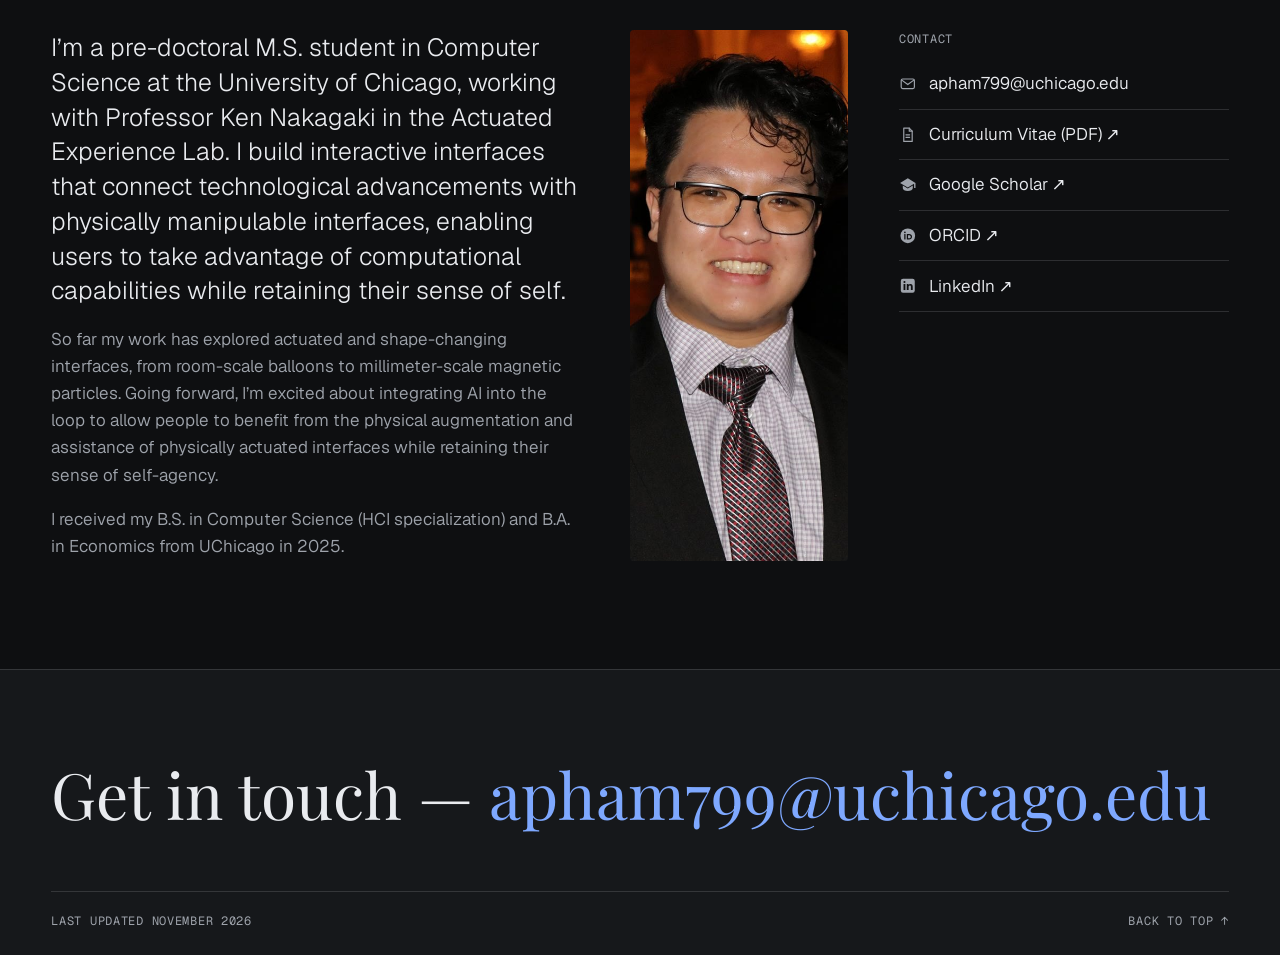
==== commit a84c18bf: "Refined scrolling experience through research project cards" ====
--- a/index.html
+++ b/index.html
@@ -53,15 +53,39 @@
 
     <!-- ============ HERO (typographic + quiet) ============ -->
     <section class="hero" id="top">
-      <p class="hero__eyebrow mono reveal">HCI Researcher &mdash; University of Chicago</p>
-
+      <!-- Background montage: four hero-only loops (assets/media/hero/) crossfade behind the hero text (main.js: "hero montage").
+           Deliberately different shots from the project cards below. -->
+      <div class="hero__bg" aria-hidden="true">
+        <video muted loop playsinline preload="none" poster="assets/media/hero/tuggle.jpg" class="is-active"
+               data-title="Buoyanc&eacute;&nbsp;&ndash; Tug(gle)" data-venue="Ars Electronica 2025" data-href="projects/buoyance-tuggle/index.html">
+          <source src="assets/media/hero/tuggle.mp4" type="video/mp4" />
+        </video>
+        <video muted loop playsinline preload="none" poster="assets/media/hero/buoyance.jpg"
+               data-title="Buoyanc&eacute;" data-venue="UIST &rsquo;25" data-href="projects/buoyance/index.html">
+          <source src="assets/media/hero/buoyance.mp4" type="video/mp4" />
+        </video>
+        <video muted loop playsinline preload="none" poster="assets/media/hero/granular-io.jpg"
+               data-title="Granular I/O" data-venue="UIST &rsquo;26" data-href="projects/granular-io/index.html">
+          <source src="assets/media/hero/granular-io.mp4" type="video/mp4" />
+        </video>
+        <video muted loop playsinline preload="none" poster="assets/media/hero/nodebots.jpg"
+               data-title="NodeBots" data-venue="UIST &rsquo;26 Adjunct" data-href="projects/nodebots/index.html">
+          <source src="assets/media/hero/nodebots.mp4" type="video/mp4" />
+        </video>
+      </div>
+      <div class="hero__now mono reveal">
+        <span class="hero__now-label">Now showing</span>
+        <a class="hero__now-link" href="projects/buoyance-tuggle/index.html"><span class="hero__now-title">Buoyanc&eacute;&nbsp;&ndash; Tug(gle)</span> &middot; <span class="hero__now-venue">Ars Electronica 2025</span>&nbsp;&rarr;</a>
+        <button class="hero__now-toggle" type="button" aria-label="Pause background video">Pause</button>
+      </div>
       <h1 class="hero__name reveal" aria-label="Alan Pham">
         <span class="hero__line">Alan</span>
         <span class="hero__line hero__line--indent">Pham</span>
       </h1>
+      <p class="hero__eyebrow mono reveal">HCI Researcher &mdash; University of Chicago</p>
       <!-- Words wrapped in <em data-fx="sense|move|shape"> react to the cursor. -->
       <p class="hero__statement reveal">
-        I build interfaces that <em data-fx="sense">sense</em>, <em data-fx="move">move</em>,
+        I build physically interactive systems that <em data-fx="sense">sense</em>, <em data-fx="move">move</em>,
         and <em data-fx="shape">change&nbsp;shape</em>&nbsp;&mdash; bridging computational capabilities and physical interfaces.
       </p>
 
@@ -121,6 +145,7 @@
 
         </div>
       </article>
+      <div class="project-dwell" aria-hidden="true"></div>
 
       <!-- ---- 02 Granular I/O ---- -->
       <article class="project" id="granular-io" data-motion="granular" data-card-href="projects/granular-io/index.html">
@@ -153,6 +178,7 @@
 
         </div>
       </article>
+      <div class="project-dwell" aria-hidden="true"></div>
 
       <!-- ---- 03 NodeBots ---- -->
       <article class="project" id="nodebots" data-motion="network" data-card-href="projects/nodebots/index.html">
@@ -187,6 +213,7 @@
 
         </div>
       </article>
+      <div class="project-dwell" aria-hidden="true"></div>
     </section>
 
     <!-- ============ PUBLICATIONS (plain, skimmable) ============ -->
--- a/assets/css/style.css
+++ b/assets/css/style.css
@@ -209,33 +209,96 @@
 .hero {
   min-height: 100svh;
   display: grid;
-  grid-template-rows: 1fr auto auto auto 1fr auto;
-  gap: clamp(1.25rem, 3vh, 2.25rem);
+  /* text block sits in the lower-left; the open space above and to the right belongs to the montage */
+  grid-template-rows: 1fr auto auto auto auto;
+  gap: clamp(0.9rem, 2.2vh, 1.5rem);
   padding: calc(var(--header-h) + 2rem) var(--pad) 2rem;
   max-width: var(--maxw); margin: 0 auto;
-}
-.hero__eyebrow { grid-row: 2; color: var(--fg-2); }
+  position: relative; isolation: isolate;
+}
+html, body { overflow-x: clip; }   /* the full-bleed montage is 100vw wide */
+
+/* ---------- hero background montage ---------- */
+.hero__bg {
+  position: absolute; top: 0; bottom: 0; left: 50%; width: 100vw; margin-left: -50vw;
+  z-index: -1; overflow: hidden; background: var(--bg);
+}
+.hero__bg video {
+  position: absolute; inset: 0; width: 100%; height: 100%; object-fit: cover;
+  opacity: 0; transform: scale(1.04);
+  transition: opacity 1.8s var(--ease), transform 9s linear;
+}
+.hero__bg video.is-active { opacity: 1; transform: scale(1); }
+/* Granular I/O: the platform and particles sit at the top of the frame, so shift this clip down
+   (the bottom of the frame is under the heavy bottom wash anyway) and fade its top edge */
+.hero__bg video[data-href*="granular-io"] {
+  top: 7%; height: 100%;
+  -webkit-mask-image: linear-gradient(to bottom, transparent 0, #000 10%);
+          mask-image: linear-gradient(to bottom, transparent 0, #000 10%);
+}
+/* wash so the type stays readable: strongest on the left (name), lighter on the right, fading into the page below */
+.hero__bg::after {
+  content: ""; position: absolute; inset: 0; pointer-events: none;
+  background:
+    linear-gradient(90deg, color-mix(in srgb, var(--bg) 72%, transparent) 0%, color-mix(in srgb, var(--bg) 45%, transparent) 50%, color-mix(in srgb, var(--bg) 22%, transparent) 100%),
+    linear-gradient(0deg, var(--bg) 0%, color-mix(in srgb, var(--bg) 82%, transparent) 30%, color-mix(in srgb, var(--bg) 25%, transparent) 62%, transparent 80%),
+    linear-gradient(180deg, color-mix(in srgb, var(--bg) 65%, transparent) 0%, transparent 18%);
+}
+[data-theme="light"] .hero__bg::after {
+  background:
+    linear-gradient(90deg, color-mix(in srgb, var(--bg) 80%, transparent) 0%, color-mix(in srgb, var(--bg) 55%, transparent) 50%, color-mix(in srgb, var(--bg) 32%, transparent) 100%),
+    linear-gradient(0deg, var(--bg) 0%, color-mix(in srgb, var(--bg) 88%, transparent) 30%, color-mix(in srgb, var(--bg) 35%, transparent) 62%, transparent 80%),
+    linear-gradient(180deg, color-mix(in srgb, var(--bg) 70%, transparent) 0%, transparent 18%);
+}
+
+.hero__now {
+  position: absolute; right: var(--pad); top: calc(var(--header-h) + 1.25rem);
+  display: flex; align-items: center; gap: 0.75rem; color: var(--fg-2);
+}
+.hero__now-link { text-decoration: none; color: var(--fg); transition: opacity 0.4s, color 0.3s; }
+.hero__now-link:hover { color: var(--accent-ink); }
+.hero__now-link.is-swapping { opacity: 0; }
+.hero__now-toggle {
+  font: inherit; letter-spacing: inherit; text-transform: inherit; cursor: pointer;
+  color: var(--fg); background: color-mix(in srgb, var(--bg) 60%, transparent);
+  border: 1px solid var(--line); border-radius: 999px; padding: 0.3rem 0.7rem;
+}
+.hero__now-toggle:hover { border-color: var(--fg-2); }
+@media (max-width: 900px) {
+  .project__body { transform: none; opacity: 1; }
+  .project-dwell { display: none; }   /* cards aren't sticky on small screens */
+  /* small screens: caption sits at the bottom-right of the hero, one line, clear of the text */
+  .hero__now { top: auto; bottom: 1rem; right: var(--pad); left: var(--pad); justify-content: flex-end; flex-wrap: nowrap; gap: 0.5rem; }
+  .hero__now-label { display: none; }
+  .hero__now-link { min-width: 0; overflow: hidden; text-overflow: ellipsis; white-space: nowrap; }
+  .hero { padding-bottom: 3.5rem; }
+}
+@media (prefers-reduced-motion: reduce) {
+  .hero__bg video { transition: none; transform: none; }
+  .hero__now-toggle { display: none; }
+}
+.hero__eyebrow { grid-row: 3; color: var(--fg-2); margin-top: -0.35rem; }   /* sits just under the name */
 .hero__name {
-  grid-row: 3;
+  grid-row: 2;
   font-family: var(--font-serif); font-weight: 400;
-  font-size: clamp(4.5rem, 15vw, 13.5rem);
-  line-height: 0.86; letter-spacing: -0.02em;
-}
-.hero__line { display: block; }
-.hero__line--indent { padding-left: 0.9em; }
+  font-size: clamp(2.75rem, 5.6vw, 5.5rem);
+  line-height: 1.02; letter-spacing: -0.015em;
+}
+.hero__line { display: inline; }          /* one line: "Alan Pham" */
+.hero__line--indent { padding-left: 0; }
 .hero__statement {
   grid-row: 4;
-  max-width: 30ch;
-  font-size: clamp(1.4rem, 2.8vw, 2.35rem);
-  line-height: 1.22; font-weight: 300; letter-spacing: -0.01em;
-  margin-left: auto; margin-right: 0;
+  max-width: 36ch;
+  font-size: clamp(1.15rem, 1.75vw, 1.6rem);
+  line-height: 1.35; font-weight: 300; letter-spacing: -0.005em;
+  margin: 0 0 clamp(0.75rem, 2vh, 1.5rem);
 }
 .hero__statement em {
   font-style: normal; font-weight: 400; color: var(--accent-ink);
   cursor: default; white-space: nowrap;
 }
 .hero__meta {
-  grid-row: 6;
+  grid-row: 5;
   display: grid; grid-template-columns: repeat(3, minmax(0, 1fr)); gap: 1.5rem;
   border-top: 1px solid var(--line); padding-top: 1.25rem;
   font-size: 0.95rem; color: var(--fg);
@@ -254,6 +317,9 @@
 
 /* ---------- research: full-screen project sections ---------- */
 .research { position: relative; }
+/* Each card stays pinned (sticky) while this spacer scrolls past, so it can be seen in full
+   before the next card slides up over it. */
+.project-dwell { height: 18svh; pointer-events: none; }
 /* section heading above the full-screen project cards, matching the other sections */
 .research__intro {
   position: relative; z-index: 1; background: var(--bg);
@@ -302,6 +368,15 @@
   display: flex; flex-direction: column; justify-content: space-between;
   padding: calc(var(--header-h) + 2rem) var(--pad) 1.75rem;
   max-width: min(44rem, 52%);
+}
+/* exit motion (see exitCards in main.js): --out goes 0 → 1 while the next card covers this one */
+.project { --out: 0; }
+.project__body {
+  transform-origin: 0% 40%;
+  /* rises ahead of the incoming card's edge so the shrink + fade stay in view */
+  transform: translateY(calc(var(--out) * -52vh)) scale(calc(1 - var(--out) * 0.16));
+  opacity: max(0, calc(1 - var(--out) * 1.45));
+  will-change: transform, opacity;
 }
 .project__top { display: flex; gap: 1.25rem; color: var(--fg-2); }
 .project__venue { color: var(--accent-ink); }
@@ -540,9 +615,11 @@
 /* ---------- generic reveal ---------- */
 .js .reveal { opacity: 0; transform: translateY(18px); transition: opacity 1s var(--ease), transform 1s var(--ease); }
 .js .reveal.is-in { opacity: 1; transform: none; }
-.js .hero .reveal:nth-child(2) { transition-delay: 0.1s; }
-.js .hero .reveal:nth-child(3) { transition-delay: 0.35s; }
-.js .hero .reveal:nth-child(4) { transition-delay: 0.6s; }
+.js .hero .hero__name.reveal { transition-delay: 0.1s; }
+.js .hero .hero__eyebrow.reveal { transition-delay: 0.25s; }
+.js .hero .hero__statement.reveal { transition-delay: 0.4s; }
+.js .hero .hero__meta.reveal { transition-delay: 0.6s; }
+.js .hero .hero__now.reveal { transition-delay: 0.8s; }
 
 /* ---------- ?todo mode: highlight everything marked for revision ---------- */
 .show-todos [data-todo] { outline: 1.5px dashed #f5c518; outline-offset: 4px; position: relative; }
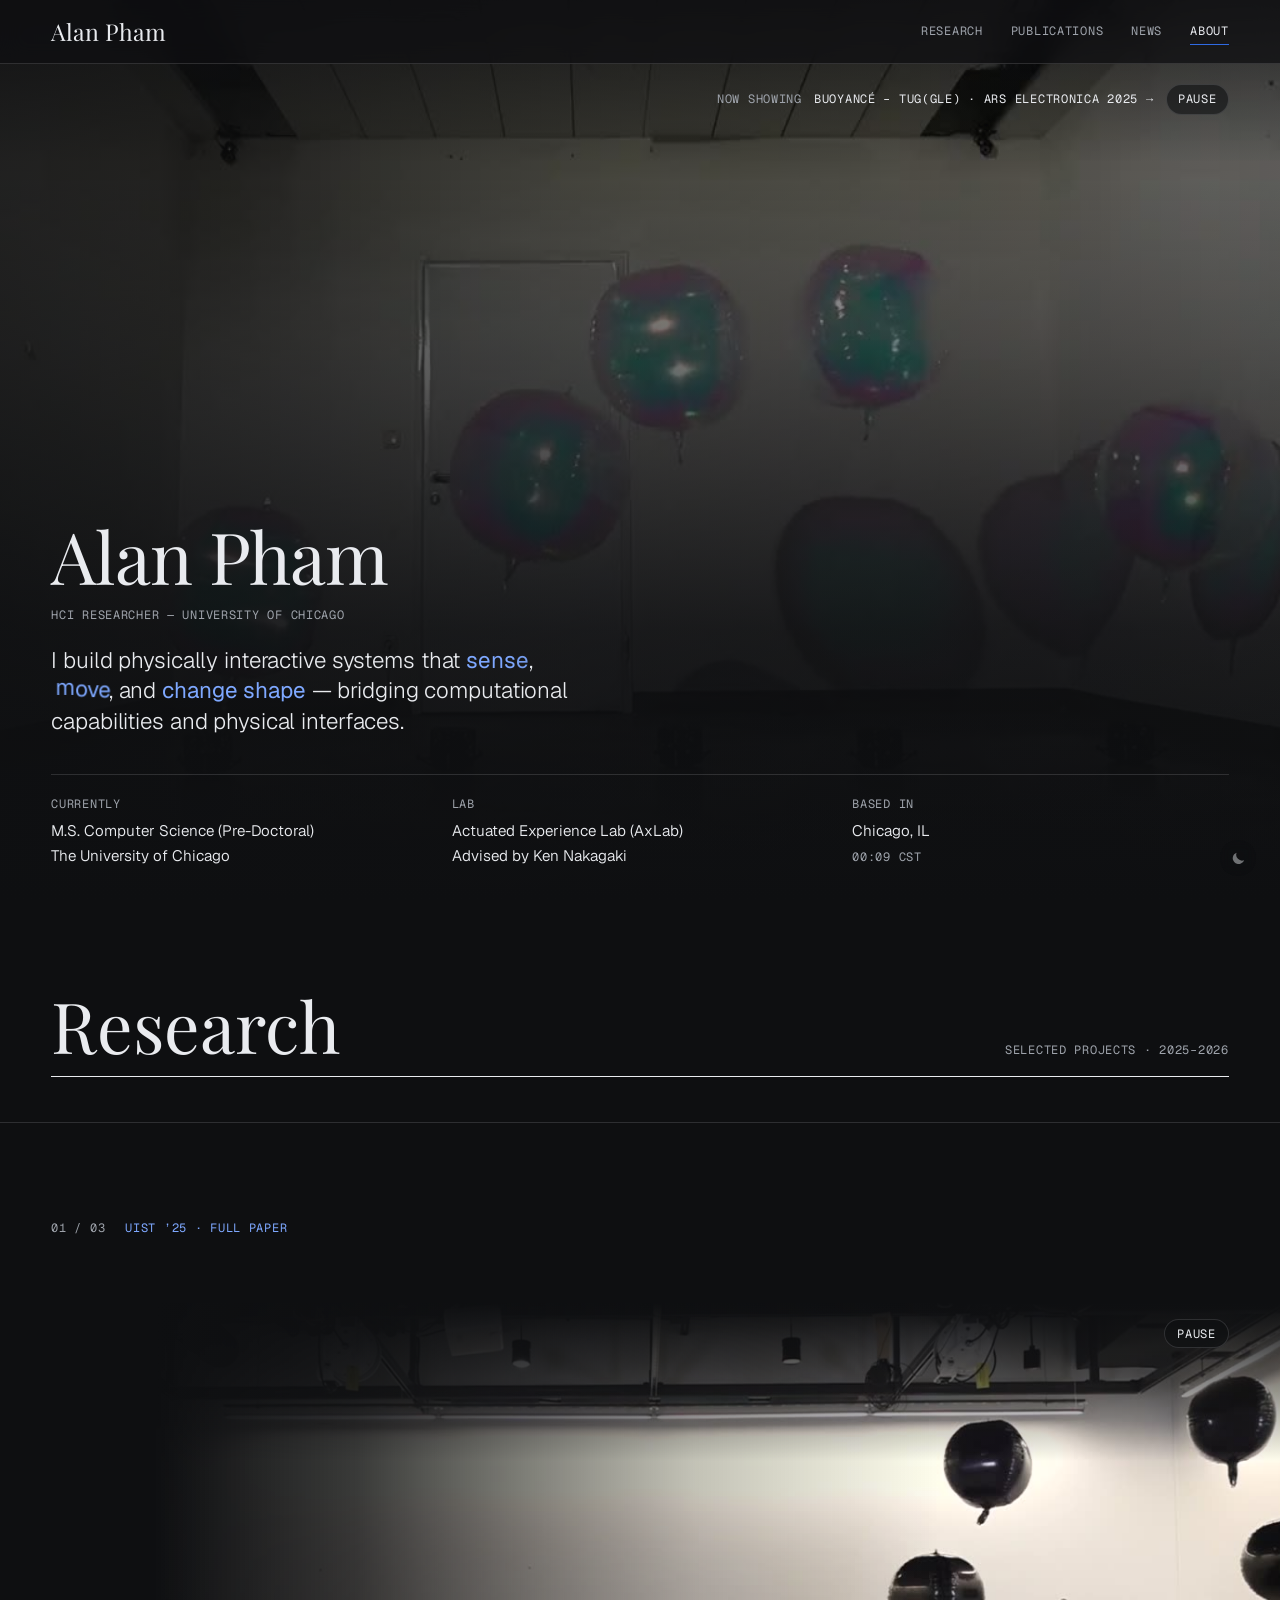
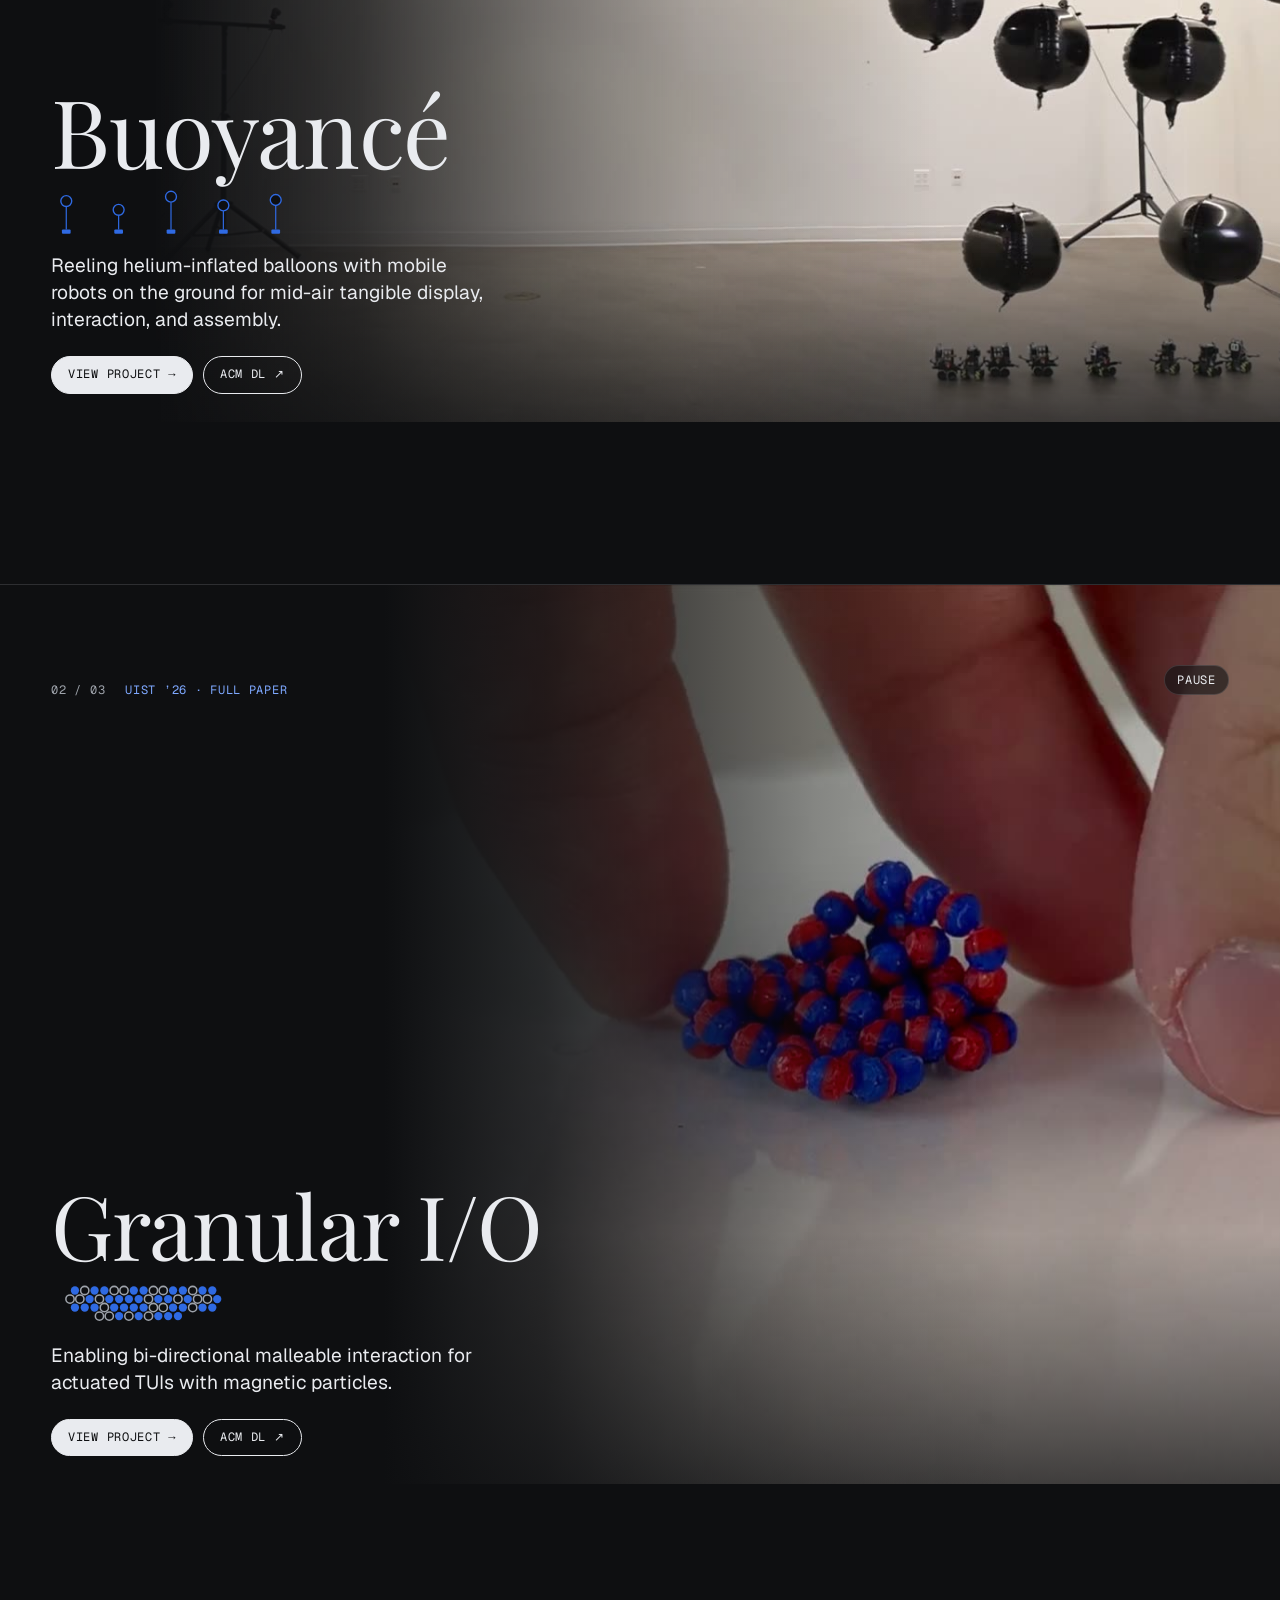
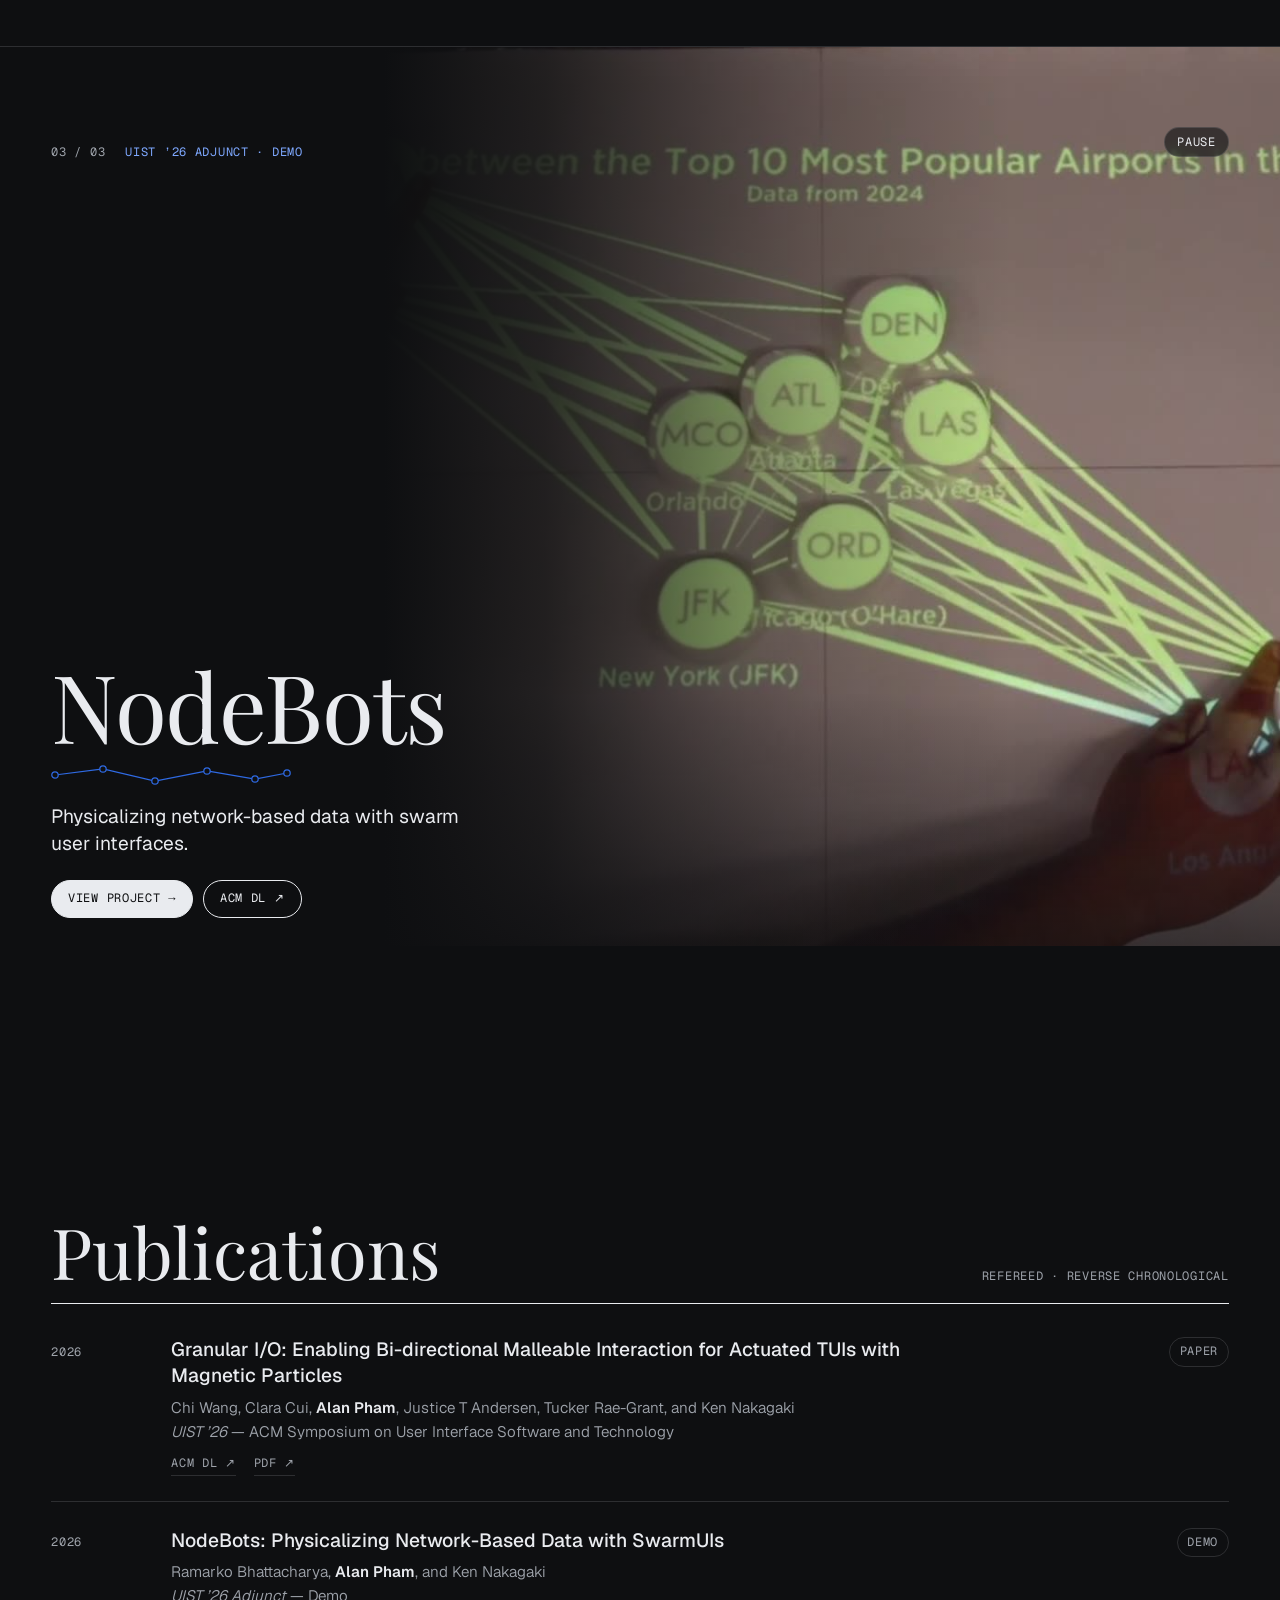
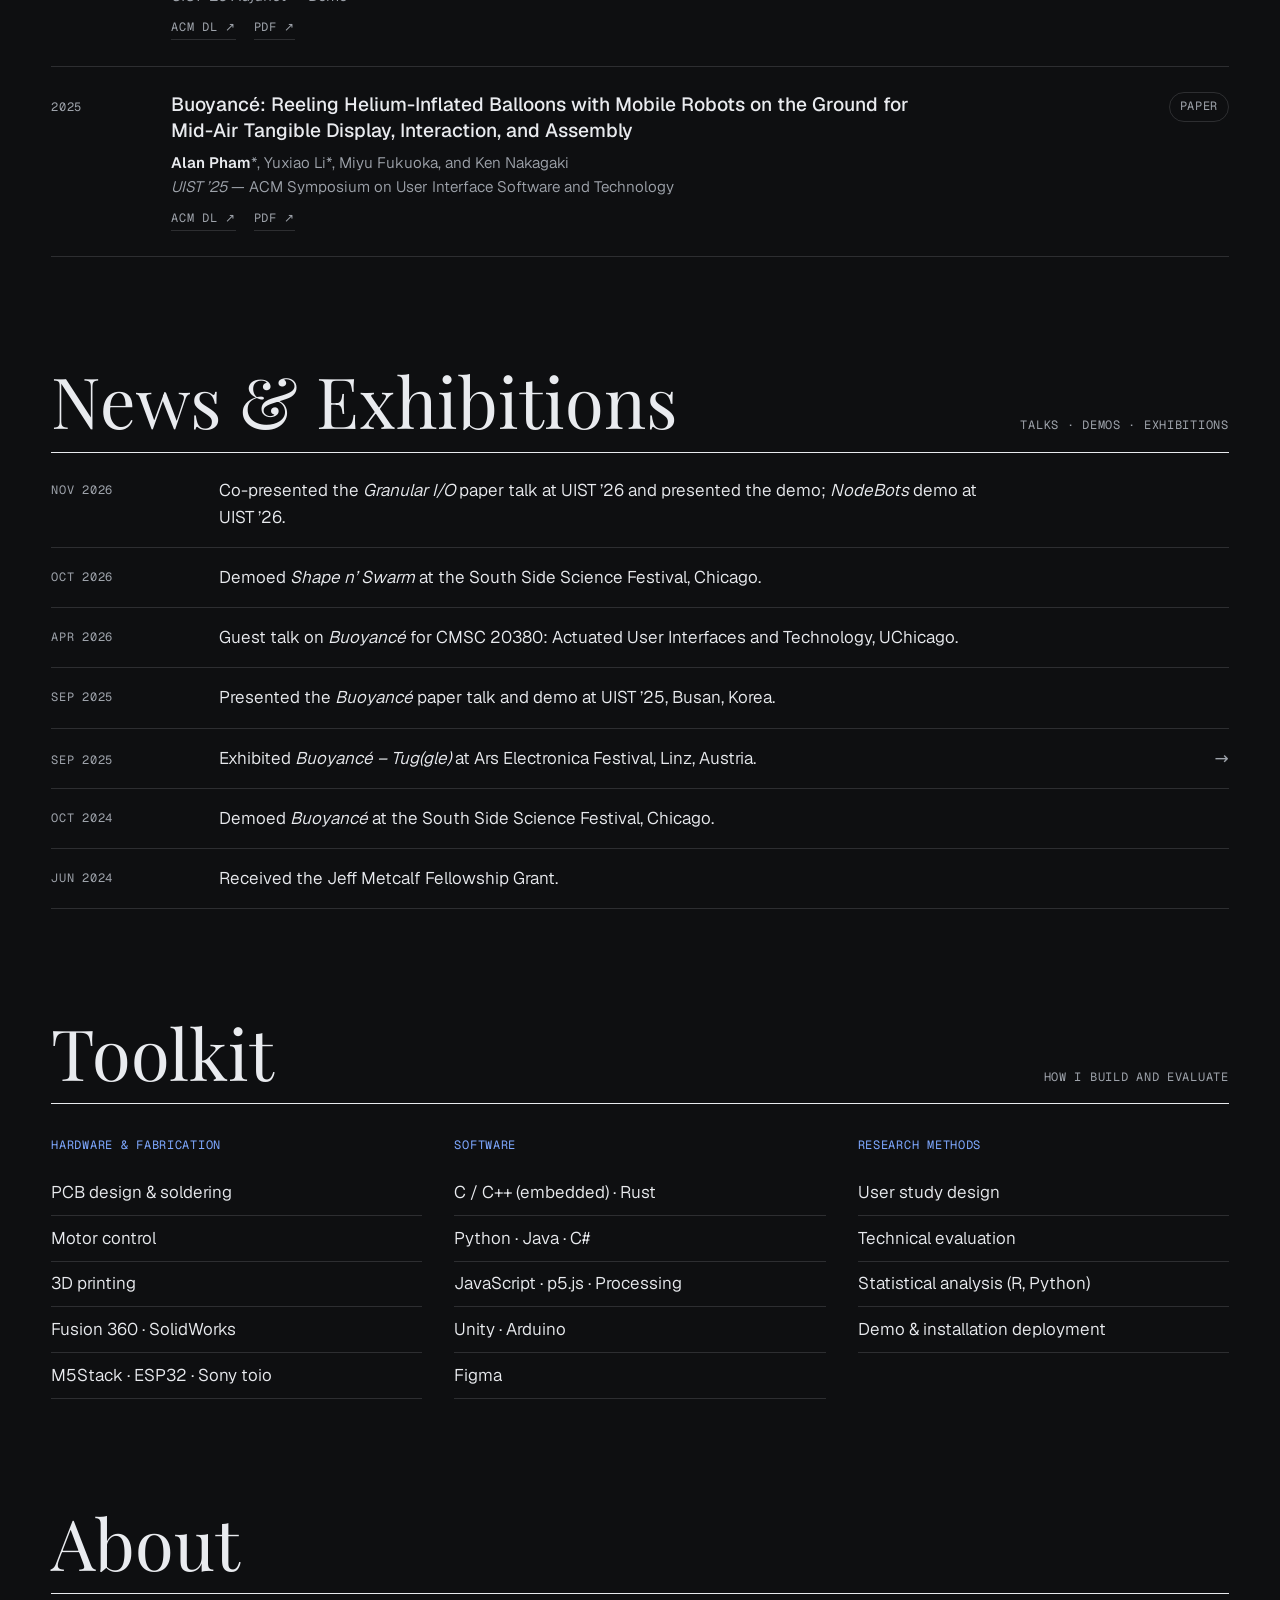
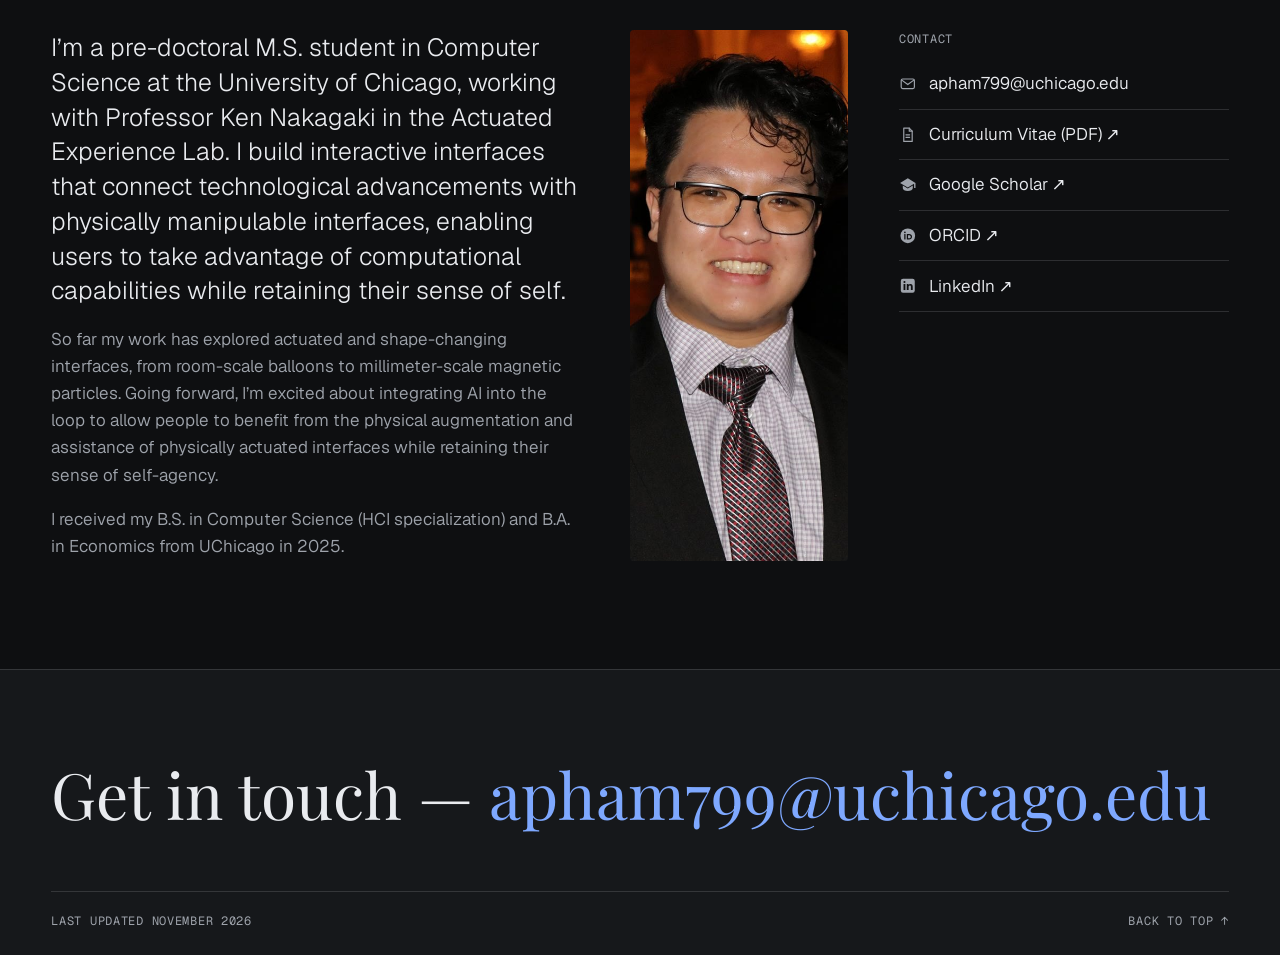
==== commit 665b84af: "Updated Terminology" ====
--- a/index.html
+++ b/index.html
@@ -277,7 +277,7 @@
           </a>
         </li>
         <li class="reveal"><span class="news__date mono">Oct 2024</span><p>Demoed <em>Buoyancé</em> at the South Side Science Festival, Chicago.</p></li>
-        <li class="reveal"><span class="news__date mono">Jun 2024</span><p>Received the Jeff Metcalf Research Fellowship.</p></li>
+        <li class="reveal"><span class="news__date mono">Jun 2024</span><p>Received the Jeff Metcalf Fellowship Grant.</p></li>
       </ul>
     </section>
 
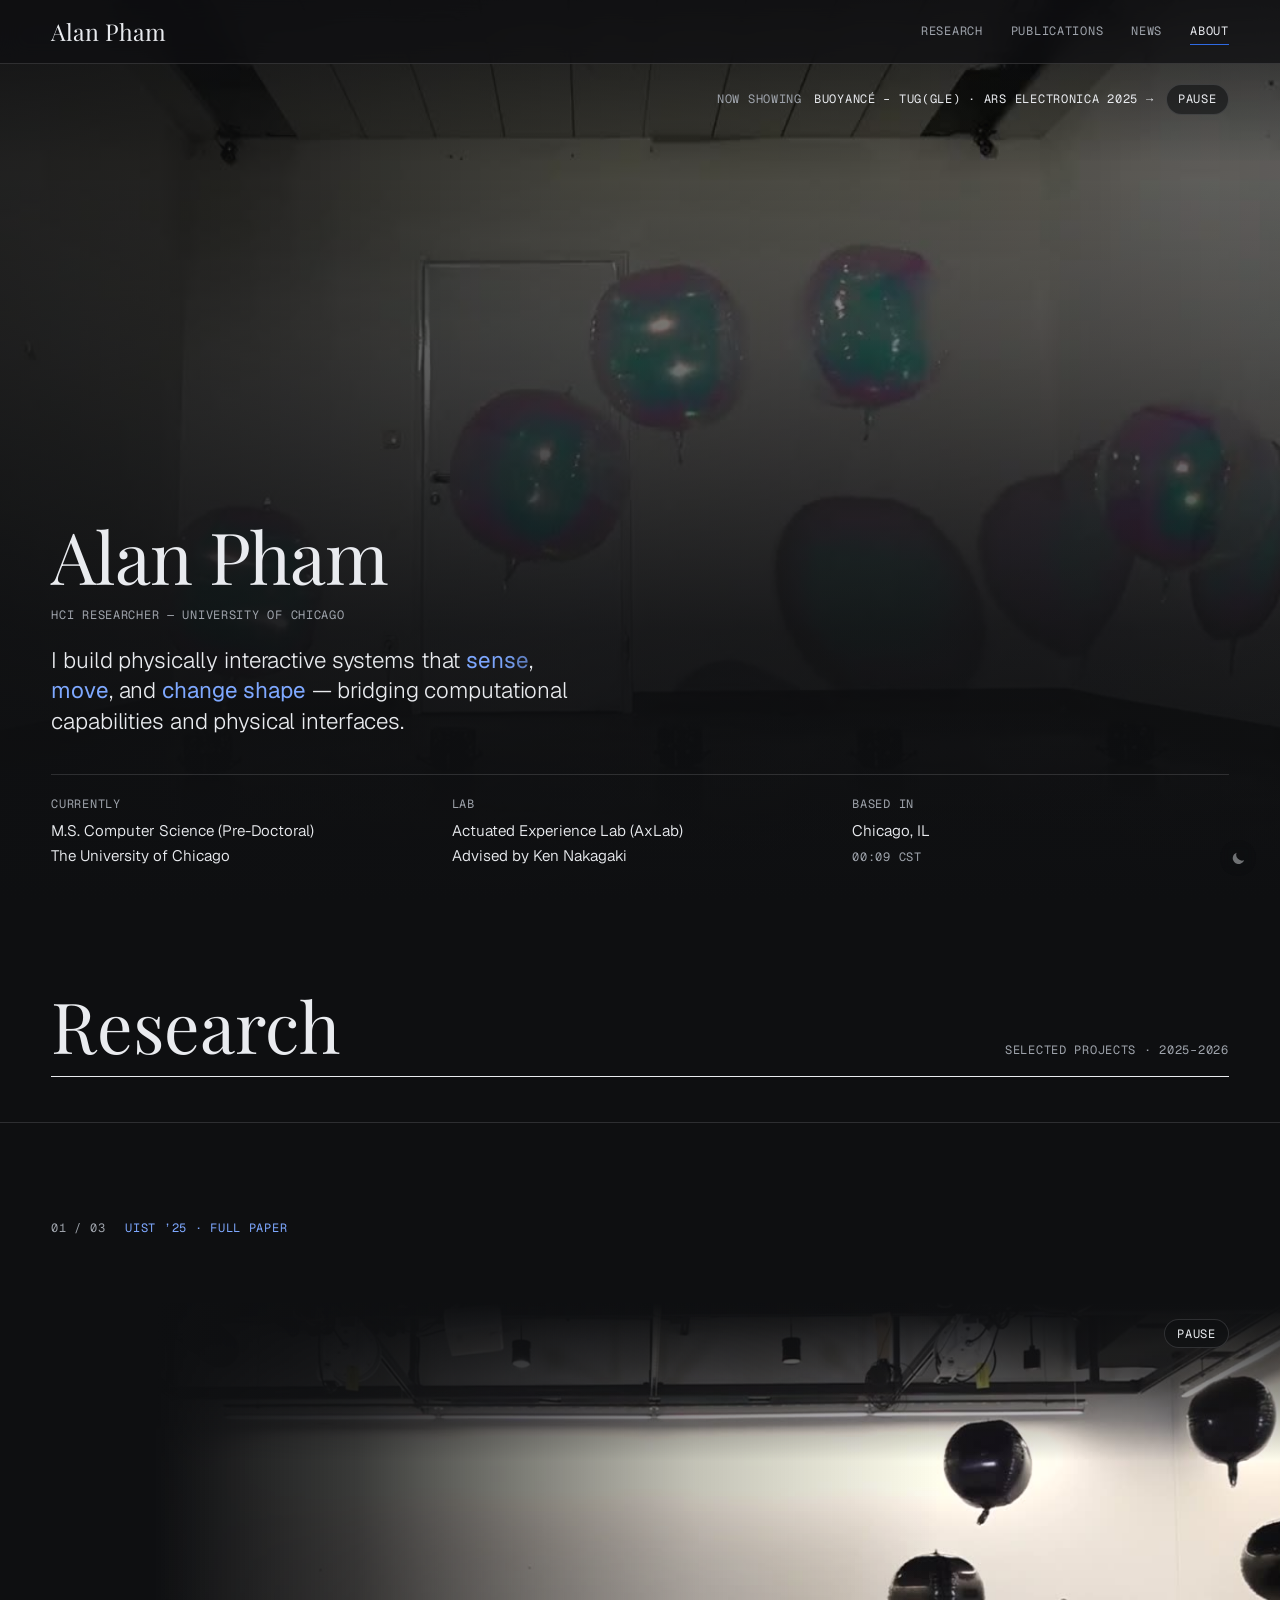
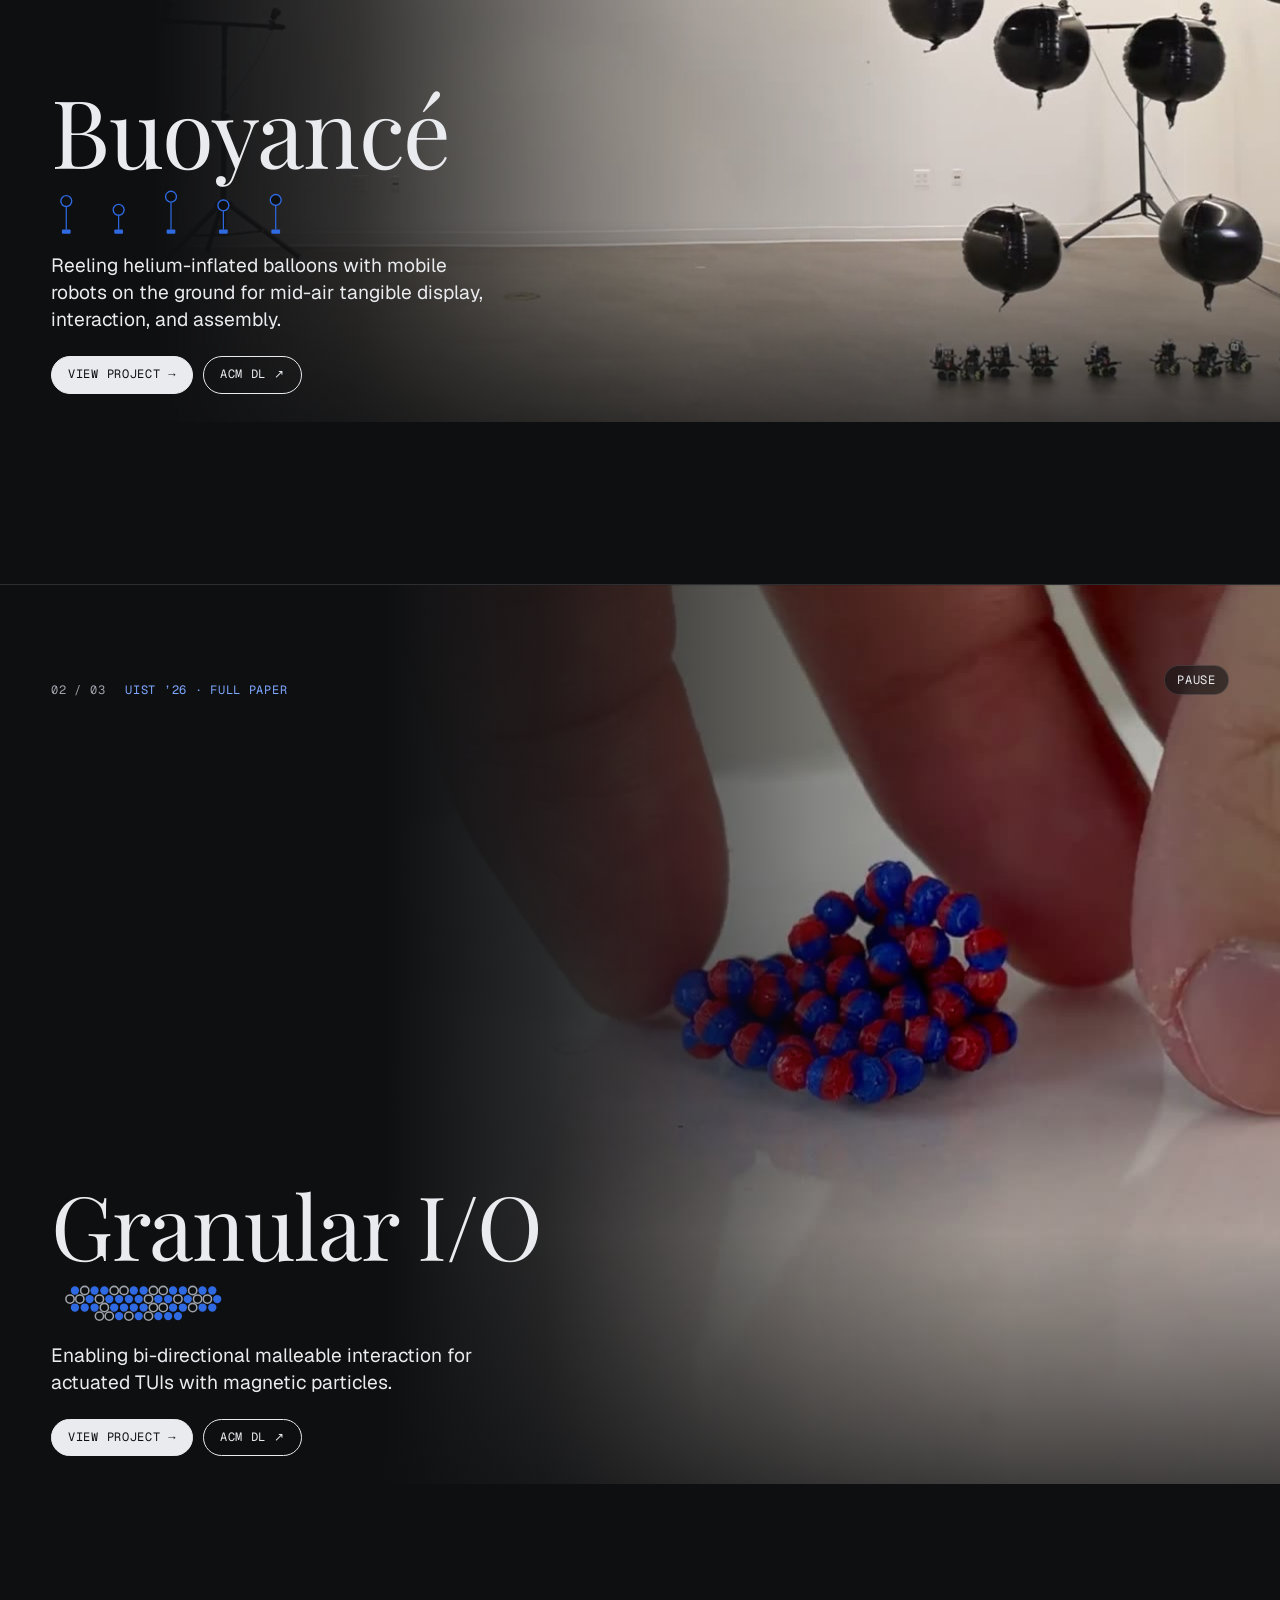
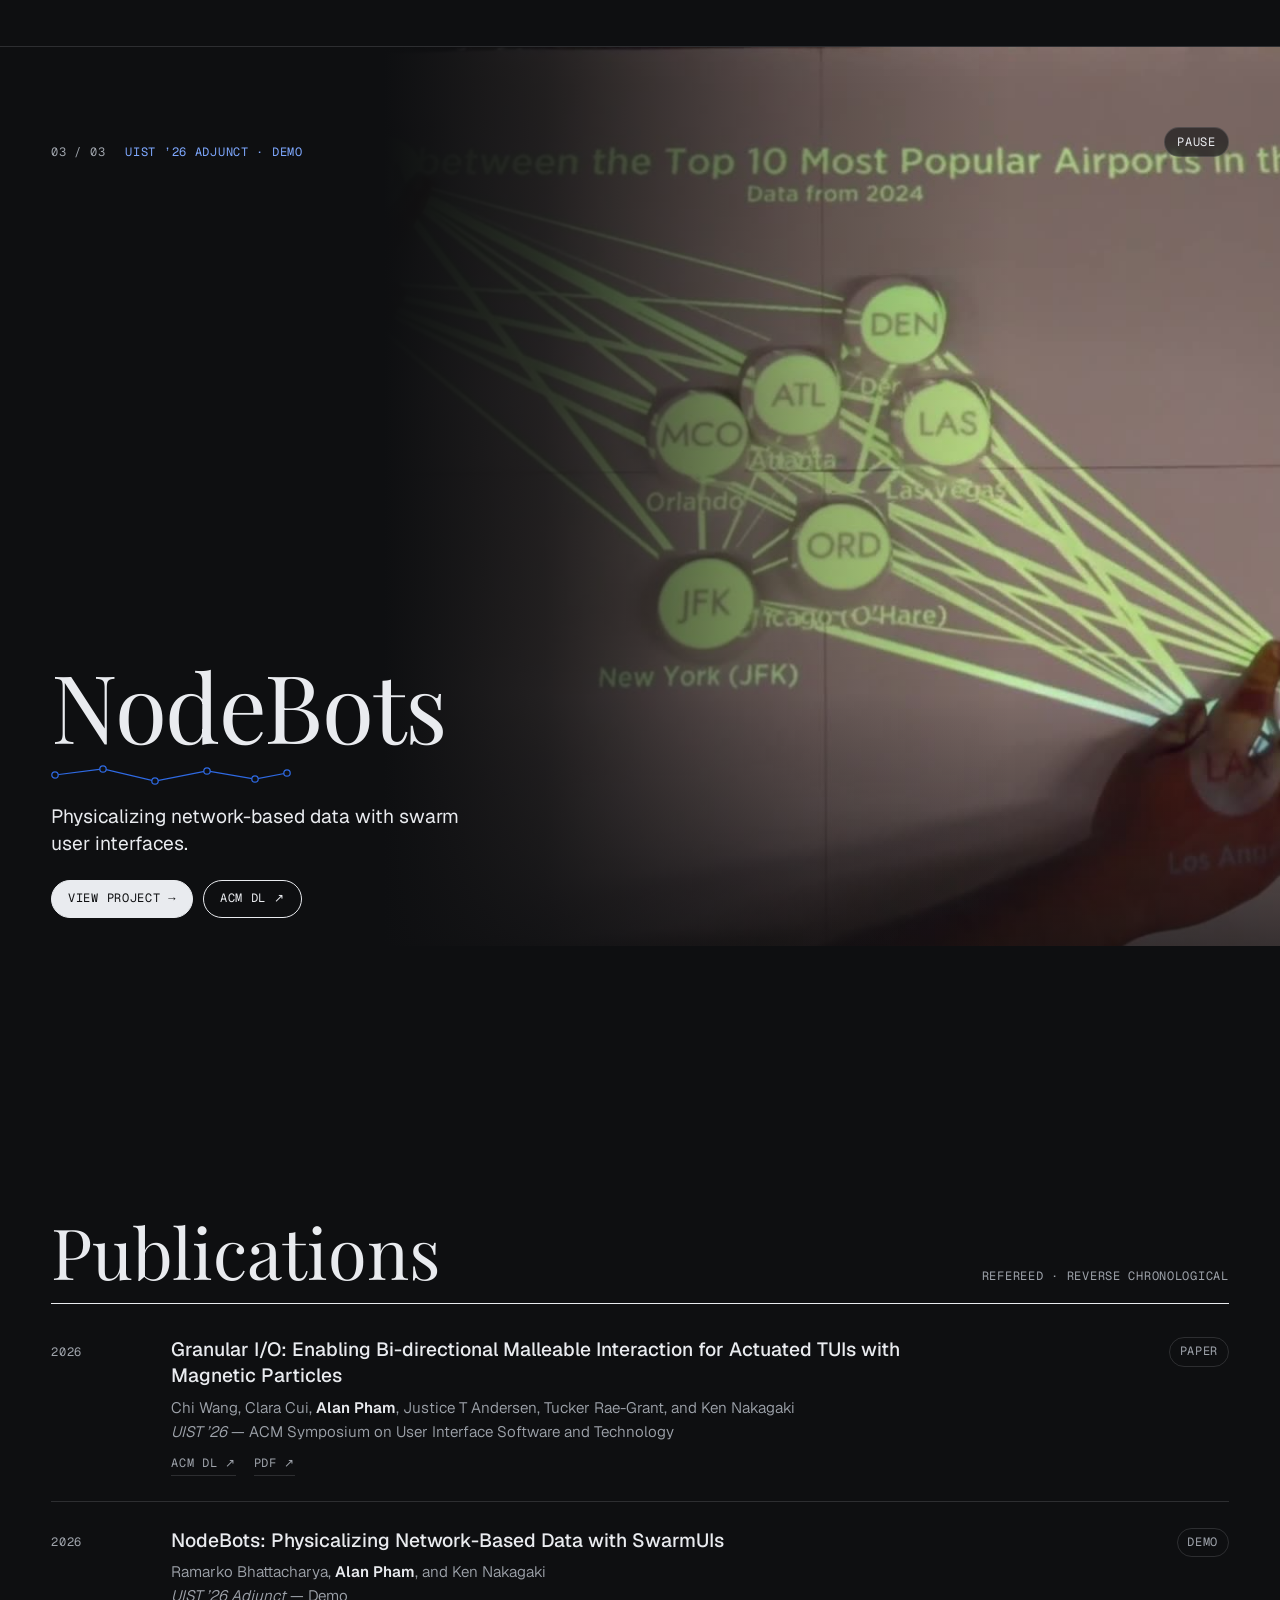
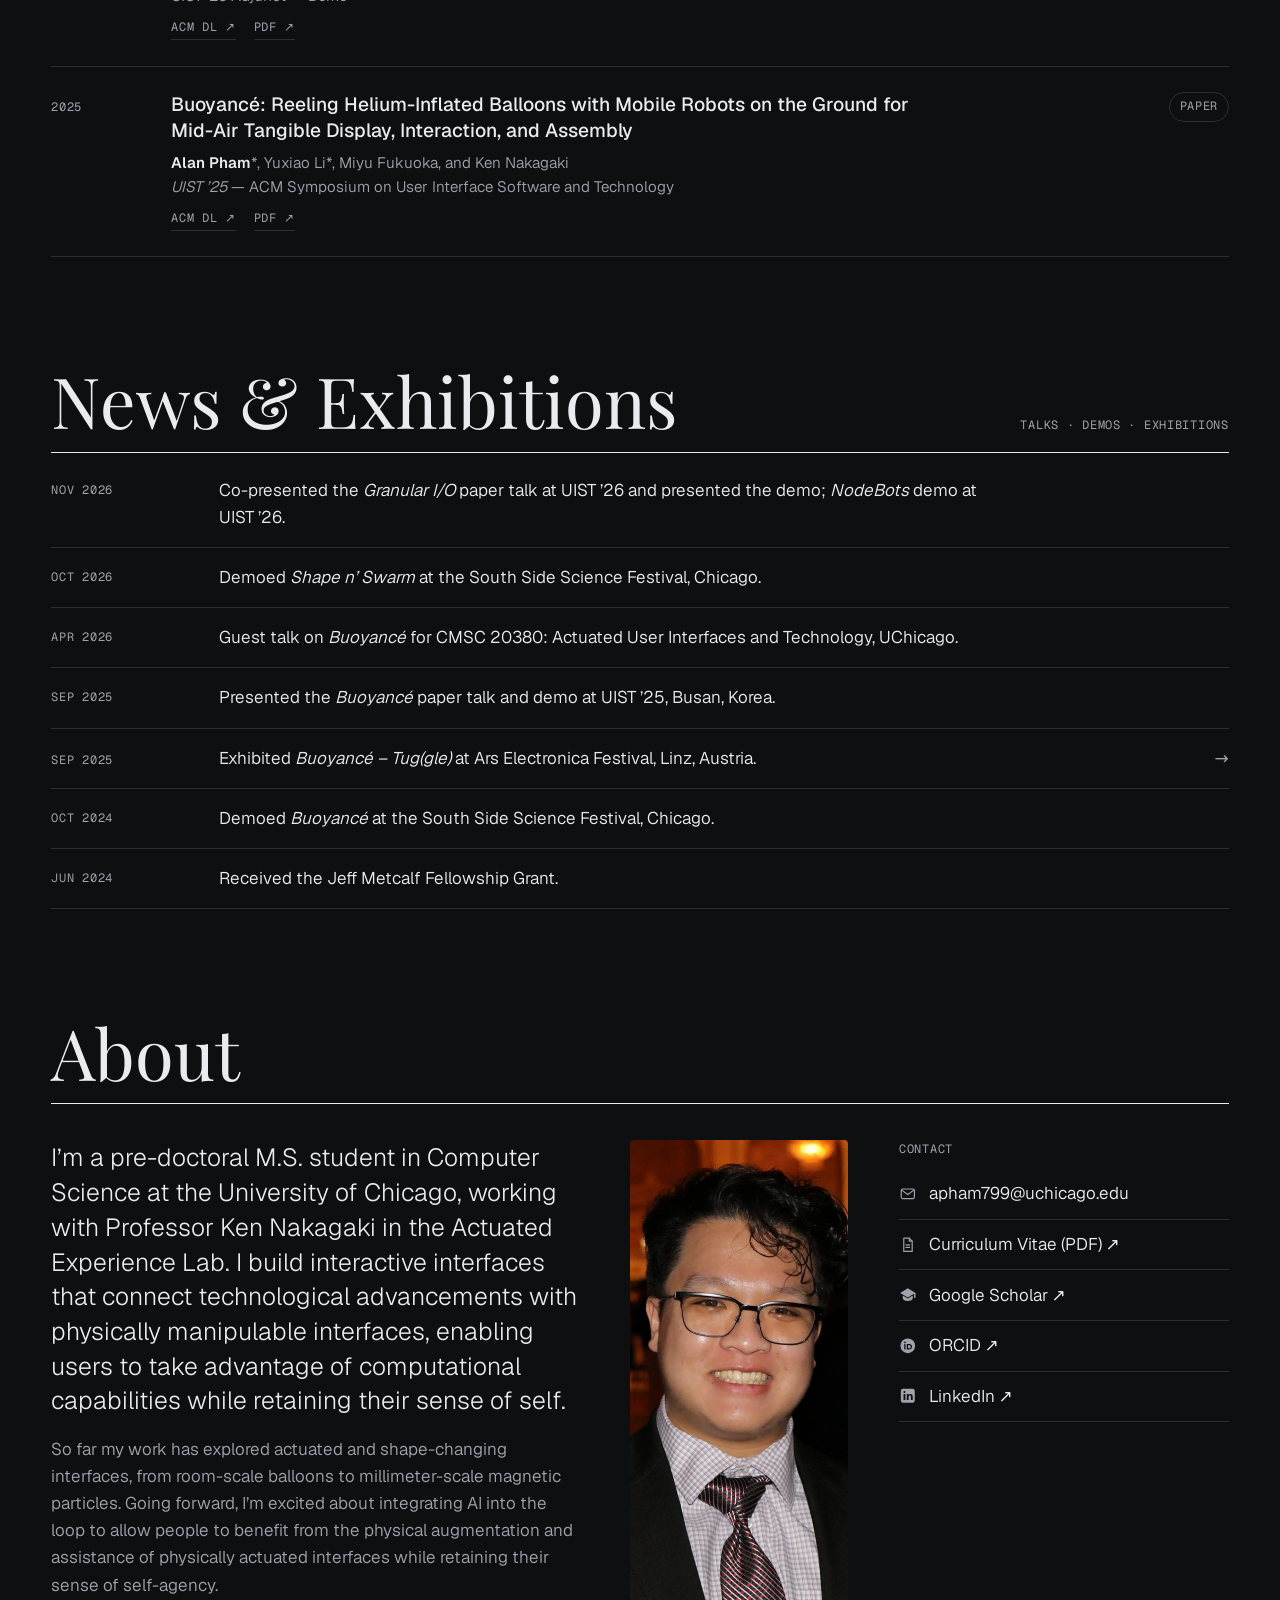
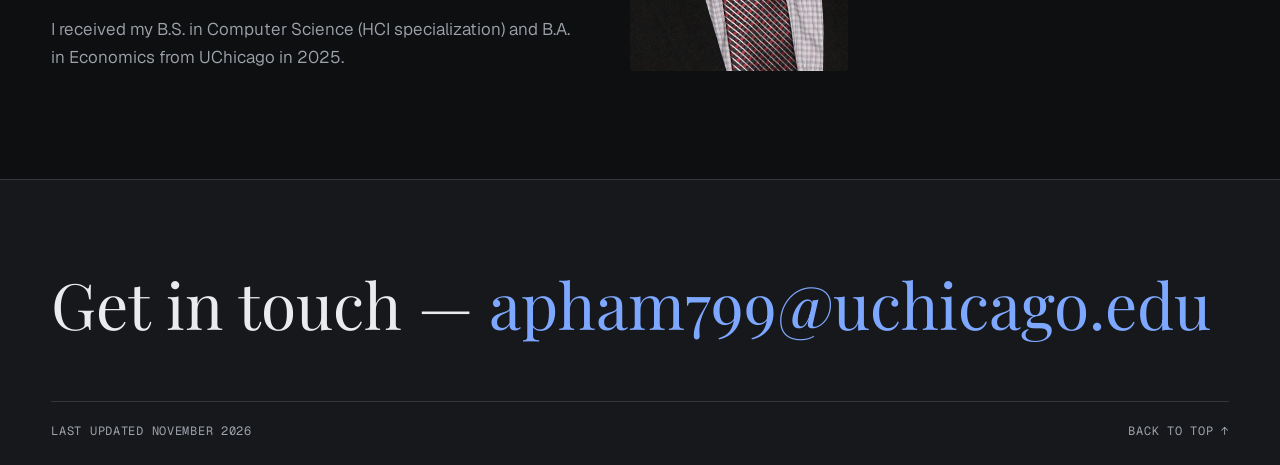
==== commit 7bb0ba7e: "removed a section" ====
--- a/index.html
+++ b/index.html
@@ -281,7 +281,7 @@
       </ul>
     </section>
 
-    <!-- ============ TOOLKIT ============ -->
+    <!-- ============ TOOLKIT (tabled for now: delete this line and the "end TOOLKIT" line to restore) ============
     <section id="toolkit" class="section">
       <header class="section__head reveal">
         <h2 class="section__title">Toolkit</h2>
@@ -303,6 +303,7 @@
         </div>
       </div>
     </section>
+    end TOOLKIT -->
 
     <!-- ============ ABOUT ============ -->
     <section id="about" class="section about">
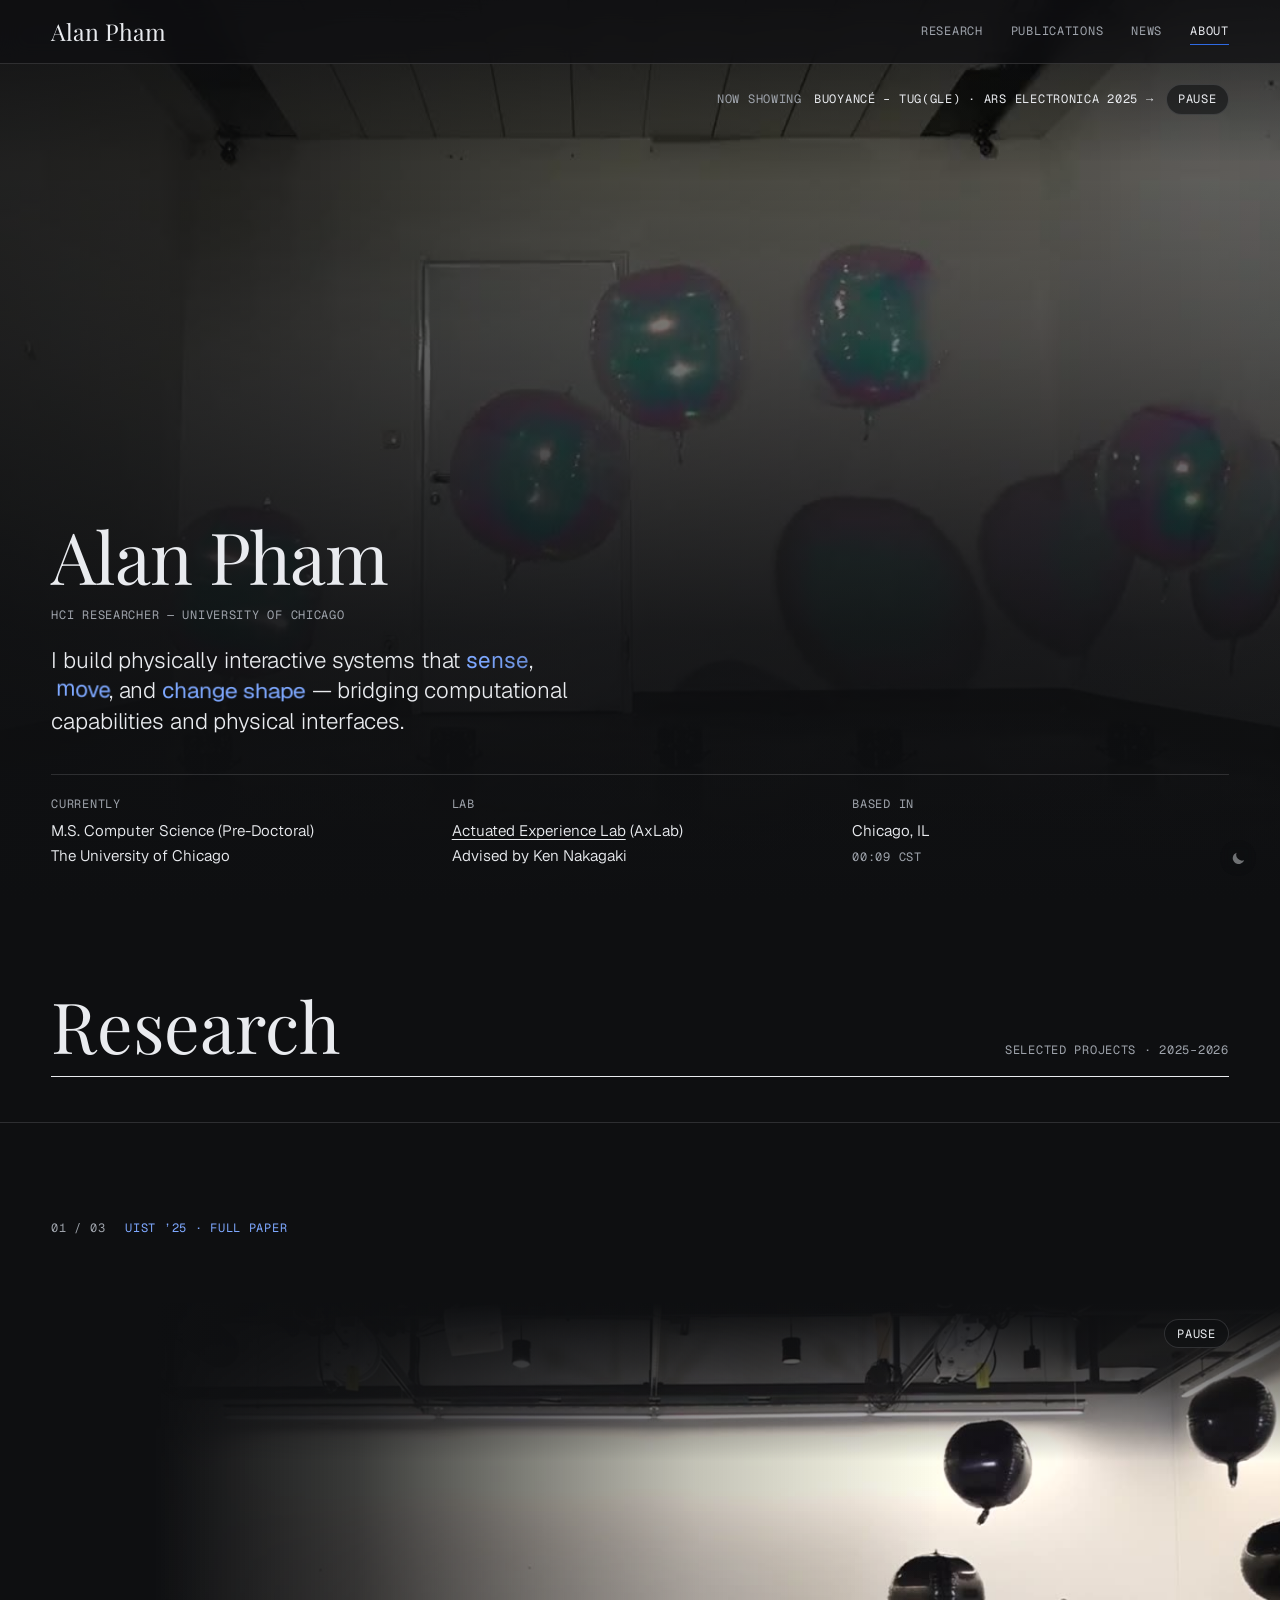
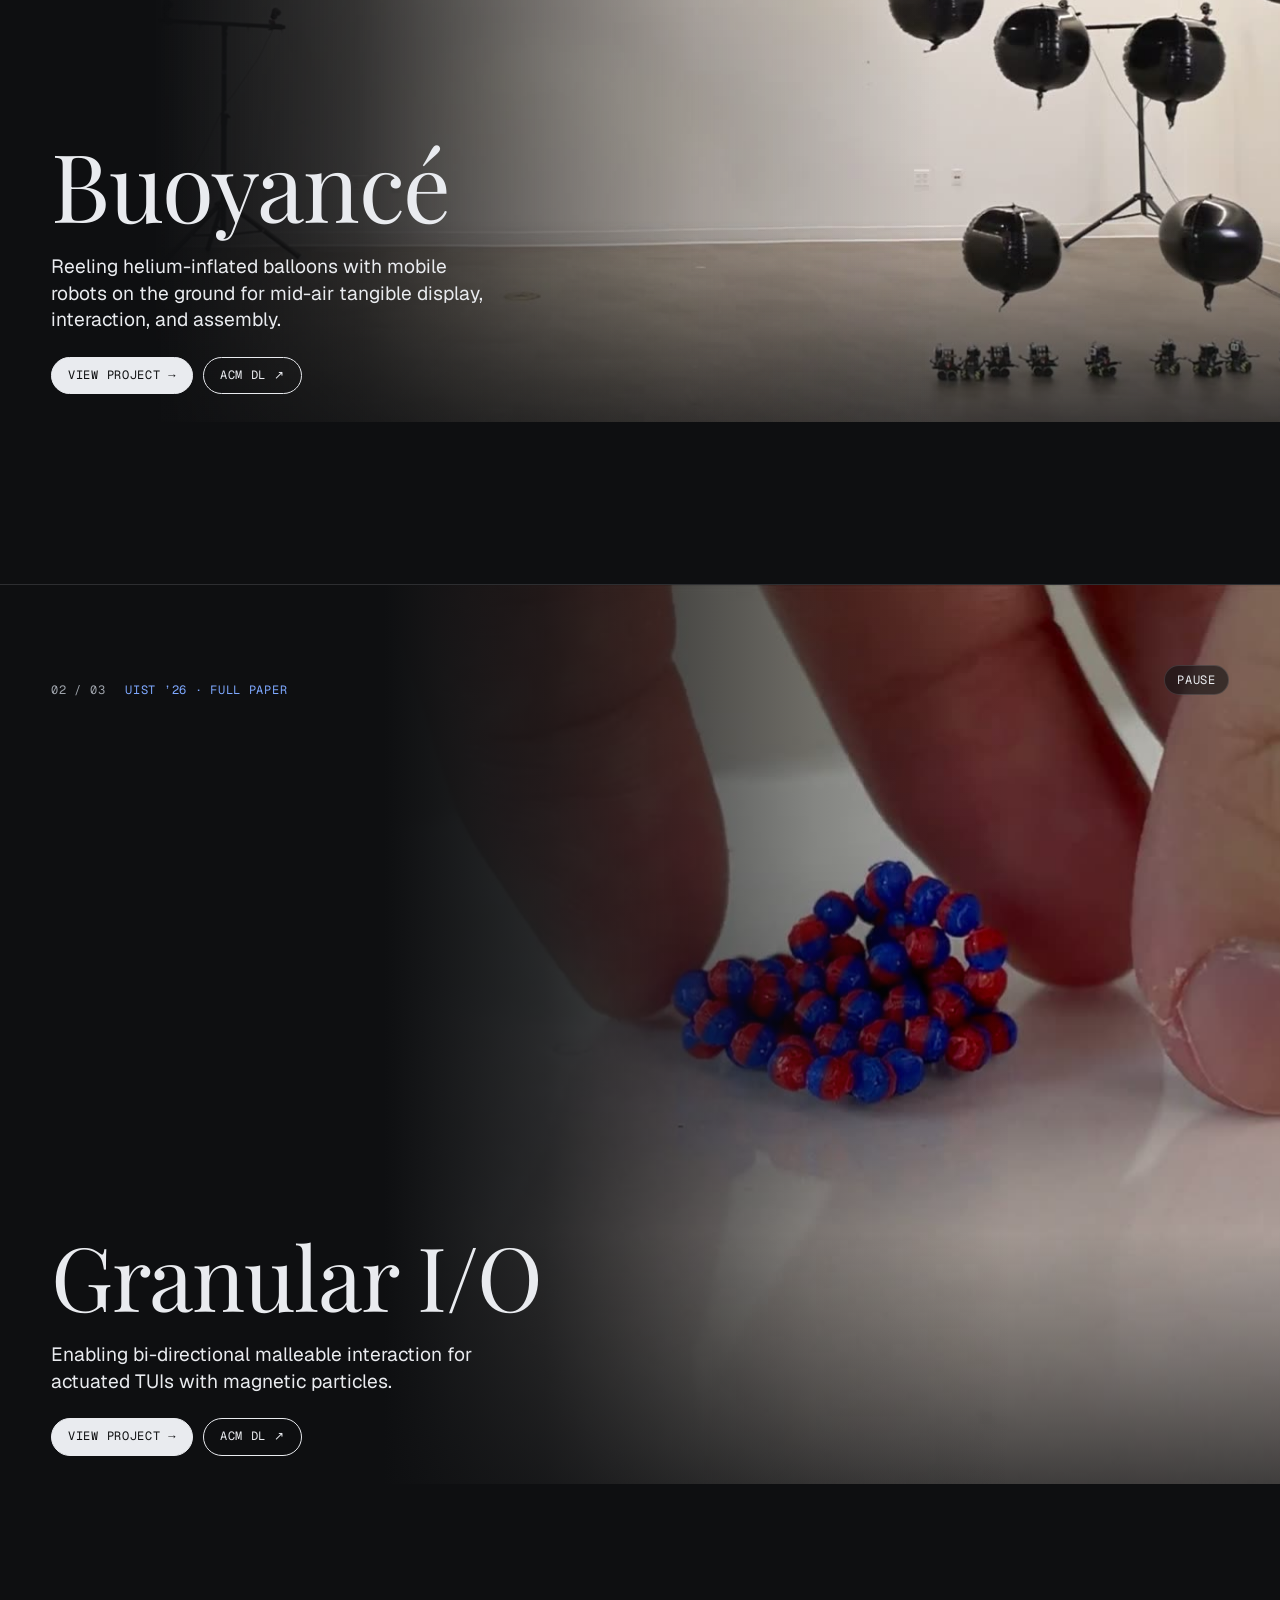
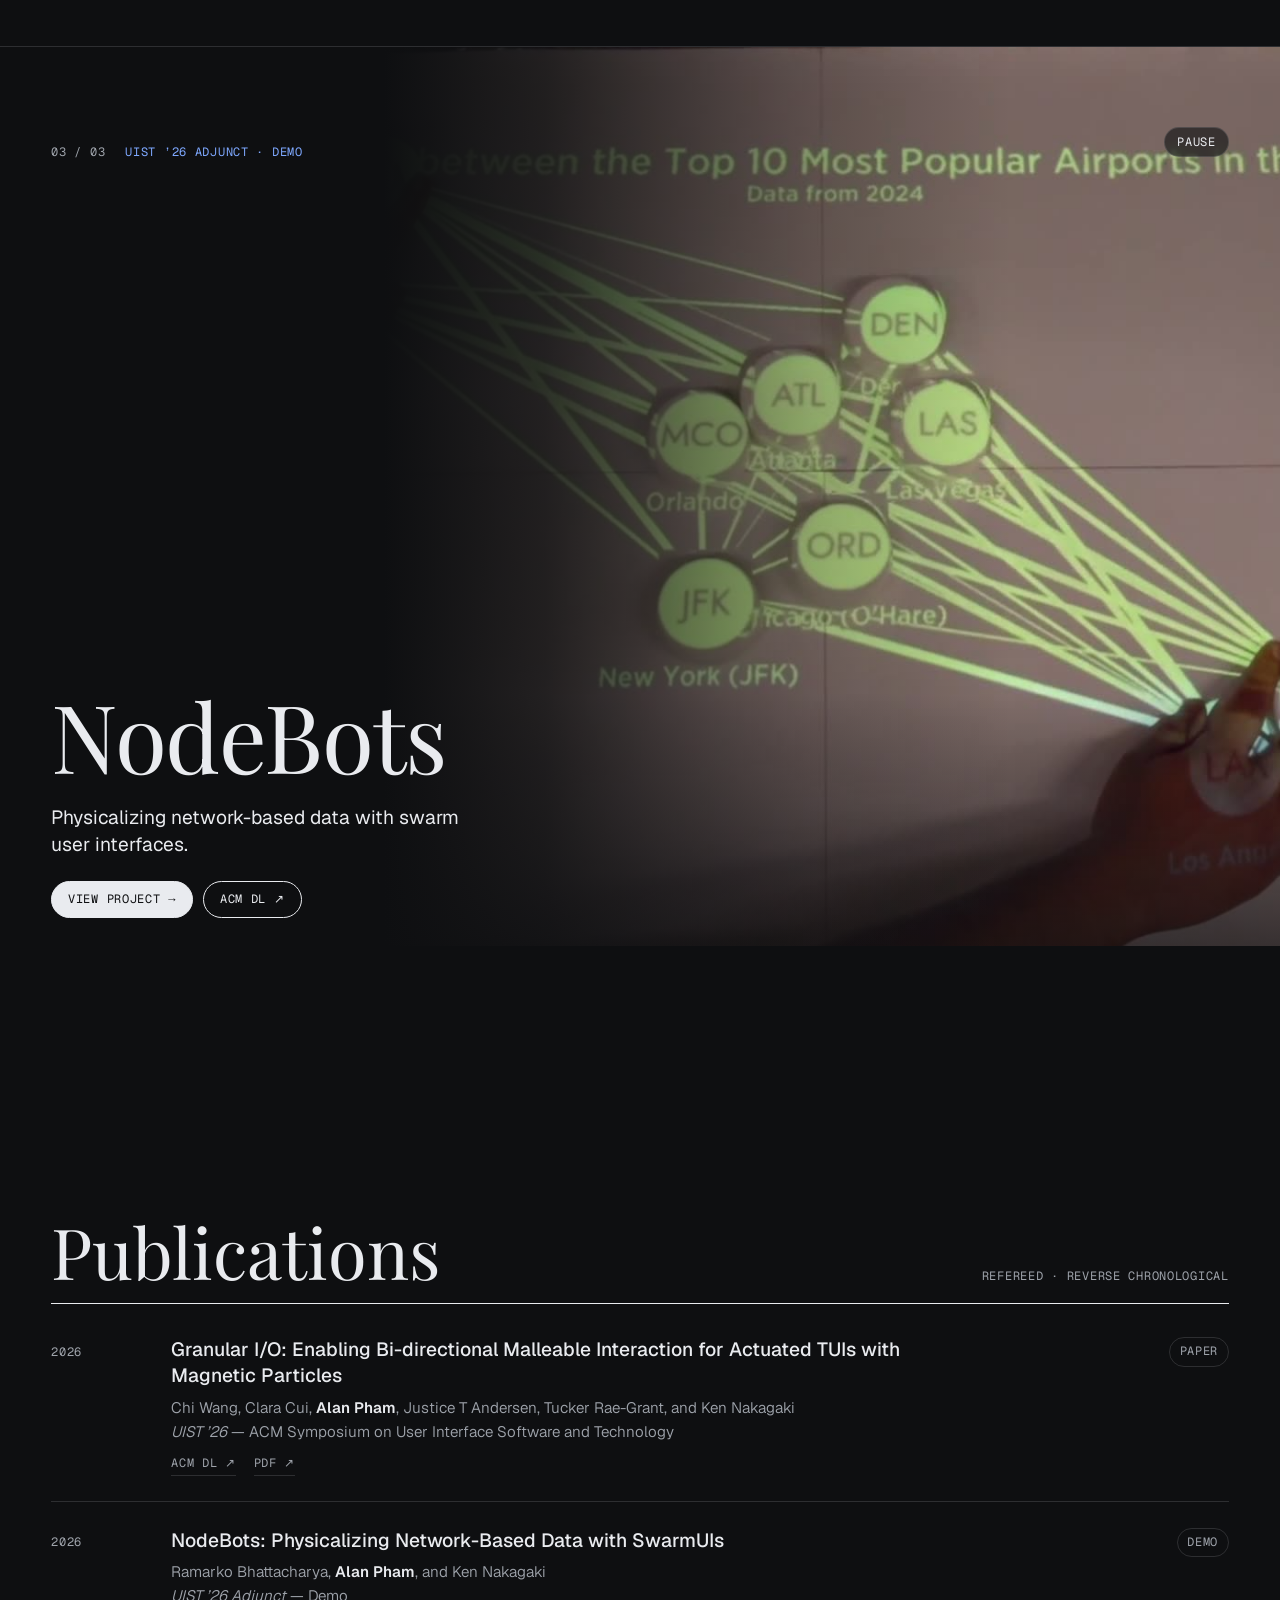
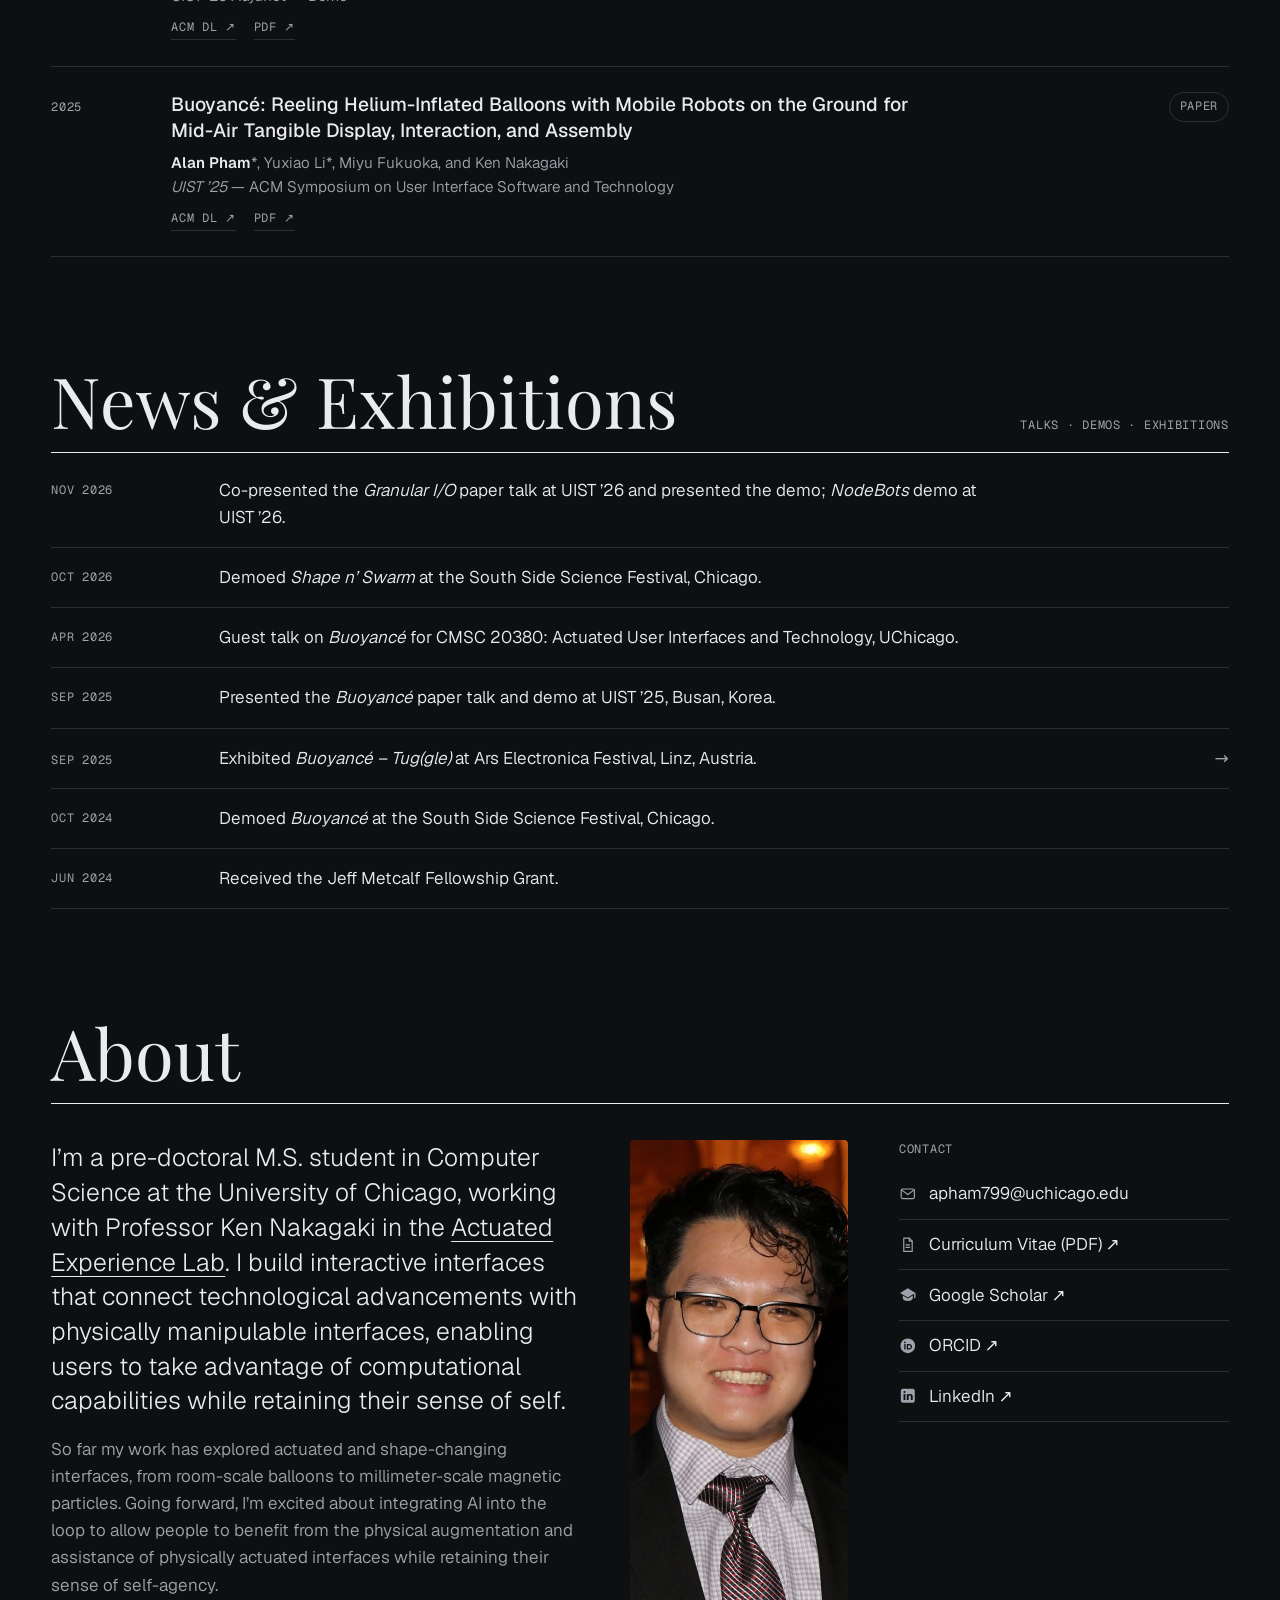
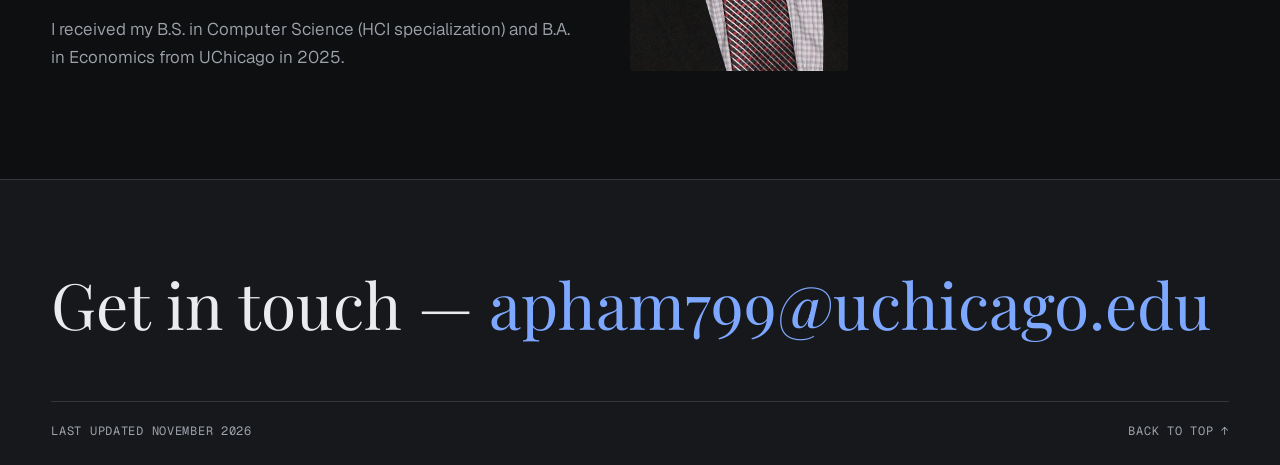
==== commit c80d5044: "Kept view buttons viewable for long and last project card has no text animation." ====
--- a/index.html
+++ b/index.html
@@ -96,7 +96,7 @@
         </div>
         <div>
           <dt class="mono">Lab</dt>
-          <dd>Actuated Experience Lab (AxLab)<br />Advised by Ken Nakagaki</dd>
+          <dd><a href="https://www.axlab.cs.uchicago.edu/" target="_blank" rel="noopener">Actuated Experience Lab</a> (AxLab)<br />Advised by Ken Nakagaki</dd>
         </div>
         <div>
           <dt class="mono">Based in</dt>
@@ -132,9 +132,6 @@
 
           <div class="project__main">
             <h2 class="project__title" style="--fit: 4.4"><a class="project__title-link" href="projects/buoyance/index.html">Buoyancé</a></h2>
-            <svg class="motif motif--buoy" viewBox="0 0 220 44" aria-hidden="true" focusable="false">
-              <g class="tether" style="--i:0"><line x1="14" y1="17" x2="14" y2="38" /><circle cx="14" cy="12" r="5" /></g><rect class="bot" x="10" y="38" width="8" height="4" rx="1" style="--i:0" /><g class="tether" style="--i:1"><line x1="62" y1="25" x2="62" y2="38" /><circle cx="62" cy="20" r="5" /></g><rect class="bot" x="58" y="38" width="8" height="4" rx="1" style="--i:1" /><g class="tether" style="--i:2"><line x1="110" y1="13" x2="110" y2="38" /><circle cx="110" cy="8" r="5" /></g><rect class="bot" x="106" y="38" width="8" height="4" rx="1" style="--i:2" /><g class="tether" style="--i:3"><line x1="158" y1="21" x2="158" y2="38" /><circle cx="158" cy="16" r="5" /></g><rect class="bot" x="154" y="38" width="8" height="4" rx="1" style="--i:3" /><g class="tether" style="--i:4"><line x1="206" y1="16" x2="206" y2="38" /><circle cx="206" cy="11" r="5" /></g><rect class="bot" x="202" y="38" width="8" height="4" rx="1" style="--i:4" />
-            </svg>
             <p class="project__sub">Reeling helium-inflated balloons with mobile robots on the ground for mid-air tangible display, interaction, and assembly.</p>
 
             <ul class="project__links mono">
@@ -165,9 +162,6 @@
 
           <div class="project__main">
             <h2 class="project__title" style="--fit: 6.35"><a class="project__title-link" href="projects/granular-io/index.html">Granular I/O</a></h2>
-            <svg class="motif motif--gran" viewBox="0 0 120 30" aria-hidden="true" focusable="false">
-              <circle class="p p--n" cx="15.6" cy="7.5" r="2.7" style="--dx:21.1px;--dy:14.7px;--d:0.04s" /><circle class="p p--s" cx="22.0" cy="7.5" r="2.7" style="--dx:-13.0px;--dy:7.3px;--d:0.28s" /><circle class="p p--n" cx="28.4" cy="7.5" r="2.7" style="--dx:-18.2px;--dy:4.0px;--d:0.05s" /><circle class="p p--n" cx="34.8" cy="7.5" r="2.7" style="--dx:10.0px;--dy:-9.5px;--d:0.12s" /><circle class="p p--s" cx="41.2" cy="7.5" r="2.7" style="--dx:32.3px;--dy:-5.5px;--d:0.22s" /><circle class="p p--s" cx="47.6" cy="7.5" r="2.7" style="--dx:40.2px;--dy:6.1px;--d:0.16s" /><circle class="p p--n" cx="54.0" cy="7.5" r="2.7" style="--dx:19.7px;--dy:9.0px;--d:0.45s" /><circle class="p p--n" cx="60.4" cy="7.5" r="2.7" style="--dx:-31.3px;--dy:-8.8px;--d:0.20s" /><circle class="p p--s" cx="66.8" cy="7.5" r="2.7" style="--dx:18.2px;--dy:3.8px;--d:0.11s" /><circle class="p p--s" cx="73.2" cy="7.5" r="2.7" style="--dx:-24.1px;--dy:5.9px;--d:0.32s" /><circle class="p p--n" cx="79.6" cy="7.5" r="2.7" style="--dx:-12.4px;--dy:19.1px;--d:0.38s" /><circle class="p p--n" cx="86.0" cy="7.5" r="2.7" style="--dx:-29.2px;--dy:-7.4px;--d:0.48s" /><circle class="p p--s" cx="92.4" cy="7.5" r="2.7" style="--dx:-10.7px;--dy:22.1px;--d:0.06s" /><circle class="p p--n" cx="98.8" cy="7.5" r="2.7" style="--dx:1.0px;--dy:-11.1px;--d:0.27s" /><circle class="p p--n" cx="105.2" cy="7.5" r="2.7" style="--dx:-19.4px;--dy:-17.2px;--d:0.32s" /><circle class="p p--s" cx="12.4" cy="13.1" r="2.7" style="--dx:-14.6px;--dy:17.3px;--d:0.33s" /><circle class="p p--s" cx="18.8" cy="13.1" r="2.7" style="--dx:-40.0px;--dy:5.6px;--d:0.52s" /><circle class="p p--n" cx="25.2" cy="13.1" r="2.7" style="--dx:-10.1px;--dy:-8.5px;--d:0.39s" /><circle class="p p--s" cx="31.6" cy="13.1" r="2.7" style="--dx:41.0px;--dy:-0.9px;--d:0.16s" /><circle class="p p--n" cx="38.0" cy="13.1" r="2.7" style="--dx:-9.1px;--dy:-8.1px;--d:0.25s" /><circle class="p p--n" cx="44.4" cy="13.1" r="2.7" style="--dx:14.6px;--dy:6.6px;--d:0.42s" /><circle class="p p--n" cx="50.8" cy="13.1" r="2.7" style="--dx:0.4px;--dy:14.5px;--d:0.48s" /><circle class="p p--n" cx="57.2" cy="13.1" r="2.7" style="--dx:-31.7px;--dy:5.2px;--d:0.49s" /><circle class="p p--s" cx="63.6" cy="13.1" r="2.7" style="--dx:16.9px;--dy:-9.7px;--d:0.23s" /><circle class="p p--n" cx="70.0" cy="13.1" r="2.7" style="--dx:33.5px;--dy:-14.9px;--d:0.08s" /><circle class="p p--n" cx="76.4" cy="13.1" r="2.7" style="--dx:2.8px;--dy:12.2px;--d:0.27s" /><circle class="p p--s" cx="82.8" cy="13.1" r="2.7" style="--dx:-1.4px;--dy:9.0px;--d:0.23s" /><circle class="p p--n" cx="89.2" cy="13.1" r="2.7" style="--dx:-40.9px;--dy:-9.0px;--d:0.38s" /><circle class="p p--s" cx="95.6" cy="13.1" r="2.7" style="--dx:-27.3px;--dy:-12.4px;--d:0.03s" /><circle class="p p--s" cx="102.0" cy="13.1" r="2.7" style="--dx:8.0px;--dy:-20.9px;--d:0.44s" /><circle class="p p--n" cx="108.4" cy="13.1" r="2.7" style="--dx:-16.8px;--dy:6.2px;--d:0.35s" /><circle class="p p--n" cx="15.6" cy="18.6" r="2.7" style="--dx:21.7px;--dy:4.9px;--d:0.09s" /><circle class="p p--n" cx="22.0" cy="18.6" r="2.7" style="--dx:17.0px;--dy:2.9px;--d:0.08s" /><circle class="p p--n" cx="28.4" cy="18.6" r="2.7" style="--dx:-12.3px;--dy:7.1px;--d:0.48s" /><circle class="p p--s" cx="34.8" cy="18.6" r="2.7" style="--dx:14.9px;--dy:10.1px;--d:0.19s" /><circle class="p p--n" cx="41.2" cy="18.6" r="2.7" style="--dx:29.9px;--dy:14.6px;--d:0.55s" /><circle class="p p--n" cx="47.6" cy="18.6" r="2.7" style="--dx:-20.3px;--dy:1.0px;--d:0.06s" /><circle class="p p--n" cx="54.0" cy="18.6" r="2.7" style="--dx:-3.8px;--dy:20.5px;--d:0.09s" /><circle class="p p--n" cx="60.4" cy="18.6" r="2.7" style="--dx:31.2px;--dy:-5.0px;--d:0.08s" /><circle class="p p--s" cx="66.8" cy="18.6" r="2.7" style="--dx:32.3px;--dy:2.8px;--d:0.54s" /><circle class="p p--s" cx="73.2" cy="18.6" r="2.7" style="--dx:-8.4px;--dy:-11.9px;--d:0.20s" /><circle class="p p--n" cx="79.6" cy="18.6" r="2.7" style="--dx:4.5px;--dy:-16.3px;--d:0.43s" /><circle class="p p--n" cx="86.0" cy="18.6" r="2.7" style="--dx:6.9px;--dy:20.1px;--d:0.54s" /><circle class="p p--s" cx="92.4" cy="18.6" r="2.7" style="--dx:14.1px;--dy:-19.2px;--d:0.41s" /><circle class="p p--n" cx="98.8" cy="18.6" r="2.7" style="--dx:-27.8px;--dy:-1.5px;--d:0.02s" /><circle class="p p--n" cx="105.2" cy="18.6" r="2.7" style="--dx:-4.6px;--dy:12.4px;--d:0.38s" /><circle class="p p--s" cx="31.6" cy="24.2" r="2.7" style="--dx:-41.8px;--dy:7.2px;--d:0.54s" /><circle class="p p--s" cx="38.0" cy="24.2" r="2.7" style="--dx:-15.9px;--dy:9.1px;--d:0.12s" /><circle class="p p--n" cx="44.4" cy="24.2" r="2.7" style="--dx:10.0px;--dy:17.0px;--d:0.50s" /><circle class="p p--s" cx="50.8" cy="24.2" r="2.7" style="--dx:-36.0px;--dy:2.3px;--d:0.44s" /><circle class="p p--n" cx="57.2" cy="24.2" r="2.7" style="--dx:-23.2px;--dy:-18.4px;--d:0.43s" /><circle class="p p--s" cx="63.6" cy="24.2" r="2.7" style="--dx:-22.8px;--dy:1.6px;--d:0.43s" /><circle class="p p--n" cx="70.0" cy="24.2" r="2.7" style="--dx:14.2px;--dy:-21.5px;--d:0.22s" /><circle class="p p--n" cx="76.4" cy="24.2" r="2.7" style="--dx:36.2px;--dy:-6.3px;--d:0.09s" /><circle class="p p--n" cx="82.8" cy="24.2" r="2.7" style="--dx:25.2px;--dy:17.6px;--d:0.44s" />
-            </svg>
             <p class="project__sub">Enabling bi-directional malleable interaction for actuated TUIs with magnetic particles.</p>
 
             <ul class="project__links mono">
@@ -198,11 +192,6 @@
 
           <div class="project__main">
             <h2 class="project__title" style="--fit: 4.35"><a class="project__title-link" href="projects/nodebots/index.html">NodeBots</a></h2>
-            <svg class="netline" viewBox="0 0 240 24" aria-hidden="true" focusable="false">
-              <path d="M4 12 L52 6 L104 18 L156 8 L204 16 L236 10" />
-              <circle cx="4" cy="12" r="3.2" /><circle cx="52" cy="6" r="3.2" /><circle cx="104" cy="18" r="3.2" />
-              <circle cx="156" cy="8" r="3.2" /><circle cx="204" cy="16" r="3.2" /><circle cx="236" cy="10" r="3.2" />
-            </svg>
             <p class="project__sub">Physicalizing network-based data with swarm user interfaces.</p>
 
             <ul class="project__links mono">
@@ -315,7 +304,7 @@
         <div class="about__text reveal">
           <p class="about__lead">
             I&rsquo;m a pre-doctoral M.S. student in Computer Science at the University of Chicago, working with Professor
-            Ken Nakagaki in the Actuated Experience Lab. I build interactive interfaces that connect technological advancements
+            Ken Nakagaki in the <a href="https://www.axlab.cs.uchicago.edu/" target="_blank" rel="noopener">Actuated Experience Lab</a>. I build interactive interfaces that connect technological advancements
             with physically manipulable interfaces, enabling users to take advantage of computational capabilities while retaining
             their sense of self.
           </p>
--- a/assets/css/style.css
+++ b/assets/css/style.css
@@ -265,7 +265,7 @@
 }
 .hero__now-toggle:hover { border-color: var(--fg-2); }
 @media (max-width: 900px) {
-  .project__body { transform: none; opacity: 1; }
+  .project { --out: 0 !important; }   /* no exit motion on small screens */
   .project-dwell { display: none; }   /* cards aren't sticky on small screens */
   /* small screens: caption sits at the bottom-right of the hero, one line, clear of the text */
   .hero__now { top: auto; bottom: 1rem; right: var(--pad); left: var(--pad); justify-content: flex-end; flex-wrap: nowrap; gap: 0.5rem; }
@@ -372,12 +372,17 @@
 /* exit motion (see exitCards in main.js): --out goes 0 → 1 while the next card covers this one */
 .project { --out: 0; }
 .project__body {
-  transform-origin: 0% 40%;
-  /* rises ahead of the incoming card's edge so the shrink + fade stay in view */
-  transform: translateY(calc(var(--out) * -52vh)) scale(calc(1 - var(--out) * 0.16));
-  opacity: max(0, calc(1 - var(--out) * 1.45));
-  will-change: transform, opacity;
-}
+  transform-origin: 0% 100%;
+  /* the incoming card's edge pushes the text up, so the buttons ride just above it and stay clickable */
+  transform: translateY(calc(var(--out) * -100vh)) scale(calc(1 - var(--out) * 0.12));
+  will-change: transform;
+}
+/* fades use filter (not opacity) so they don't fight the reveal transitions on these elements;
+   the label goes first, then the title, and the buttons last */
+.project__top   { filter: opacity(max(0, calc(1 - var(--out) * 3))); }
+.project__title,
+.project__sub   { filter: opacity(max(0, calc(1 - var(--out) * 1.6))); }
+.project__links { filter: opacity(clamp(0, calc((0.85 - var(--out)) / 0.3), 1)); }
 .project__top { display: flex; gap: 1.25rem; color: var(--fg-2); }
 .project__venue { color: var(--accent-ink); }
 .project__main { display: grid; gap: 1.1rem; }
@@ -388,7 +393,7 @@
   font-size: min(clamp(3.25rem, 7.4vw, 7rem), calc(100cqi / var(--fit, 5)));
   line-height: 0.92; letter-spacing: -0.015em; white-space: nowrap;
 }
-.project__sub { font-size: 1.2rem; line-height: 1.4; max-width: 34ch; font-weight: 400; }
+.project__sub { font-size: 1.2rem; line-height: 1.4; max-width: 34ch; font-weight: 400; margin-top: 0.5rem; }
 .project__desc { color: var(--fg-2); max-width: 46ch; }
 .project__role {
   display: flex; flex-wrap: wrap; align-items: baseline; gap: 0.3rem 0.75rem; max-width: 46ch;
@@ -418,39 +423,6 @@
 #buoyance { --media-w: 88%; --media-h: 80%; --media-pos: 55% 100%; --media-top-fade: 22%; }
 #buoyance .media-toggle { top: 1rem; }   /* its video starts below the header */
 
-/* NodeBots network line */
-.netline { width: min(15rem, 60%); height: auto; overflow: visible; margin-top: -0.25rem; }
-.netline path { fill: none; stroke: var(--accent); stroke-width: 1.25; }
-.netline circle { fill: var(--bg); stroke: var(--accent); stroke-width: 1.25; }
-
-/* ---------- per-project title motifs (Buoyancé, Granular I/O) ---------- */
-.motif { width: min(15rem, 60%); height: auto; overflow: visible; margin-top: -0.25rem; }
-.motif--gran { width: min(11.5rem, 48%); }
-.motif--buoy line { stroke: var(--accent); stroke-width: 1.1; }
-.motif--buoy circle { fill: var(--bg); stroke: var(--accent); stroke-width: 1.25; }
-.motif--buoy .bot { fill: var(--accent); }
-.motif--gran .p--n { fill: var(--accent); }
-.motif--gran .p--s { fill: var(--bg); stroke: var(--fg-2); stroke-width: 1; }
-
-.js .motif--buoy line { stroke-dasharray: 34; stroke-dashoffset: 34; transition: stroke-dashoffset 1.1s var(--ease); transition-delay: calc(0.35s + var(--i) * 0.12s); }
-.js .motif--buoy circle { opacity: 0; transform: translateY(10px); transform-box: fill-box; transition: opacity 0.6s var(--ease), transform 1.2s var(--ease); transition-delay: calc(0.55s + var(--i) * 0.12s); }
-.js .motif--buoy .bot { opacity: 0; transition: opacity 0.4s; transition-delay: calc(0.3s + var(--i) * 0.12s); }
-.js .project.is-in .motif--buoy line { stroke-dashoffset: 0; }
-.js .project.is-in .motif--buoy circle { opacity: 1; transform: none; }
-.js .project.is-in .motif--buoy .bot { opacity: 1; }
-.js .project.is-in .motif--buoy .tether { animation: tether-bob 5s ease-in-out infinite; animation-delay: calc(2s + var(--i) * 0.6s); }
-@keyframes tether-bob { 0%, 100% { transform: translateY(0); } 50% { transform: translateY(-1.6px); } }
-
-.js .motif--gran .p { opacity: 0; transform: translate(var(--dx), var(--dy)); transform-box: fill-box;
-  transition: opacity 0.5s var(--ease), transform 1.3s cubic-bezier(0.2, 0.9, 0.25, 1.15); transition-delay: calc(0.35s + var(--d)); }
-.js .project.is-in .motif--gran .p { opacity: 1; transform: none; }
-
-@media (prefers-reduced-motion: reduce) {
-  .js .motif--buoy line { stroke-dashoffset: 0; }
-  .js .motif--buoy circle, .js .motif--buoy .bot, .js .motif--gran .p { opacity: 1; transform: none; }
-  .js .project.is-in .motif--buoy .tether { animation: none; }
-}
-
 /* ---------- per-project title motion (only with JS) ---------- */
 .js .project__title .ch { display: inline-block; will-change: transform, opacity; }
 .js .project__title .sp { display: inline-block; width: 0.25em; }
@@ -464,7 +436,6 @@
 .js .project.is-in .project__main > *:not(.project__title),
 .js .project.is-in .project__top { opacity: 1; transform: none; }
 .js .project.is-in .project__sub   { transition-delay: 0.35s; }
-.js .project.is-in .netline        { transition-delay: 0.3s; }
 .js .project.is-in .project__desc  { transition-delay: 0.45s; }
 .js .project.is-in .project__role  { transition-delay: 0.55s; }
 .js .project.is-in .project__links { transition-delay: 0.65s; }
@@ -498,16 +469,6 @@
   transition-delay: calc(var(--i) * 60ms);
 }
 .js [data-motion="network"].is-in .project__title .ch { opacity: 1; transform: none; }
-.js .netline path { stroke-dasharray: 260; stroke-dashoffset: 260; transition: stroke-dashoffset 1.6s var(--ease) 0.4s; }
-.js .netline circle { opacity: 0; transition: opacity 0.4s; }
-.js .project.is-in .netline path { stroke-dashoffset: 0; }
-.js .project.is-in .netline circle { opacity: 1; }
-.js .project.is-in .netline circle:nth-of-type(1) { transition-delay: 0.4s; }
-.js .project.is-in .netline circle:nth-of-type(2) { transition-delay: 0.65s; }
-.js .project.is-in .netline circle:nth-of-type(3) { transition-delay: 0.9s; }
-.js .project.is-in .netline circle:nth-of-type(4) { transition-delay: 1.15s; }
-.js .project.is-in .netline circle:nth-of-type(5) { transition-delay: 1.4s; }
-.js .project.is-in .netline circle:nth-of-type(6) { transition-delay: 1.65s; }
 
 /* ---------- generic sections ---------- */
 .section {
@@ -888,6 +849,4 @@
   html { scroll-behavior: auto; }
   *, *::before, *::after { animation: none !important; transition-duration: 0.01ms !important; transition-delay: 0s !important; }
   .js .reveal, .js .project *, .js .project__title .ch { opacity: 1 !important; transform: none !important; filter: none !important; }
-  .js .netline path { stroke-dashoffset: 0; }
-  .js .netline circle { opacity: 1; }
-}
+}
